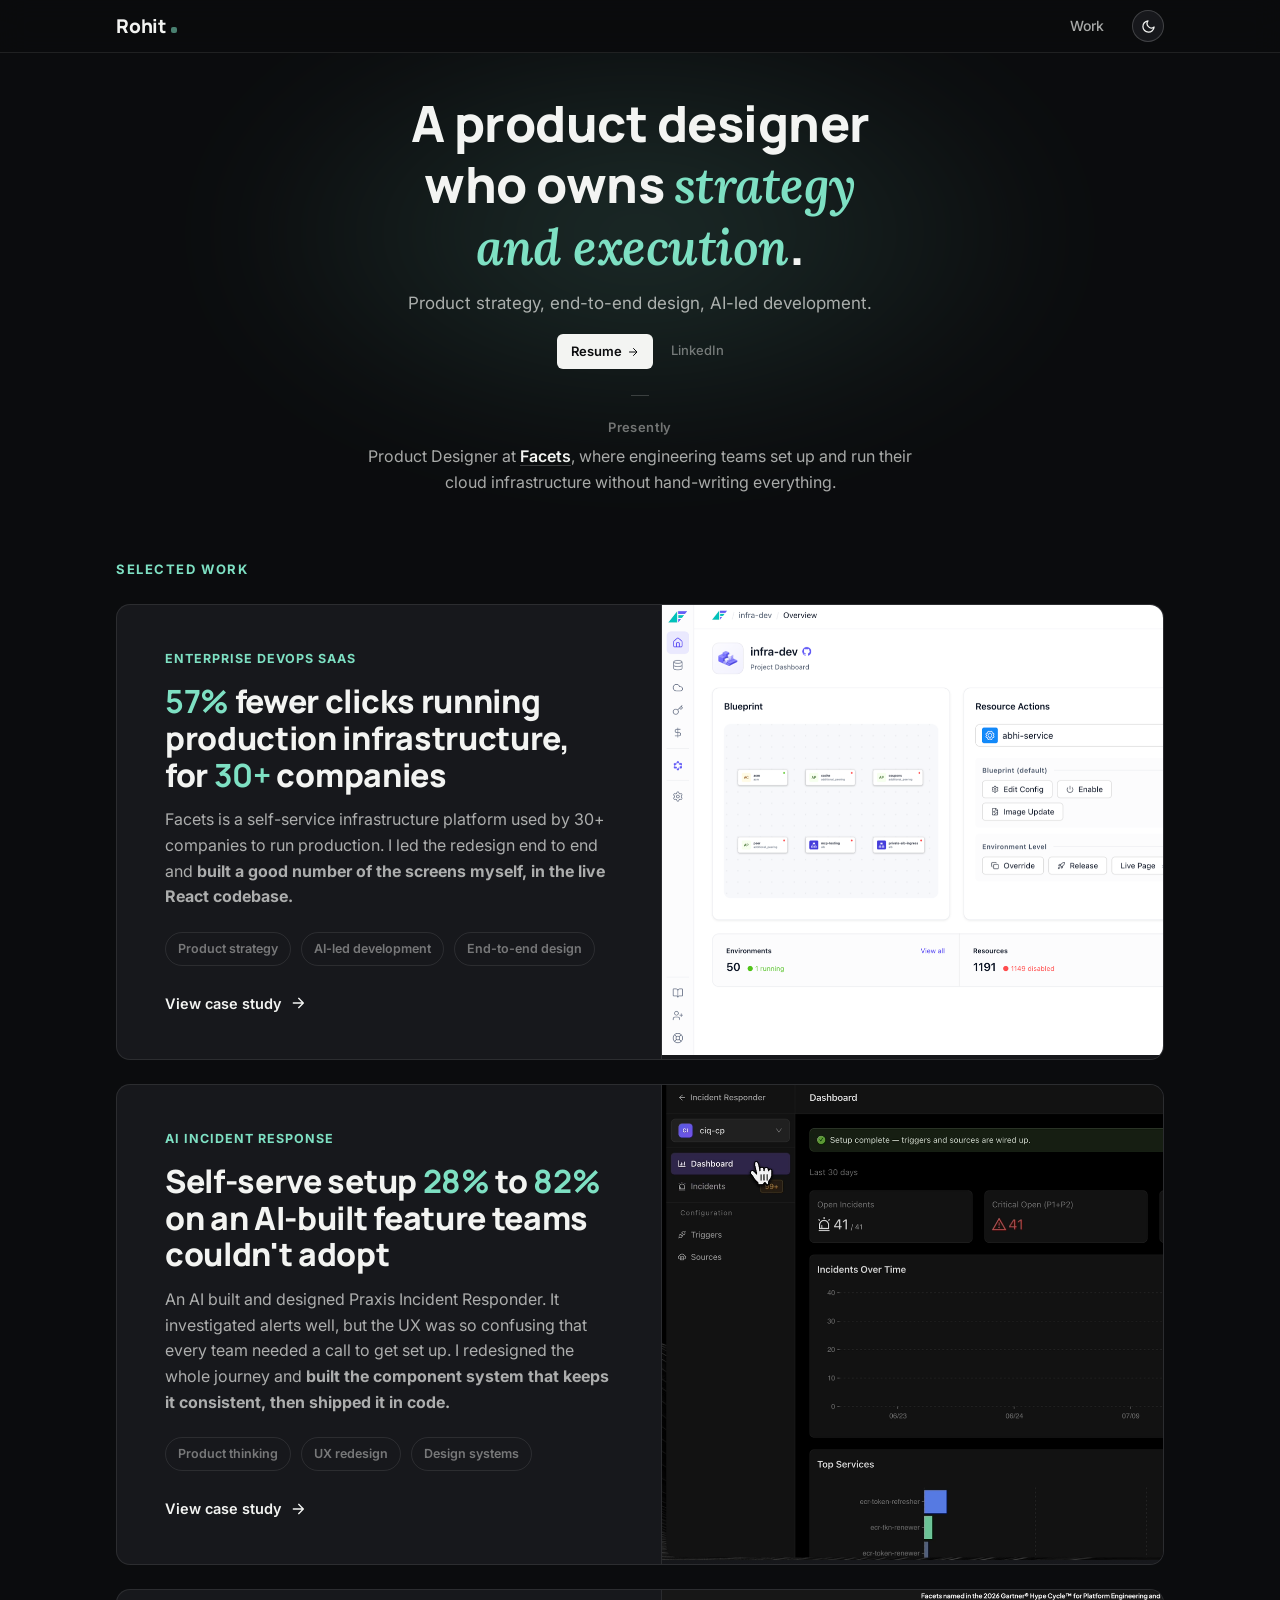
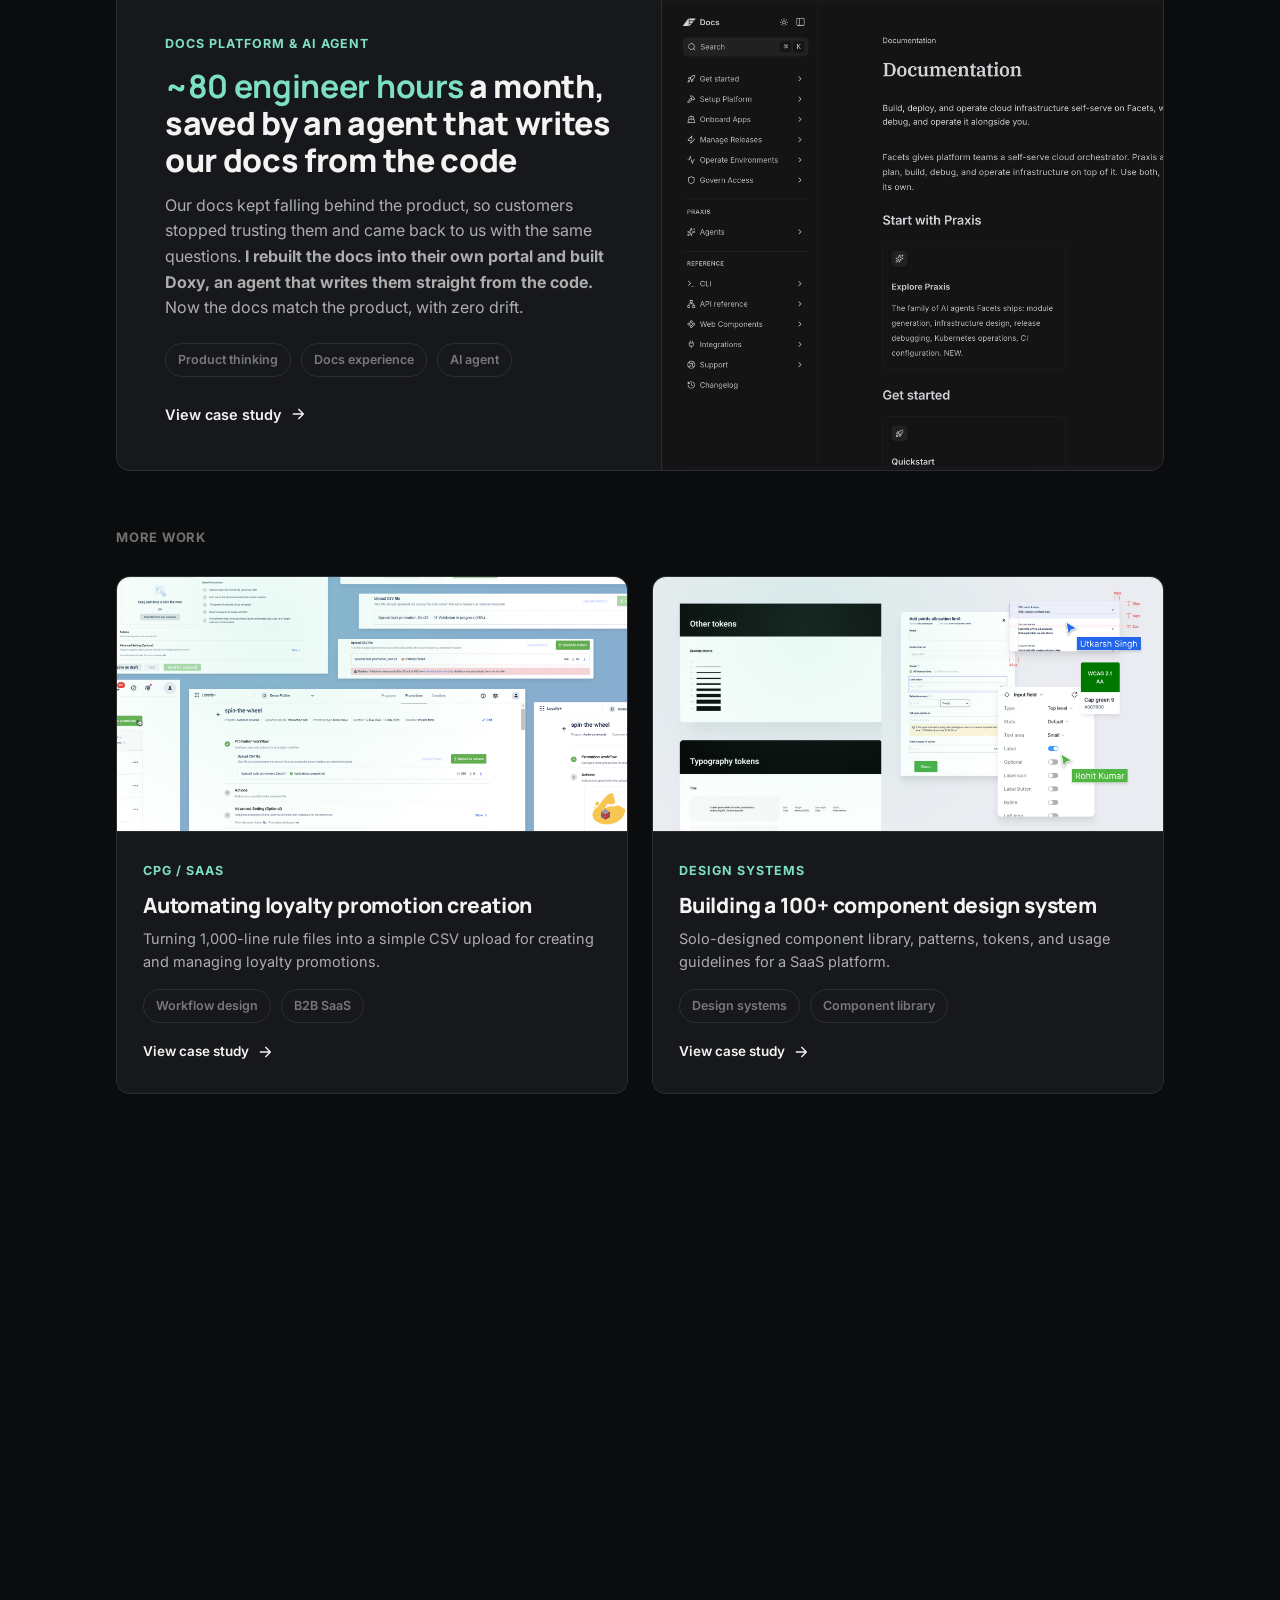
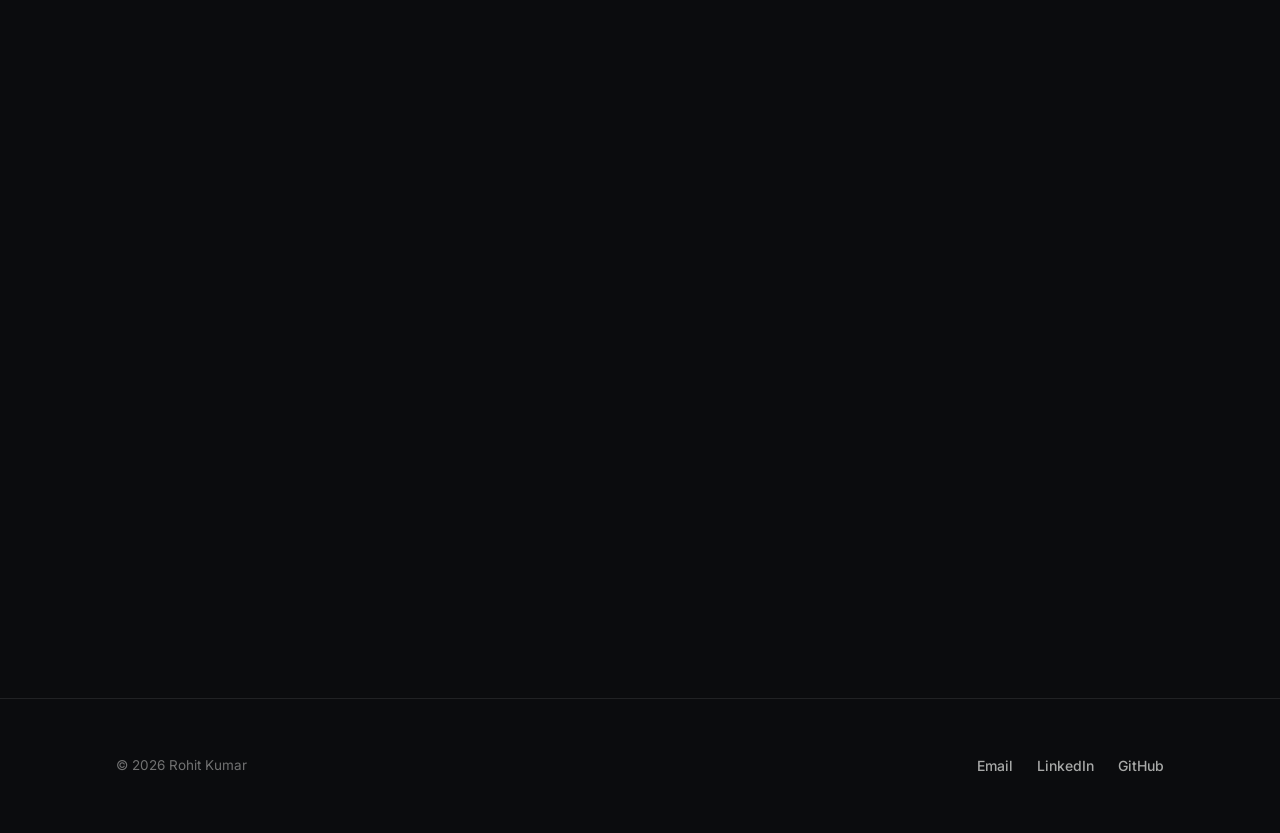
==== index.html @ b447518d "Match homepage Docs Platform card copy to the case study hero Co-authored-by: Cursor <cursoragent@cu" ====
<!doctype html>
<html lang="en" data-theme="dark">
<head>
  <meta charset="UTF-8" />
  <meta name="viewport" content="width=device-width, initial-scale=1.0" />
  <title>Rohit Kumar — Product Designer</title>
  <meta name="description" content="Product designer who ships in code. AI-paired design-to-code work on enterprise DevOps products." />

  <meta property="og:type" content="website" />
  <meta property="og:url" content="https://etzrohit.github.io/portfolio/" />
  <meta property="og:title" content="Rohit Kumar — Product Designer" />
  <meta property="og:description" content="Product designer who ships in code. AI-paired design-to-code work on enterprise DevOps products." />
  <meta property="og:image" content="https://etzrohit.github.io/portfolio/assets/img/og-hero.png" />
  <meta property="og:image:width" content="2400" />
  <meta property="og:image:height" content="1120" />

  <meta name="twitter:card" content="summary_large_image" />
  <meta name="twitter:title" content="Rohit Kumar — Product Designer" />
  <meta name="twitter:description" content="Product designer who ships in code. AI-paired design-to-code work on enterprise DevOps products." />
  <meta name="twitter:image" content="https://etzrohit.github.io/portfolio/assets/img/og-hero.png" />

  <link rel="stylesheet" href="assets/css/style.css" />
  <link rel="stylesheet" href="assets/css/animations.css" />
</head>
<body>

  <nav class="nav">
    <div class="wrap">
      <a href="index.html" class="nav-brand">Rohit<span class="nav-brand-dot"></span></a>
      <div class="nav-links">
        <a href="index.html#work" class="hide-mobile">Work</a>
        <button class="theme-toggle" data-theme-toggle aria-label="Toggle color theme">
          <svg class="icon-sun" viewBox="0 0 24 24" fill="none" stroke="currentColor" stroke-width="2" stroke-linecap="round"><circle cx="12" cy="12" r="4"/><path d="M12 2v2M12 20v2M4.9 4.9l1.4 1.4M17.7 17.7l1.4 1.4M2 12h2M20 12h2M4.9 19.1l1.4-1.4M17.7 6.3l1.4-1.4"/></svg>
          <svg class="icon-moon" viewBox="0 0 24 24" fill="none" stroke="currentColor" stroke-width="2" stroke-linecap="round" stroke-linejoin="round"><path d="M21 12.8A9 9 0 1 1 11.2 3a7 7 0 0 0 9.8 9.8Z"/></svg>
        </button>
      </div>
    </div>
  </nav>

  <header class="hero">
    <div class="wrap hero-inner">
      <h1 class="reveal">A product designer who owns <em>strategy and execution</em>.</h1>

      <p class="hero-sub reveal">Product strategy, end-to-end design, AI-led development.</p>

      <div class="hero-cta reveal">
        <a class="btn-resume" href="https://drive.google.com/file/d/1ugvGzcyhwGY7VeEsyR8gDFDQQBSDiTU5/view?usp=sharing" target="_blank" rel="noopener">
          Resume
          <svg viewBox="0 0 24 24" fill="none" stroke="currentColor" stroke-width="2" stroke-linecap="round" stroke-linejoin="round"><path d="M5 12h14M13 5l7 7-7 7"/></svg>
        </a>
        <a class="hero-link-secondary" href="https://www.linkedin.com/in/rohitux/" target="_blank" rel="noopener">LinkedIn</a>
      </div>

      <div class="hero-now reveal">
        <span class="hero-now-label">Presently</span>
        <p>Product Designer at <a href="https://facets.cloud" target="_blank" rel="noopener">Facets</a>, where engineering teams set up and run their cloud infrastructure without hand-writing everything.</p>
      </div>
    </div>
  </header>

  <section id="work">
    <div class="wrap">
      <span class="eyebrow reveal">Selected work</span>

      <a href="work/facets-revamp.html" class="work-card work-card-featured reveal">
        <div class="work-card-body">
          <span class="work-card-tag">Enterprise DevOps SaaS</span>
          <h3><span class="hl">57%</span> fewer clicks running production infrastructure, for <span class="hl">30+</span> companies</h3>
          <p>
            Facets is a self-service infrastructure platform used by 30+ companies to run production.
            I led the redesign end to end and <strong>built a good number of the screens myself, in
            the live React codebase.</strong>
          </p>
          <div class="work-card-meta work-card-meta-nowrap">
            <span>Product strategy</span>
            <span>AI-led development</span>
            <span>End-to-end design</span>
          </div>
          <span class="view-link">
            View case study
            <svg viewBox="0 0 24 24" fill="none" stroke="currentColor" stroke-width="2" stroke-linecap="round" stroke-linejoin="round"><path d="M5 12h14M13 5l7 7-7 7"/></svg>
          </span>
        </div>
        <div class="work-card-media">
          <img src="assets/img/outcome-project-overview.png" alt="Redesigned Facets project dashboard with blueprint, resource actions, and environment actions panels" loading="lazy">
        </div>
      </a>

      <a href="work/incident-responder-revamp.html" class="work-card work-card-featured reveal">
        <div class="work-card-body">
          <span class="work-card-tag">AI incident response</span>
          <h3>Self-serve setup <span class="hl">28%</span> to <span class="hl">82%</span> on an AI-built feature teams couldn't adopt</h3>
          <p>
            An AI built and designed Praxis Incident Responder. It investigated alerts well, but the UX
            was so confusing that every team needed a call to get set up. I redesigned the whole journey
            and <strong>built the component system that keeps it consistent, then shipped it in code.</strong>
          </p>
          <div class="work-card-meta work-card-meta-nowrap">
            <span>Product thinking</span>
            <span>UX redesign</span>
            <span>Design systems</span>
          </div>
          <span class="view-link">
            View case study
            <svg viewBox="0 0 24 24" fill="none" stroke="currentColor" stroke-width="2" stroke-linecap="round" stroke-linejoin="round"><path d="M5 12h14M13 5l7 7-7 7"/></svg>
          </span>
        </div>
        <div class="work-card-media">
          <img src="assets/img/ir-dashboard.png" alt="Praxis Incident Responder redesign: the workspace dashboard showing open and critical incidents, incidents over time, and top services" loading="lazy">
        </div>
      </a>

      <a href="work/docs-platform.html" class="work-card work-card-featured reveal">
        <div class="work-card-body">
          <span class="work-card-tag">Docs platform &amp; AI agent</span>
          <h3><span class="hl">~80 engineer hours</span> a month, saved by an agent that writes our docs from the code</h3>
          <p>
            Our docs kept falling behind the product, so customers stopped trusting them and came back to us
            with the same questions. <strong>I rebuilt the docs into their own portal and built Doxy, an agent
            that writes them straight from the code.</strong> Now the docs match the product, with zero drift.
          </p>
          <div class="work-card-meta work-card-meta-nowrap">
            <span>Product thinking</span>
            <span>Docs experience</span>
            <span>AI agent</span>
          </div>
          <span class="view-link">
            View case study
            <svg viewBox="0 0 24 24" fill="none" stroke="currentColor" stroke-width="2" stroke-linecap="round" stroke-linejoin="round"><path d="M5 12h14M13 5l7 7-7 7"/></svg>
          </span>
        </div>
        <div class="work-card-media">
          <img src="assets/img/docs-portal.png" alt="Facets docs platform and the Doxy documentation agent" loading="lazy">
        </div>
      </a>

      <span class="section-label reveal">More work</span>
      <div class="work-grid">

        <a href="work/loyalty-promotion-case-study.html" class="work-card work-card-compact reveal">
          <div class="work-card-media">
            <img src="assets/img/case-studies/loyalty-promotion/img-01.png" alt="Loyalty promotion automation screenshot" loading="lazy">
          </div>
          <div class="work-card-body">
            <span class="work-card-tag">CPG / SaaS</span>
            <h3>Automating loyalty promotion creation</h3>
            <p>Turning 1,000-line rule files into a simple CSV upload for creating and managing loyalty promotions.</p>
            <div class="work-card-meta">
              <span>Workflow design</span>
              <span>B2B SaaS</span>
            </div>
            <span class="view-link">
              View case study
              <svg viewBox="0 0 24 24" fill="none" stroke="currentColor" stroke-width="2" stroke-linecap="round" stroke-linejoin="round"><path d="M5 12h14M13 5l7 7-7 7"/></svg>
            </span>
          </div>
        </a>

        <a href="work/design-system-saas-case-study.html" class="work-card work-card-compact reveal">
          <div class="work-card-media">
            <img src="assets/img/case-studies/design-system-saas/img-01.png" alt="Design system components screenshot" loading="lazy">
          </div>
          <div class="work-card-body">
            <span class="work-card-tag">Design systems</span>
            <h3>Building a 100+ component design system</h3>
            <p>Solo-designed component library, patterns, tokens, and usage guidelines for a SaaS platform.</p>
            <div class="work-card-meta">
              <span>Design systems</span>
              <span>Component library</span>
            </div>
            <span class="view-link">
              View case study
              <svg viewBox="0 0 24 24" fill="none" stroke="currentColor" stroke-width="2" stroke-linecap="round" stroke-linejoin="round"><path d="M5 12h14M13 5l7 7-7 7"/></svg>
            </span>
          </div>
        </a>

        <a href="work/wanderlust-case-study.html" class="work-card work-card-compact reveal">
          <div class="work-card-media">
            <img src="assets/img/case-studies/wanderlust/img-01.png" alt="Wanderlust travel planning app screenshot" loading="lazy">
          </div>
          <div class="work-card-body">
            <span class="work-card-tag">Travel · Consumer app</span>
            <h3>Wanderlust: travel planning app</h3>
            <p>An app that helps users plan itineraries, split expenses, access group tickets, and discover destinations.</p>
            <div class="work-card-meta">
              <span>0→1 product</span>
              <span>Consumer UX</span>
            </div>
            <span class="view-link">
              View case study
              <svg viewBox="0 0 24 24" fill="none" stroke="currentColor" stroke-width="2" stroke-linecap="round" stroke-linejoin="round"><path d="M5 12h14M13 5l7 7-7 7"/></svg>
            </span>
          </div>
        </a>

        <a href="work/gratifi-case-study.html" class="work-card work-card-compact reveal">
          <div class="work-card-media">
            <img src="assets/img/case-studies/gratifi/img-04-employee-feed.png" alt="Gratifi employee recognition platform screenshot" loading="lazy">
          </div>
          <div class="work-card-body">
            <span class="work-card-tag">HR Tech · SaaS</span>
            <h3>Gratifi: employee recognition platform</h3>
            <p>A platform for spreading positivity, recognizing accomplishments, and nurturing camaraderie at work.</p>
            <div class="work-card-meta">
              <span>0→1 product</span>
              <span>Enterprise UX</span>
            </div>
            <span class="view-link">
              View case study
              <svg viewBox="0 0 24 24" fill="none" stroke="currentColor" stroke-width="2" stroke-linecap="round" stroke-linejoin="round"><path d="M5 12h14M13 5l7 7-7 7"/></svg>
            </span>
          </div>
        </a>

        <a href="work/skill-lync-case-study.html" class="work-card work-card-compact reveal">
          <div class="work-card-media">
            <img src="assets/img/case-studies/skill-lync/img-01-new-search-experience.jpg" alt="Skill-Lync search experience screenshot" loading="lazy">
          </div>
          <div class="work-card-body">
            <span class="work-card-tag">EdTech</span>
            <h3>Enhancing the search experience of Skill-Lync</h3>
            <p>Redesigning search and filtering across job-guaranteed programs, career programs, and courses.</p>
            <div class="work-card-meta">
              <span>Search & filtering</span>
              <span>EdTech</span>
            </div>
            <span class="view-link">
              View case study
              <svg viewBox="0 0 24 24" fill="none" stroke="currentColor" stroke-width="2" stroke-linecap="round" stroke-linejoin="round"><path d="M5 12h14M13 5l7 7-7 7"/></svg>
            </span>
          </div>
        </a>

      </div>
    </div>
  </section>

  <footer>
    <div class="wrap">
      <span class="footer-note">© 2026 Rohit Kumar</span>
      <div class="footer-links">
        <a href="mailto:you@email.com">Email</a>
        <a href="https://www.linkedin.com/in/rohitux/" target="_blank" rel="noopener">LinkedIn</a>
        <a href="#">GitHub</a>
      </div>
    </div>
  </footer>

  <script src="assets/js/main.js"></script>
</body>
</html>
---- assets/css/style.css ----
/* ---------------------------------------------
   Rohit Kumar — Portfolio
   Design tokens + base layout
--------------------------------------------- */

@import url('https://fonts.googleapis.com/css2?family=Inter:wght@400;500;600;700;800;900&family=Manrope:wght@500;600;700;800&family=Lora:ital,wght@0,500;0,600;0,700;1,400;1,500&display=swap');

:root {
  --bg: #0b0c0e;
  --bg-elevated: #141518;
  --bg-card: #17181c;
  --border: rgba(255, 255, 255, 0.09);
  --border-strong: rgba(255, 255, 255, 0.18);
  --text: #f3f4f2;
  --text-secondary: rgba(243, 244, 242, 0.68);
  --text-tertiary: rgba(243, 244, 242, 0.44);
  --accent: #7ee0c3;
  --accent-strong: #a6f0da;
  --accent-contrast: #08110e;
  --warn: #f0b962;

  --font-display: 'Manrope', 'Inter', -apple-system, BlinkMacSystemFont, 'Segoe UI', sans-serif;
  --font-body: 'Inter', -apple-system, BlinkMacSystemFont, 'Segoe UI', sans-serif;
  --font-serif: 'Lora', Georgia, 'Times New Roman', serif;

  --container: 1080px;
  --radius: 14px;
  --radius-sm: 8px;
  --hero-glow-opacity: 0.16;

  color-scheme: dark;
}

:root[data-theme='light'] {
  --bg: #f7f6f2;
  --bg-elevated: #ffffff;
  --bg-card: #ffffff;
  --border: rgba(11, 12, 14, 0.1);
  --border-strong: rgba(11, 12, 14, 0.2);
  --text: #14151a;
  --text-secondary: rgba(20, 21, 26, 0.68);
  --text-tertiary: rgba(20, 21, 26, 0.46);
  --accent: #0f8f6c;
  --accent-strong: #0b6e53;
  --accent-contrast: #f7f6f2;
  --warn: #ad6a12;
  --hero-glow-opacity: 0.06;

  color-scheme: light;
}

* {
  box-sizing: border-box;
}

html {
  scroll-behavior: smooth;
}

body {
  margin: 0;
  background: var(--bg);
  color: var(--text);
  font-family: var(--font-body);
  font-size: 17px;
  line-height: 1.6;
  -webkit-font-smoothing: antialiased;
  transition: background 0.25s ease, color 0.25s ease;
}

.wrap {
  max-width: var(--container);
  margin: 0 auto;
  padding: 0 16px;
}

a {
  color: inherit;
}

h1, h2, h3, h4 {
  font-family: var(--font-display);
  font-weight: 800;
  line-height: 1.15;
  letter-spacing: -0.01em;
  margin: 0;
}

p {
  margin: 0;
}

img {
  max-width: 100%;
  display: block;
}

/* ---------------- Nav ---------------- */

.nav {
  position: sticky;
  top: 0;
  z-index: 50;
  backdrop-filter: blur(14px);
  background: color-mix(in srgb, var(--bg) 78%, transparent);
  border-bottom: 1px solid var(--border);
}

.nav .wrap {
  display: flex;
  align-items: center;
  justify-content: space-between;
  height: 52px;
}

.nav-brand {
  display: inline-flex;
  align-items: baseline;
  font-family: var(--font-display);
  font-weight: 800;
  font-size: 19px;
  text-decoration: none;
  letter-spacing: -0.01em;
}

.nav-brand-dot {
  display: inline-block;
  width: 6px;
  height: 6px;
  margin-left: 5px;
  border-radius: 2px;
  background: var(--accent);
  opacity: 0.55;
}

.nav-links {
  display: flex;
  align-items: center;
  gap: 28px;
  font-size: 14px;
  font-weight: 500;
}

.nav-links a {
  text-decoration: none;
  color: var(--text-secondary);
  transition: color 0.2s ease;
}

.nav-links a:hover {
  color: var(--text);
}

.theme-toggle {
  width: 32px;
  height: 32px;
  border-radius: 999px;
  border: 1px solid var(--border-strong);
  background: var(--bg-card);
  color: var(--text);
  cursor: pointer;
  display: flex;
  align-items: center;
  justify-content: center;
  transition: border-color 0.2s ease, transform 0.15s ease;
}

.theme-toggle:hover {
  border-color: var(--accent);
}

.theme-toggle:active {
  transform: scale(0.92);
}

.theme-toggle svg {
  width: 15px;
  height: 15px;
}

.theme-toggle .icon-sun {
  display: none;
}

:root[data-theme='light'] .theme-toggle .icon-sun {
  display: block;
}

:root[data-theme='light'] .theme-toggle .icon-moon {
  display: none;
}

/* ---------------- Sections ---------------- */

section {
  padding: 96px 0;
}

#work {
  padding-top: 36px;
}

.section-tight {
  padding: 64px 0;
}

.eyebrow {
  font-size: 13px;
  font-weight: 700;
  letter-spacing: 0.12em;
  text-transform: uppercase;
  color: var(--accent);
  margin-bottom: 16px;
  display: block;
}

/* ---------------- Hero ---------------- */

.hero {
  position: relative;
  padding: 40px 0 28px;
  overflow: hidden;
}

.hero::before {
  content: '';
  position: absolute;
  top: -60px;
  left: 50%;
  width: 920px;
  height: 480px;
  transform: translateX(-50%);
  background: radial-gradient(ellipse at center, var(--accent), transparent 68%);
  opacity: var(--hero-glow-opacity, 0.16);
  filter: blur(60px);
  pointer-events: none;
}

.hero-inner {
  position: relative;
  display: flex;
  flex-direction: column;
  align-items: center;
  text-align: center;
  max-width: 720px;
  margin: 0 auto;
}

.hero h1 {
  font-family: var(--font-display);
  font-weight: 800;
  font-style: normal;
  font-size: clamp(32px, 4.6vw, 50px);
  line-height: 1.22;
  max-width: 18ch;
  letter-spacing: -0.01em;
  text-wrap: balance;
}

.hero h1 em {
  font-family: var(--font-serif);
  font-style: italic;
  font-weight: 600;
  color: var(--accent);
}

.hero-sub {
  margin-top: 12px;
  font-size: 17px;
  line-height: 1.55;
  color: var(--text-secondary);
  max-width: 46ch;
}

.hero-cta {
  display: flex;
  align-items: center;
  justify-content: center;
  flex-wrap: wrap;
  gap: 18px;
  margin-top: 18px;
}

.btn-resume {
  display: inline-flex;
  align-items: center;
  gap: 5px;
  font-weight: 600;
  font-size: 13px;
  color: var(--bg);
  background: var(--text);
  text-decoration: none;
  padding: 7px 14px;
  border-radius: 6px;
  transition: transform 0.15s ease, opacity 0.2s ease;
}

.btn-resume svg {
  width: 12px;
  height: 12px;
  transition: transform 0.2s ease;
}

.btn-resume:hover {
  transform: translateY(-1px);
  opacity: 0.85;
}

.btn-resume:hover svg {
  transform: translateX(3px);
}

.hero-link-secondary {
  font-size: 13px;
  font-weight: 500;
  color: var(--text-tertiary);
  text-decoration: none;
  border-bottom: 1px solid transparent;
  padding-bottom: 1px;
  transition: color 0.2s ease, border-color 0.2s ease;
}

.hero-link-secondary:hover {
  color: var(--text-secondary);
  border-color: var(--border-strong);
}

.hero-now {
  position: relative;
  margin-top: 26px;
  padding-top: 22px;
  max-width: 52ch;
}

.hero-now::before {
  content: '';
  position: absolute;
  top: 0;
  left: 50%;
  transform: translateX(-50%);
  width: 18px;
  height: 1px;
  background: var(--border-strong);
}

.hero-now-label {
  display: block;
  font-size: 13px;
  font-weight: 600;
  letter-spacing: 0.03em;
  color: var(--text-tertiary);
  margin-bottom: 6px;
}

.hero-now p {
  font-size: 16px;
  color: var(--text-secondary);
  font-family: var(--font-body);
}

.hero-now a {
  color: var(--text);
  font-weight: 600;
  text-decoration: underline;
  text-decoration-color: var(--border-strong);
  text-underline-offset: 3px;
}

/* ---------------- Featured work card ---------------- */

.work-card {
  display: block;
  text-decoration: none;
  color: inherit;
  border: 1px solid var(--border);
  border-radius: var(--radius);
  background: var(--bg-card);
  overflow: hidden;
  transition: transform 0.25s ease, border-color 0.25s ease, box-shadow 0.25s ease;
}

.work-card:hover {
  transform: translateY(-4px);
  border-color: var(--border-strong);
  box-shadow: 0 24px 48px -24px rgba(0, 0, 0, 0.45);
}

.work-card-media {
  aspect-ratio: 16 / 9;
  background: linear-gradient(135deg, var(--bg-elevated), var(--bg-card));
  border-bottom: 1px solid var(--border);
  display: flex;
  align-items: center;
  justify-content: center;
  color: var(--text-tertiary);
  font-size: 13px;
  letter-spacing: 0.06em;
  text-transform: uppercase;
  position: relative;
  overflow: hidden;
}

.work-card-media::after {
  content: '';
  position: absolute;
  inset: 0;
  background: radial-gradient(circle at 30% 20%, color-mix(in srgb, var(--accent) 18%, transparent), transparent 60%);
}

.work-card-body {
  padding: 32px 34px 36px;
}

.work-card-featured {
  display: flex;
  margin-top: 24px;
}

.work-card-featured .work-card-media {
  flex: 0 0 48%;
  aspect-ratio: auto;
  border-bottom: none;
  border-left: 1px solid var(--border);
}

.work-card-featured .work-card-media::after {
  display: none;
}

.work-card-featured .work-card-media img {
  width: 100%;
  height: 100%;
  object-fit: cover;
  object-position: left -4px;
  display: block;
}

.work-card-featured .work-card-body {
  flex: 1 1 auto;
  display: flex;
  flex-direction: column;
  justify-content: center;
  padding: 44px 48px;
}

.work-card-meta-nowrap {
  flex-wrap: nowrap;
}

@media (max-width: 760px) {
  .work-card-meta-nowrap {
    flex-wrap: wrap;
  }

  .work-card-featured {
    flex-direction: column;
  }

  .work-card-featured .work-card-media {
    flex: 0 0 auto;
    aspect-ratio: 16 / 9;
    border-left: none;
    border-top: 1px solid var(--border);
  }

  .work-card-featured .work-card-body {
    padding: 28px 26px 32px;
  }
}

.work-card-tag {
  font-size: 12.5px;
  font-weight: 700;
  letter-spacing: 0.08em;
  text-transform: uppercase;
  color: var(--accent);
}

.work-card h3 {
  font-size: 32px;
  margin-top: 14px;
}

.work-card p {
  margin-top: 14px;
  color: var(--text-secondary);
  font-size: 16px;
  max-width: 60ch;
}

.work-card-meta {
  display: flex;
  flex-wrap: wrap;
  gap: 10px;
  margin-top: 22px;
}

.work-card-meta span {
  font-size: 12.5px;
  font-weight: 600;
  color: var(--text-tertiary);
  border: 1px solid var(--border);
  border-radius: 999px;
  padding: 6px 12px;
}

.view-link {
  margin-top: 26px;
  display: inline-flex;
  align-items: center;
  gap: 8px;
  font-weight: 600;
  font-size: 14.5px;
  color: var(--text);
}

.work-card:hover .view-link svg {
  transform: translateX(4px);
}

.view-link svg {
  width: 16px;
  height: 16px;
  transition: transform 0.2s ease;
}

.work-grid {
  display: grid;
  grid-template-columns: repeat(2, 1fr);
  gap: 24px;
  margin-top: 28px;
}

.work-card-compact .work-card-media {
  aspect-ratio: 2 / 1;
}

.work-card-compact .work-card-media img {
  width: 100%;
  height: 100%;
  object-fit: cover;
}

.work-card-compact .work-card-body {
  padding: 24px 26px 28px;
}

.work-card-compact h3 {
  font-size: 21px;
  margin-top: 10px;
}

.work-card-compact p {
  font-size: 14.5px;
  margin-top: 10px;
}

.work-card-compact .work-card-meta {
  margin-top: 16px;
}

.work-card-compact .view-link {
  margin-top: 18px;
  font-size: 13.5px;
}

.section-label {
  display: block;
  font-size: 13px;
  font-weight: 700;
  letter-spacing: 0.06em;
  text-transform: uppercase;
  color: var(--text-tertiary);
  margin-top: 56px;
}

/* ---------------- Footer ---------------- */

footer {
  border-top: 1px solid var(--border);
  padding: 56px 0;
}

footer .wrap {
  display: flex;
  justify-content: space-between;
  align-items: center;
  flex-wrap: wrap;
  gap: 16px;
}

.footer-links {
  display: flex;
  gap: 24px;
  font-size: 14px;
  font-weight: 500;
}

.footer-links a {
  text-decoration: none;
  color: var(--text-secondary);
}

.footer-links a:hover {
  color: var(--text);
}

.footer-note {
  font-size: 13.5px;
  color: var(--text-tertiary);
}

/* ---------------- Reveal-on-scroll ---------------- */

.reveal {
  opacity: 0;
  transform: translateY(18px);
  transition: opacity 0.7s ease, transform 0.7s ease;
}

.reveal.is-visible {
  opacity: 1;
  transform: translateY(0);
}

/* ---------------- Responsive ---------------- */

@media (max-width: 760px) {
  .work-grid {
    grid-template-columns: 1fr;
  }

  section {
    padding: 64px 0;
  }

  .hero {
    padding: 88px 0 56px;
  }

  .nav-links {
    gap: 16px;
  }

  .nav-links .hide-mobile {
    display: none;
  }
}
---- assets/css/animations.css ----
/* ---------------------------------------------
   Theme-toggle ripple (View Transitions API)
   — a nod to the dark-mode system in the case study
--------------------------------------------- */

::view-transition-old(root),
::view-transition-new(root) {
  animation: none;
  mix-blend-mode: normal;
}

::view-transition-old(root) {
  z-index: 1;
}

::view-transition-new(root) {
  z-index: 2;
}

@keyframes chip-pop {
  from {
    opacity: 0;
    transform: translateY(6px) scale(0.98);
  }
  to {
    opacity: 1;
    transform: translateY(0) scale(1);
  }
}

/* ---------------------------------------------
   Case study components
--------------------------------------------- */

.cs-hero {
  padding: 64px 0 48px;
}

.cs-kicker {
  display: flex;
  align-items: center;
  gap: 10px;
  font-size: 13px;
  font-weight: 600;
  color: var(--text-tertiary);
  margin-bottom: 22px;
}

.cs-kicker a {
  text-decoration: none;
  color: var(--text-tertiary);
}

.cs-kicker a:hover {
  color: var(--accent);
}

.cs-hero h1 {
  font-size: clamp(30px, 4vw, 46px);
  max-width: 30ch;
  line-height: 1.12;
  letter-spacing: -0.015em;
}

/* accent highlight for inline numbers, echoing the bento's accent figures */
.hl {
  color: var(--accent);
  font-weight: 700;
}

.cs-hero .lede {
  margin-top: 24px;
  font-size: 18px;
  color: var(--text-secondary);
  max-width: 68ch;
}

.lede strong {
  color: var(--text);
  font-weight: 700;
}

.cs-media {
  aspect-ratio: 21 / 10;
  border-radius: var(--radius);
  border: 1px solid var(--border);
  background: linear-gradient(135deg, var(--bg-elevated), var(--bg-card));
  display: flex;
  align-items: center;
  justify-content: center;
  color: var(--text-tertiary);
  font-size: 13px;
  text-transform: uppercase;
  letter-spacing: 0.06em;
  margin-top: 48px;
}

.cs-media-photo {
  margin-top: 32px;
  border-radius: var(--radius);
  border: 1px solid var(--border);
  overflow: hidden;
}

.cs-media-photo img {
  display: block;
  width: 100%;
  height: auto;
}

/* ---------------------------------------------
   Before/after comparison slider (case study hero)
--------------------------------------------- */

.ba-slider {
  --reveal: 50%;
  outline: none;
  border-radius: var(--radius);
}

.ba-slider:focus-visible .ba-frame {
  outline: 2px solid var(--accent);
  outline-offset: 3px;
}

.ba-frame {
  position: relative;
  aspect-ratio: 16 / 9;
  border-radius: var(--radius);
  border: 1px solid var(--border);
  overflow: hidden;
  background: var(--bg-elevated);
  cursor: ew-resize;
  touch-action: none;
  user-select: none;
  box-shadow: 0 24px 60px -24px rgba(0, 0, 0, 0.4);
}

.ba-img {
  position: absolute;
  inset: 0;
  width: 100%;
  height: 100%;
  object-fit: cover;
  display: block;
  pointer-events: none;
}

/* Static (non-comparison) frame used in the image-only hero carousel */
.ba-frame.is-static {
  cursor: default;
}

.ba-slide:not(.is-active) .ba-frame.is-static {
  cursor: pointer;
}

.ba-after {
  position: absolute;
  inset: 0;
  clip-path: polygon(var(--reveal) 0, 100% 0, 100% 100%, var(--reveal) 100%);
}

.ba-tag {
  position: absolute;
  top: 16px;
  font-size: 11px;
  font-weight: 700;
  text-transform: uppercase;
  letter-spacing: 0.08em;
  padding: 6px 12px;
  border-radius: 999px;
  background: color-mix(in srgb, var(--bg) 55%, transparent);
  border: 1px solid var(--border-strong);
  color: var(--text-secondary);
  backdrop-filter: blur(6px);
  pointer-events: none;
}

.ba-tag-before { left: 16px; }
.ba-tag-after { right: 16px; }

.ba-handle {
  position: absolute;
  top: 0;
  bottom: 0;
  left: var(--reveal);
  transform: translateX(-50%);
  display: flex;
  align-items: center;
  justify-content: center;
  pointer-events: none;
}

.ba-handle-line {
  position: absolute;
  top: 0;
  bottom: 0;
  left: 50%;
  width: 2px;
  transform: translateX(-50%);
  background: color-mix(in srgb, var(--accent) 75%, white 10%);
  box-shadow: 0 0 18px color-mix(in srgb, var(--accent) 65%, transparent);
}

.ba-handle-grip {
  position: relative;
  width: 44px;
  height: 44px;
  border-radius: 50%;
  display: flex;
  align-items: center;
  justify-content: center;
  background: var(--accent);
  color: var(--accent-contrast);
  border: 3px solid var(--bg);
  box-shadow: 0 6px 20px -4px rgba(0, 0, 0, 0.45), 0 0 0 6px color-mix(in srgb, var(--accent) 22%, transparent);
  transition: transform 0.15s ease;
}

.ba-handle-grip svg {
  width: 20px;
  height: 20px;
}

.ba-slider.is-dragging .ba-handle-grip {
  transform: scale(1.1);
}

@media (max-width: 640px) {
  .ba-handle-grip { width: 40px; height: 40px; }
  .ba-handle-grip svg { width: 18px; height: 18px; }
}

/* ---------------------------------------------
   Before/after carousel: multiple comparison
   pairs, peeking neighbors the user can click
   through like a carousel
--------------------------------------------- */

.ba-carousel {
  position: relative;
  width: 100vw;
  margin-left: calc(50% - 50vw);
  margin-top: 48px;
  overflow: hidden;
  padding: 8px 0 12px;
}

.ba-viewport {
  position: relative;
}

.ba-track {
  display: flex;
  align-items: center;
  gap: 28px;
  will-change: transform;
  transition: transform 0.55s cubic-bezier(0.65, 0, 0.35, 1);
}

.ba-slide {
  flex: 0 0 auto;
  width: min(880px, 74vw);
  opacity: 0.32;
  filter: saturate(0.55) blur(0.5px);
  transform: scale(0.9);
  transition: opacity 0.45s ease, filter 0.45s ease, transform 0.45s ease;
  cursor: pointer;
}

.ba-slide.is-active {
  opacity: 1;
  filter: none;
  transform: scale(1);
  cursor: default;
}

.ba-slide:not(.is-active) .ba-frame {
  pointer-events: none;
}

.ba-caption {
  margin-top: 14px;
  text-align: center;
  font-size: 13px;
  font-weight: 600;
  color: var(--text-tertiary);
  letter-spacing: 0.02em;
  opacity: 0;
  transition: opacity 0.3s ease;
}

.ba-slide.is-active .ba-caption {
  opacity: 1;
}

.ba-nav {
  position: absolute;
  top: 50%;
  transform: translateY(-50%);
  z-index: 3;
  width: 48px;
  height: 48px;
  border-radius: 50%;
  border: 1px solid var(--border-strong);
  background: var(--bg-card);
  color: var(--text);
  display: flex;
  align-items: center;
  justify-content: center;
  cursor: pointer;
  box-shadow: 0 8px 24px -8px rgba(0, 0, 0, 0.4);
  transition: background 0.15s ease, transform 0.15s ease, color 0.15s ease;
}

.ba-nav:hover {
  background: var(--accent);
  color: var(--accent-contrast);
}

.ba-nav:active {
  transform: translateY(-50%) scale(0.92);
}

.ba-nav svg {
  width: 20px;
  height: 20px;
}

.ba-nav-prev { left: 20px; }
.ba-nav-next { right: 20px; }

.ba-dots {
  display: flex;
  justify-content: center;
  align-items: center;
  gap: 4px;
  margin-top: 4px;
}

.ba-dot {
  width: 32px;
  height: 32px;
  display: flex;
  align-items: center;
  justify-content: center;
  border: none;
  background: none;
  cursor: pointer;
  padding: 0;
}

.ba-dot::after {
  content: '';
  width: 8px;
  height: 8px;
  border-radius: 50%;
  background: var(--border-strong);
  transition: background 0.2s ease, transform 0.2s ease;
}

.ba-dot.is-active::after {
  background: var(--accent);
  transform: scale(1.3);
}

@media (max-width: 720px) {
  .ba-slide { width: 92vw; }
  .ba-nav { width: 34px; height: 34px; }
  .ba-nav svg { width: 15px; height: 15px; }
  .ba-nav-prev { left: 6px; }
  .ba-nav-next { right: 6px; }
  .ba-caption { font-size: 12px; }
}

.cs-section h2 {
  font-family: var(--font-serif);
  font-size: clamp(22px, 2.8vw, 30px);
  font-weight: 600;
  letter-spacing: -0.01em;
}

.cs-section .lede {
  margin-top: 18px;
  font-size: 17px;
  color: var(--text-secondary);
  max-width: 86ch;
}

.cs-body {
  margin-top: 20px;
  color: var(--text-secondary);
  font-size: 16px;
  max-width: 86ch;
}

.cs-body + .cs-body {
  margin-top: 16px;
}

.cs-body strong {
  color: var(--text);
}

/* process filmstrip: slow auto-scrolling row of exploration artifacts */

.process-strip {
  position: relative;
  width: 100vw;
  margin-left: calc(50% - 50vw);
  margin-top: 40px;
  overflow: hidden;
  -webkit-mask-image: linear-gradient(to right, transparent, black 8%, black 92%, transparent);
  mask-image: linear-gradient(to right, transparent, black 8%, black 92%, transparent);
}

.process-track {
  display: flex;
  align-items: flex-end;
  gap: 20px;
  width: max-content;
  padding: 4px 0;
  will-change: transform;
}

.process-item {
  flex-shrink: 0;
  height: 300px;
  border-radius: var(--radius);
  overflow: hidden;
  border: 1px solid var(--border);
  background: var(--bg-elevated);
}

.process-item img {
  display: block;
  height: 100%;
  width: 100%;
  object-fit: contain;
}

@media (max-width: 720px) {
  .process-item { height: 190px; }
}

/* impact stat */

.impact-block {
  border: 1px solid var(--border-strong);
  border-radius: var(--radius);
  padding: 36px 38px;
  margin-top: 36px;
  background: var(--bg-card);
}

.impact-headline {
  font-family: var(--font-serif);
  font-weight: 600;
  font-size: clamp(20px, 2.6vw, 27px);
  line-height: 1.5;
  letter-spacing: -0.005em;
}

.impact-headline em {
  font-style: normal;
  color: var(--accent);
}

/* ---------------------------------------------
   Placeholder-number highlight (title stats TBD)
--------------------------------------------- */

.num-tbd {
  border-bottom: 2px dashed var(--warn);
  color: var(--warn);
  padding: 0 1px;
}

/* ---------------------------------------------
   Goals list
--------------------------------------------- */

.goal-list {
  margin-top: 36px;
  display: flex;
  flex-direction: column;
  gap: 0;
}

.goal-item {
  display: grid;
  grid-template-columns: 44px 1fr;
  gap: 20px;
  padding: 22px 0;
  border-top: 1px solid var(--border);
}

.goal-item:first-child {
  border-top: none;
}

.goal-num {
  font-family: var(--font-display);
  font-weight: 800;
  font-size: 20px;
  color: var(--accent);
}

.goal-title {
  font-size: 16.5px;
  font-weight: 700;
  align-self: center;
}

.goal-item.is-gate {
  background: color-mix(in srgb, var(--accent) 8%, transparent);
  border-top: 1px solid color-mix(in srgb, var(--accent) 30%, transparent);
  border-radius: var(--radius-sm);
  padding-inline: 16px;
  margin-block: 4px;
}

.goal-item.is-gate .goal-num {
  display: flex;
  align-items: center;
  justify-content: center;
  width: 30px;
  height: 30px;
  align-self: center;
  border-radius: 999px;
  background: var(--accent);
  color: var(--accent-contrast);
  font-size: 14px;
}

/* ---------------------------------------------
   Metric table (goals / success criteria)
--------------------------------------------- */

.cs-table-wrap {
  margin-top: 32px;
  border: 1px solid var(--border);
  border-radius: var(--radius);
  overflow-x: auto;
  box-shadow: 0 20px 40px -32px rgba(0, 0, 0, 0.45);
}

.cs-table {
  width: 100%;
  min-width: 680px;
  table-layout: fixed;
  border-collapse: collapse;
  font-size: 14.5px;
}

.cs-table th {
  text-align: left;
  padding: 14px 20px;
  font-size: 11px;
  font-weight: 700;
  letter-spacing: 0.06em;
  text-transform: uppercase;
  color: var(--text-tertiary);
  background: color-mix(in srgb, var(--text) 3.5%, var(--bg));
  border-bottom: 1px solid var(--border);
  white-space: nowrap;
}

.cs-table td {
  padding: 16px 20px;
  border-bottom: 1px solid var(--border);
  color: var(--text-secondary);
  vertical-align: middle;
}

.cs-table tr:last-child td {
  border-bottom: none;
}

.cs-table-num {
  font-family: var(--font-display);
  font-weight: 800;
  color: var(--accent);
  white-space: nowrap;
}

.cs-table-target {
  color: var(--text);
  font-weight: 700;
}

.cs-table td .metric-delta {
  flex-wrap: wrap;
  row-gap: 4px;
}

/* ---------------------------------------------
   Outcome cards — visual-first showcase
--------------------------------------------- */

.outcome-grid {
  margin-top: 40px;
  display: flex;
  flex-direction: column;
  width: 100%;
}

.outcome-grid > * {
  margin-bottom: 120px;
}

.outcome-grid > *:last-child {
  margin-bottom: 0;
}

.outcome-card {
  display: flex;
  align-items: center;
  flex-direction: row;
  gap: 32px;
  background: var(--bg);
}

.outcome-card.is-pin-frame {
  position: sticky;
  top: 84px;
  height: calc(100vh - 116px);
  padding-right: 76px;
}

.outcome-pin {
  position: relative;
}

.outcome-pin[data-subtotal="2"] { height: calc(100vh + 120vh); }
.outcome-pin[data-subtotal="3"] { height: calc(100vh + 180vh); }
.outcome-pin[data-subtotal="4"] { height: calc(100vh + 240vh); }
.outcome-pin[data-subtotal="5"] { height: calc(100vh + 300vh); }

.cat-counter {
  display: block;
  font-size: 11px;
  font-weight: 600;
  letter-spacing: 0.05em;
  color: var(--text-tertiary);
  font-variant-numeric: tabular-nums;
  margin-bottom: 8px;
}

.outcome-body {
  flex: 4 1 0%;
  min-width: 220px;
  display: flex;
  flex-direction: column;
  position: relative;
  overflow-y: auto;
  max-height: 100%;
}

.pin-slides {
  position: relative;
  display: grid;
}

.pin-slide {
  grid-area: 1 / 1;
  opacity: 0;
  display: flex;
  flex-direction: column;
  justify-content: flex-start;
  overflow-y: auto;
  transition: opacity 0.5s ease;
}

.pin-slide.is-active {
  opacity: 1;
}

.outcome-media {
  flex: 6 1 0%;
  max-height: 100%;
  aspect-ratio: 16 / 10;
  position: relative;
  border: 1px solid var(--border);
  border-radius: var(--radius-sm);
  background: linear-gradient(135deg, var(--bg-elevated), var(--bg-card));
  overflow: hidden;
  display: flex;
  align-items: center;
  justify-content: center;
  color: var(--text-tertiary);
  font-size: 12.5px;
  text-transform: uppercase;
  letter-spacing: 0.06em;
  text-align: center;
  padding: 20px;
  box-shadow: 0 30px 60px -30px rgba(0, 0, 0, 0.55);
  transition: border-color 0.25s ease, box-shadow 0.25s ease, transform 0.25s ease;
}

.outcome-card:hover .outcome-media {
  border-color: var(--border-strong);
  box-shadow: 0 34px 70px -28px rgba(0, 0, 0, 0.6);
  transform: translateY(-3px);
}

.outcome-media-photo {
  padding: 0;
}

.outcome-media-photo img,
.outcome-media-photo video {
  width: 100%;
  height: 100%;
  object-position: center;
  display: block;
}

.outcome-media-photo video {
  object-fit: cover;
  cursor: zoom-in;
}

.outcome-media-photo img {
  object-fit: contain;
}

.pin-layer {
  position: absolute;
  inset: 0;
  opacity: 0;
  display: flex;
  align-items: center;
  justify-content: center;
  color: var(--text-tertiary);
  font-size: 12.5px;
  text-transform: uppercase;
  letter-spacing: 0.06em;
  text-align: center;
  padding: 20px;
  pointer-events: none;
  transition: opacity 0.5s ease;
}

.pin-layer.is-active {
  opacity: 1;
  pointer-events: auto;
}

.pin-layer.outcome-media-photo {
  padding: 0;
}

.outcome-skill {
  display: none;
}

.outcome-card h3 {
  font-family: var(--font-serif);
  font-size: 22px;
  margin-top: 10px;
  font-weight: 700;
}

.outcome-card p {
  margin-top: 10px;
  font-size: 15px;
  color: var(--text-secondary);
}

.outcome-card p strong {
  color: var(--text);
  font-weight: 700;
}

.outcome-insight {
  margin-top: 14px;
  padding-top: 14px;
  border-top: 1px dashed var(--border);
  font-size: 13.5px;
  color: var(--text-tertiary);
  font-style: italic;
}

/* ---------------------------------------------
   Video lightbox — full-screen playback on click
--------------------------------------------- */

body.lightbox-open {
  overflow: hidden;
}

.video-lightbox {
  position: fixed;
  inset: 0;
  z-index: 1000;
  display: none;
  align-items: center;
  justify-content: center;
  padding: 48px;
  background: rgba(0, 0, 0, 0.92);
}

.video-lightbox.is-open {
  display: flex;
}

.video-lightbox-stage {
  width: 100%;
  height: 100%;
  display: flex;
  align-items: center;
  justify-content: center;
}

.video-lightbox-stage video {
  max-width: 100%;
  max-height: 100%;
  width: auto;
  height: auto;
  object-fit: contain;
  cursor: default;
  border-radius: var(--radius-sm);
  box-shadow: 0 30px 90px rgba(0, 0, 0, 0.55);
}

.video-lightbox-close {
  position: absolute;
  top: 24px;
  right: 28px;
  width: 40px;
  height: 40px;
  border-radius: 999px;
  border: 1px solid var(--border-strong);
  background: var(--bg-card);
  color: var(--text);
  display: flex;
  align-items: center;
  justify-content: center;
  cursor: pointer;
  transition: border-color 0.2s ease;
}

.video-lightbox-close:hover {
  border-color: var(--accent);
}

.video-lightbox-close svg {
  width: 16px;
  height: 16px;
}

@media (max-width: 640px) {
  .video-lightbox {
    padding: 20px;
  }
}

/* ---------------------------------------------
   Metric bracket — before → after data per solution
--------------------------------------------- */

.metric-bracket {
  margin-top: 18px;
  padding-top: 14px;
  border-top: 1px solid var(--border);
  display: flex;
  flex-direction: column;
  gap: 9px;
}

.metric-bracket-label {
  font-size: 10.5px;
  font-weight: 700;
  letter-spacing: 0.09em;
  text-transform: uppercase;
  color: var(--text-tertiary);
}

.metric-row {
  display: flex;
  align-items: baseline;
  justify-content: space-between;
  gap: 18px;
}

.metric-label {
  font-size: 13px;
  line-height: 1.4;
  color: var(--text-secondary);
}

.metric-delta {
  display: inline-flex;
  align-items: baseline;
  gap: 8px;
  flex-shrink: 0;
  font-family: var(--font-display);
  font-variant-numeric: tabular-nums;
  white-space: nowrap;
}

.mv-before {
  font-size: 14px;
  font-weight: 600;
  color: var(--text-tertiary);
  text-decoration: line-through;
  text-decoration-color: color-mix(in srgb, var(--text-tertiary) 55%, transparent);
}

.metric-arrow {
  width: 13px;
  height: 13px;
  align-self: center;
  color: var(--text-tertiary);
  flex-shrink: 0;
}

.mv-after {
  font-size: 17px;
  font-weight: 800;
  color: var(--accent);
  line-height: 1;
}

.mv-new-tag {
  font-size: 9.5px;
  font-weight: 700;
  letter-spacing: 0.06em;
  text-transform: uppercase;
  color: var(--text-tertiary);
  border: 1px solid var(--border-strong);
  border-radius: 999px;
  padding: 2px 6px;
  align-self: center;
}

.mv-pct {
  font-size: 11px;
  font-weight: 700;
  color: var(--text-tertiary);
  font-family: var(--font-display);
  align-self: center;
}

/* ---------------------------------------------
   Narrative components (context, problem, decision)
--------------------------------------------- */

.cs-subhead {
  margin-top: 30px;
  margin-bottom: 2px;
  font-size: 12px;
  font-weight: 700;
  letter-spacing: 0.08em;
  text-transform: uppercase;
  color: var(--text-tertiary);
}

.glance-stats + .cs-subhead {
  margin-top: 46px;
}

.cs-points {
  margin-top: 24px;
  display: flex;
  flex-direction: column;
  gap: 14px;
}

.cs-points p {
  margin-top: 0;
}

/* light aside / principle callout */
.cs-callout {
  margin-top: 28px;
  border: 1px solid var(--border);
  border-left: 3px solid var(--accent);
  border-radius: var(--radius-sm);
  background: color-mix(in srgb, var(--accent) 5%, var(--bg-card));
  box-shadow: 0 20px 40px -32px rgba(0, 0, 0, 0.5);
  padding: 22px 26px;
}

.cs-callout-label {
  display: block;
  font-size: 11px;
  font-weight: 700;
  letter-spacing: 0.08em;
  text-transform: uppercase;
  color: var(--accent);
  margin-bottom: 8px;
}

.cs-callout p {
  font-size: 15px;
  line-height: 1.65;
  color: var(--text-secondary);
}

.cs-callout p strong {
  color: var(--text);
}

.cs-callout p + p {
  margin-top: 12px;
}

.cs-callout .reflect-list {
  margin-top: 12px;
}

.cs-callout .reflect-list + p {
  margin-top: 12px;
}

.cs-callout.is-feature {
  margin-top: 16px;
  border-left-width: 4px;
  background: color-mix(in srgb, var(--accent) 8%, var(--bg-card));
}

.cs-subhead {
  margin-top: 44px;
  font-family: var(--font-display);
  font-size: 20px;
  font-weight: 800;
  line-height: 1.3;
}

.outcome-body p + p {
  margin-top: 10px;
}

/* two-option compare (decisions) */
.compare-grid {
  margin-top: 32px;
  display: grid;
  grid-template-columns: 1fr 1fr;
  gap: 20px;
  align-items: stretch;
}

.compare-card {
  border: 1px solid var(--border);
  border-radius: var(--radius);
  background: var(--bg-card);
  box-shadow: 0 20px 40px -30px rgba(0, 0, 0, 0.5);
  padding: 26px 28px;
}

.compare-card.is-chosen {
  border-color: color-mix(in srgb, var(--accent) 45%, var(--border));
  background: color-mix(in srgb, var(--accent) 6%, var(--bg-card));
}

.compare-tag {
  display: inline-block;
  font-size: 10.5px;
  font-weight: 700;
  letter-spacing: 0.07em;
  text-transform: uppercase;
  padding: 3px 10px;
  border-radius: 999px;
  border: 1px solid var(--border-strong);
  color: var(--text-tertiary);
  margin-bottom: 14px;
}

.compare-card.is-chosen .compare-tag {
  border-color: transparent;
  background: var(--accent);
  color: var(--accent-contrast);
}

.compare-card h4 {
  font-size: 17px;
  font-weight: 800;
}

.compare-card > p {
  margin-top: 10px;
  font-size: 14.5px;
  line-height: 1.6;
  color: var(--text-secondary);
}

.compare-why {
  margin-top: 14px;
  padding-top: 14px;
  border-top: 1px dashed var(--border);
  font-size: 13.5px;
  line-height: 1.55;
  color: var(--text-tertiary);
}

.compare-why strong {
  color: var(--text-secondary);
}

@media (max-width: 760px) {
  .compare-grid { grid-template-columns: 1fr; }
}

/* persona cards (who felt it) */
.persona-grid {
  margin-top: 20px;
  display: grid;
  grid-template-columns: 1fr 1fr;
  gap: 16px;
}

.persona-card {
  border: 1px solid var(--border);
  border-radius: 12px;
  background: var(--bg-card);
  padding: 20px 22px;
}

.persona-role {
  font-size: 15.5px;
  font-weight: 800;
  color: var(--text);
}

.persona-card p {
  margin-top: 6px;
  font-size: 13.5px;
  line-height: 1.5;
  color: var(--text-secondary);
}

@media (max-width: 620px) {
  .persona-grid { grid-template-columns: 1fr; }
}

/* ---------------------------------------------
   Polish: subtle depth, hover, brighter figures
--------------------------------------------- */

.persona-card,
.compare-card,
.pain-card,
.cs-callout,
.glance-card,
.glance-card-group {
  transition: border-color 0.2s ease, background 0.2s ease, transform 0.2s ease, box-shadow 0.2s ease;
}

.persona-card:hover,
.compare-card:hover,
.pain-card:hover {
  border-color: var(--border-strong);
  transform: translateY(-2px);
  box-shadow: 0 20px 40px -28px rgba(0, 0, 0, 0.55);
}

.glance-stat .stat-num,
.mv-after {
  color: var(--accent-strong);
}

.cs-hero h1 .hl {
  color: var(--accent-strong);
}

.cs-section .glance-stats {
  margin-top: 18px;
}

@media (max-width: 520px) {
  .metric-row {
    flex-direction: column;
    gap: 3px;
  }

  .metric-delta {
    align-self: flex-start;
  }
}

/* ---------------------------------------------
   Pinned category: progress dots + skip-ahead arrow
--------------------------------------------- */

.pin-dots {
  position: absolute;
  top: 0;
  right: 0;
  bottom: 0;
  width: 44px;
  display: flex;
  flex-direction: column;
  align-items: center;
  justify-content: center;
  gap: 14px;
}

.stack-dot {
  width: 7px;
  height: 7px;
  border-radius: 999px;
  background: var(--border-strong);
  transition: background 0.25s ease, transform 0.25s ease;
}

.stack-dot.is-active {
  background: var(--accent);
  transform: scale(1.4);
}

.stack-skip {
  width: 36px;
  height: 36px;
  border-radius: 999px;
  border: 1px solid var(--border-strong);
  background: var(--bg-card);
  color: var(--text);
  display: flex;
  align-items: center;
  justify-content: center;
  cursor: pointer;
  transition: border-color 0.2s ease, transform 0.15s ease;
}

.stack-skip:hover {
  border-color: var(--accent);
  transform: translateY(2px);
}

.stack-skip svg {
  width: 15px;
  height: 15px;
}

@media (max-width: 900px) {
  .outcome-grid > * {
    margin-bottom: 64px;
  }

  .outcome-pin {
    height: auto !important;
  }

  .outcome-card.is-pin-frame {
    position: static;
    height: auto;
  }

  .outcome-card {
    flex-direction: column;
    align-items: stretch;
    gap: 20px;
    padding-right: 0;
  }

  .outcome-body {
    flex: 0 0 auto;
    max-height: none;
  }

  .pin-slides {
    display: block;
    position: static;
  }

  .pin-slide {
    grid-area: auto;
    position: static;
    opacity: 1;
    margin-bottom: 16px;
  }

  .pin-slide:last-child {
    margin-bottom: 0;
  }

  .outcome-media {
    flex: 0 0 auto;
    width: 100%;
    max-height: none;
    display: block;
  }

  .outcome-media.is-emptied {
    display: none;
  }

  .pin-layer {
    position: static;
    opacity: 1;
    aspect-ratio: 16 / 10;
    margin-bottom: 40px;
  }

  .pin-layer:last-child {
    margin-bottom: 0;
  }

  .pin-dots {
    display: none;
  }
}

/* ---------------------------------------------
   At-a-glance card grid (hero summary)
--------------------------------------------- */

.glance-panel {
  margin-top: 48px;
}

.glance-grid {
  display: grid;
  grid-template-columns: 1fr 1fr;
  gap: 20px;
  align-items: stretch;
}

.glance-col {
  display: flex;
  flex-direction: column;
  gap: 20px;
}

.glance-col > .glance-card-group {
  flex: 1;
  display: flex;
  flex-direction: column;
}

.glance-card,
.glance-card-group,
.glance-impact {
  border-radius: 20px;
  border: 1px solid color-mix(in srgb, var(--text) 7%, transparent);
  background: color-mix(in srgb, var(--text) 3.5%, var(--bg));
  box-shadow: 0 24px 48px -32px rgba(0, 0, 0, 0.5);
}

.glance-card {
  padding: 38px 40px;
}

.glance-card-group {
  padding: 0 40px;
}

.glance-subsection {
  padding: 30px 0;
}

.glance-subsection:first-child {
  padding-top: 38px;
}

.glance-subsection:last-child {
  padding-bottom: 38px;
  flex: 1;
  display: flex;
  flex-direction: column;
  justify-content: flex-start;
}

.glance-label {
  font-family: var(--font-serif);
  font-weight: 600;
  font-size: 25px;
  color: var(--text);
  display: flex;
  align-items: baseline;
  flex-wrap: wrap;
  gap: 10px;
}

.glance-subtitle {
  font-family: var(--font-serif);
  font-style: italic;
  font-weight: 400;
  font-size: 21px;
  color: var(--text-tertiary);
}

.glance-card p,
.glance-subsection p {
  margin-top: 16px;
  font-size: 15.5px;
  line-height: 1.7;
  color: var(--text-secondary);
}

.glance-card p strong,
.glance-subsection p strong {
  color: var(--text);
  font-weight: 700;
}

.details-row {
  padding: 16px 0;
  border-top: 1px solid color-mix(in srgb, var(--text) 8%, transparent);
}

.details-row:first-of-type {
  border-top: none;
  padding-top: 4px;
}

.details-row:last-of-type {
  padding-bottom: 4px;
}

.details-row .dr-value {
  margin-top: 6px;
  font-size: 15.5px;
  font-weight: 700;
  color: var(--text);
}

.details-row .dr-label {
  font-size: 12px;
  letter-spacing: 0.04em;
  text-transform: uppercase;
  color: var(--text-tertiary);
}

.details-strip {
  display: grid;
  grid-template-columns: repeat(4, 1fr);
  gap: 32px;
}

.details-strip .details-row {
  padding: 0 0 0 20px;
  border-top: none;
  border-left: 1px solid var(--border);
}

.details-strip .details-row:first-of-type,
.details-strip .details-row:last-of-type {
  padding-top: 0;
  padding-bottom: 0;
}

.details-strip .details-row:first-of-type {
  padding-left: 0;
  border-left: none;
}

@media (max-width: 760px) {
  .details-strip {
    grid-template-columns: 1fr;
    gap: 0;
  }

  .details-strip .details-row {
    padding: 16px 0;
    border-top: 1px solid color-mix(in srgb, var(--text) 8%, transparent);
    border-left: none;
  }

  .details-strip .details-row:first-of-type {
    border-top: none;
    padding-top: 4px;
  }

  .details-strip .details-row:last-of-type {
    padding-bottom: 4px;
  }
}

.glance-card .glance-stats {
  grid-template-columns: 1fr;
  gap: 22px;
  margin-top: 22px;
}

.glance-card .glance-stat {
  padding-left: 0;
  border-left: none;
}

.glance-card .glance-stat .stat-num {
  font-size: 30px;
}

.glance-impact {
  grid-column: 1 / -1;
  margin-top: 20px;
  padding: 40px 40px 44px;
}

.glance-impact-label {
  font-family: var(--font-serif);
  font-weight: 600;
  font-size: 25px;
  color: var(--text);
  margin-bottom: 32px;
  display: block;
}

.glance-stats {
  display: grid;
  grid-template-columns: repeat(3, 1fr);
  gap: 32px;
}

.glance-stat {
  padding-left: 20px;
  border-left: 2px solid var(--border-strong);
}

.glance-stat .stat-num {
  font-family: var(--font-display);
  font-weight: 800;
  font-size: clamp(30px, 3.6vw, 44px);
  color: var(--accent);
  line-height: 1;
}

.glance-stat .stat-title {
  margin-top: 12px;
  font-size: 15px;
  font-weight: 700;
}

.glance-stat .stat-sub {
  margin-top: 5px;
  font-size: 13.5px;
  line-height: 1.5;
  color: var(--text-tertiary);
}

/* ---------------------------------------------
   Findings cards (research / process section)
--------------------------------------------- */

.pain-grid {
  margin-top: 32px;
  display: flex;
  flex-direction: column;
  gap: 10px;
}

.pain-card {
  display: flex;
  gap: 16px;
  border-radius: 12px;
  background: color-mix(in srgb, var(--accent) 6%, var(--bg-card));
  border: 1px solid color-mix(in srgb, var(--accent) 18%, var(--border));
  box-shadow: 0 20px 40px -32px rgba(0, 0, 0, 0.45);
  padding: 18px 20px;
}

.pain-num {
  flex-shrink: 0;
  padding-top: 1px;
  font-family: var(--font-display);
  font-weight: 800;
  font-size: 14px;
  color: var(--accent);
}

.pain-card h4 {
  font-size: 15px;
  font-weight: 800;
  line-height: 1.35;
}

.pain-card p {
  margin-top: 6px;
  font-size: 13.5px;
  line-height: 1.55;
  color: var(--text-secondary);
}

.pain-card p strong {
  color: var(--text);
  font-weight: 700;
}

/* ---------------------------------------------
   Accordion variant of pain cards (details/summary)
--------------------------------------------- */

.pain-card.acc {
  display: block;
  padding: 0;
}

.pain-card.acc > summary {
  display: flex;
  gap: 16px;
  align-items: flex-start;
  padding: 18px 20px;
  cursor: pointer;
  list-style: none;
}

.pain-card.acc > summary::-webkit-details-marker {
  display: none;
}

.pain-card.acc .pain-head {
  flex: 1;
  font-size: 15px;
  font-weight: 800;
  line-height: 1.35;
}

.pain-card.acc .pain-chevron {
  flex-shrink: 0;
  width: 16px;
  height: 16px;
  margin-top: 2px;
  color: var(--text-tertiary);
  transition: transform 0.25s ease;
}

.pain-card.acc[open] .pain-chevron {
  transform: rotate(90deg);
  color: var(--accent);
}

.pain-card.acc .pain-detail {
  padding: 0 20px 18px 56px;
}

.pain-card.acc .pain-detail p {
  font-size: 13.5px;
  line-height: 1.6;
  color: var(--text-secondary);
}

.pain-card.acc .pain-detail p strong {
  color: var(--text);
  font-weight: 700;
}

.pain-card.acc .pain-detail p + p {
  margin-top: 10px;
}

.pain-card.acc .pain-detail .reflect-list {
  margin-top: 10px;
}

.issue-table {
  margin-top: 12px;
  width: 100%;
  border-collapse: collapse;
  font-size: 13px;
  border: 1px solid var(--border);
  border-radius: 10px;
  overflow: hidden;
}

.issue-table th {
  text-align: left;
  padding: 9px 12px;
  font-size: 10.5px;
  font-weight: 700;
  letter-spacing: 0.05em;
  text-transform: uppercase;
  color: var(--text-tertiary);
  background: color-mix(in srgb, var(--text) 3.5%, var(--bg));
  border-bottom: 1px solid var(--border);
}

.issue-table td {
  padding: 10px 12px;
  border-bottom: 1px solid var(--border);
  color: var(--text-secondary);
  line-height: 1.45;
  vertical-align: top;
}

.issue-table tr:last-child td {
  border-bottom: none;
}

.issue-table .sev {
  font-weight: 800;
  color: var(--accent);
  white-space: nowrap;
}

/* ---------------------------------------------
   Reflection blocks (emoji header + highlight + list)
--------------------------------------------- */

.reflect-block {
  margin-top: 36px;
  padding-top: 30px;
  border-top: 1px solid var(--border);
}

.reflect-block:first-of-type {
  margin-top: 28px;
  padding-top: 0;
  border-top: none;
}

.reflect-block h4 {
  font-size: 18.5px;
  font-weight: 800;
}

.reflect-highlight {
  margin-top: 12px;
  font-size: 15.5px;
  line-height: 1.6;
  font-weight: 700;
  color: var(--text);
}

.reflect-list {
  margin: 14px 0 0;
  padding: 0 0 0 20px;
  color: var(--text-secondary);
  font-size: 15px;
}

.reflect-list li {
  padding: 4px 0;
}

@media (max-width: 760px) {
  .glance-grid {
    grid-template-columns: 1fr;
  }

  .glance-stats {
    grid-template-columns: 1fr;
  }

  .outcome-card {
    top: 68px;
  }
}

/* ---------------------------------------------
   Case-study diagrams (hand-authored inline SVG)
--------------------------------------------- */
.csd {
  margin: 30px 0 6px;
}

.csd svg {
  display: block;
  width: 100%;
  height: auto;
}

.csd-compare {
  display: grid;
  grid-template-columns: 1fr 1fr;
  gap: 22px;
  align-items: start;
}

.csd-panel {
  min-width: 0;
}

.csd-cap {
  margin: 12px 4px 0;
  color: var(--text-tertiary);
  font-size: 13.5px;
  line-height: 1.5;
}

.csd-cap strong {
  color: var(--text-secondary);
  font-weight: 600;
}

/* SVG element theming, driven by the site tokens so diagrams follow light/dark */
.csd .d-panel {
  fill: var(--bg-elevated);
  stroke: var(--border);
}

.csd .d-store {
  fill: var(--bg-card);
  stroke: var(--border-strong);
}

.csd .d-chip {
  fill: var(--bg);
  stroke: var(--border);
}

.csd pre.mermaid {
  margin: 0 auto;
  padding: 0;
  text-align: center;
  background: transparent;
  border: 0;
  max-height: 0;
  overflow: hidden;
  opacity: 0;
}

.csd pre.mermaid[data-processed="true"] {
  max-height: none;
  overflow: visible;
  opacity: 1;
}

.csd pre.mermaid svg {
  max-width: 100%;
  height: auto;
}

/* Click-to-zoom affordance on rendered diagrams */
pre.mermaid.is-zoomable {
  position: relative;
  cursor: zoom-in;
  border-radius: var(--radius-sm);
  transition: background 0.15s ease;
}

pre.mermaid.is-zoomable:hover {
  background: color-mix(in srgb, var(--accent) 6%, transparent);
}

pre.mermaid.is-zoomable::after {
  content: "\2922  Enlarge";
  position: absolute;
  top: 6px;
  right: 6px;
  font-family: var(--font-body);
  font-size: 11px;
  font-weight: 600;
  color: var(--text-tertiary);
  background: var(--bg-card);
  border: 1px solid var(--border);
  border-radius: 999px;
  padding: 3px 10px;
  opacity: 0;
  transition: opacity 0.15s ease;
  pointer-events: none;
  z-index: 2;
}

pre.mermaid.is-zoomable:hover::after {
  opacity: 1;
}

/* Doxy flow diagram used as a hero carousel slide */
.ba-frame-diagram {
  display: flex;
  align-items: center;
  justify-content: center;
  padding: 26px 30px;
  background: var(--bg-elevated);
  cursor: zoom-in;
}

.ba-frame-diagram pre.mermaid {
  margin: 0;
  padding: 0;
  width: 100%;
  height: 100%;
  display: flex;
  align-items: center;
  justify-content: center;
  background: transparent;
  border: 0;
  opacity: 0;
  transition: opacity 0.2s ease;
}

.ba-frame-diagram pre.mermaid[data-processed="true"] {
  opacity: 1;
}

.ba-frame-diagram pre.mermaid.is-zoomable:hover {
  background: transparent;
}

.ba-frame-diagram pre.mermaid svg {
  width: auto !important;
  height: auto;
  max-width: 100% !important;
  max-height: 100%;
}

/* Full-screen diagram zoom overlay with pan + zoom */
.dgm-zoom {
  position: fixed;
  inset: 0;
  z-index: 2000;
  display: none;
  background: color-mix(in srgb, var(--bg) 16%, rgba(0, 0, 0, 0.92));
  -webkit-backdrop-filter: blur(8px);
  backdrop-filter: blur(8px);
}

.dgm-zoom.is-open {
  display: block;
  animation: modal-fade 0.2s ease;
}

.dgm-zoom-viewport {
  position: absolute;
  inset: 0;
  overflow: hidden;
  cursor: zoom-in;
  touch-action: none;
}

.dgm-zoom-viewport.is-grabbing {
  cursor: grabbing;
}

.dgm-zoom-stage {
  position: absolute;
  top: 50%;
  left: 50%;
  transform: translate(-50%, -50%);
  transform-origin: center center;
  will-change: transform;
}

.dgm-zoom-stage svg {
  display: block;
  width: min(1400px, 92vw);
  height: auto;
  max-width: none !important;
}

.dgm-zoom-hint {
  position: fixed;
  top: 22px;
  left: 24px;
  z-index: 3;
  font-family: var(--font-body);
  font-size: 12.5px;
  color: var(--text-secondary);
  background: color-mix(in srgb, var(--bg-card) 80%, transparent);
  border: 1px solid var(--border);
  border-radius: 999px;
  padding: 7px 14px;
  pointer-events: none;
}

.dgm-zoom-close {
  position: fixed;
  top: 18px;
  right: 20px;
  z-index: 3;
  width: 42px;
  height: 42px;
  border-radius: 999px;
  border: 1px solid var(--border-strong);
  background: var(--bg-card);
  color: var(--text);
  display: flex;
  align-items: center;
  justify-content: center;
  cursor: pointer;
  transition: border-color 0.2s ease;
}

.dgm-zoom-close:hover {
  border-color: var(--accent);
}

.dgm-zoom-close svg {
  width: 18px;
  height: 18px;
}

.dgm-zoom-tools {
  position: fixed;
  bottom: 24px;
  left: 50%;
  transform: translateX(-50%);
  z-index: 3;
  display: flex;
  align-items: center;
  gap: 6px;
  padding: 6px;
  background: var(--bg-card);
  border: 1px solid var(--border-strong);
  border-radius: 999px;
  box-shadow: 0 10px 30px -12px rgba(0, 0, 0, 0.6);
}

.dgm-zoom-tools button {
  min-width: 38px;
  height: 34px;
  padding: 0 12px;
  border-radius: 999px;
  border: 0;
  background: transparent;
  color: var(--text);
  font-family: var(--font-body);
  font-size: 15px;
  font-weight: 700;
  cursor: pointer;
  transition: background 0.15s ease, color 0.15s ease;
}

.dgm-zoom-tools button:hover {
  background: color-mix(in srgb, var(--accent) 16%, transparent);
  color: var(--accent);
}

.dgm-zoom-tools button[data-z="reset"] {
  font-size: 12.5px;
  letter-spacing: 0.02em;
}

.csd .d-node {
  fill: var(--bg-elevated);
  stroke: var(--border-strong);
}

.csd .d-gate {
  fill: var(--accent);
  fill-opacity: 0.14;
  stroke: var(--accent);
  stroke-width: 1.5;
}

.csd .d-gate-t {
  fill: var(--accent);
  font-family: var(--font-display);
  font-weight: 800;
  font-size: 14.5px;
}

.csd .d-node-final {
  fill: var(--bg-elevated);
  stroke: var(--accent);
  stroke-width: 2;
}

.csd .d-node-accent,
.csd .d-chip-accent {
  fill: var(--accent);
  fill-opacity: 0.12;
  stroke: var(--accent);
  stroke-opacity: 0.5;
}

.csd .d-row {
  fill: var(--text);
  font-family: var(--font-body);
  font-size: 15px;
}

.csd .d-mut {
  fill: var(--text-secondary);
  font-family: var(--font-body);
  font-size: 14px;
}

.csd .d-title {
  fill: var(--text);
  font-family: var(--font-display);
  font-weight: 700;
  font-size: 15px;
}

.csd .d-sep {
  fill: var(--text-tertiary);
  font-family: var(--font-body);
  font-weight: 600;
  font-size: 11px;
  letter-spacing: 0.09em;
}

.csd .d-accent {
  fill: var(--accent);
  font-family: var(--font-body);
  font-weight: 600;
}

.csd .d-count {
  fill: var(--text-tertiary);
  font-family: var(--font-body);
  font-size: 12px;
}

.csd .d-line {
  fill: none;
  stroke: var(--border-strong);
  stroke-width: 1.4;
}

.csd .d-flow {
  fill: none;
  stroke: var(--accent);
  stroke-width: 1.6;
  stroke-opacity: 0.75;
}

.csd .d-dot {
  fill: var(--accent);
}

@media (max-width: 760px) {
  .csd-compare {
    grid-template-columns: 1fr;
    gap: 26px;
  }
}

/* ---------------------------------------------
   Skimmable summary + "Go in depth" pattern
--------------------------------------------- */

.skim {
  margin-top: 26px;
  display: flex;
  flex-direction: column;
  gap: 14px;
  max-width: 78ch;
}

.skim-item {
  position: relative;
  padding-left: 20px;
  font-size: 16px;
  line-height: 1.55;
  color: var(--text-secondary);
}

.skim-item::before {
  content: "";
  position: absolute;
  left: 0;
  top: 0.62em;
  width: 6px;
  height: 6px;
  border-radius: 50%;
  background: var(--accent);
}

.skim-item strong {
  color: var(--text);
  font-weight: 700;
}

.section-foot {
  margin-top: 28px;
  display: flex;
  align-items: center;
  gap: 16px;
  flex-wrap: wrap;
}

.depth-btn {
  display: inline-flex;
  align-items: center;
  gap: 9px;
  font-family: var(--font-body);
  font-size: 13.5px;
  font-weight: 700;
  letter-spacing: 0.01em;
  color: var(--text);
  background: var(--bg-card);
  border: 1px solid var(--border-strong);
  border-radius: 999px;
  padding: 10px 18px;
  cursor: pointer;
  transition: border-color 0.2s ease, color 0.2s ease, transform 0.15s ease, background 0.2s ease;
}

.depth-btn:hover {
  border-color: var(--accent);
  color: var(--accent);
  transform: translateY(-1px);
}

.depth-btn svg {
  width: 15px;
  height: 15px;
  transition: transform 0.2s ease;
}

.depth-btn:hover svg {
  transform: translateX(3px);
}

.depth-hint {
  font-size: 13px;
  color: var(--text-tertiary);
}

/* ---------------------------------------------
   Detail modal (opened by "Go in depth")
--------------------------------------------- */

body.modal-open {
  overflow: hidden;
}

.cs-modal {
  position: fixed;
  inset: 0;
  z-index: 1000;
  display: none;
  justify-content: center;
  align-items: flex-start;
  padding: 6vh 16px 48px;
  overflow-y: auto;
  overscroll-behavior: contain;
}

.cs-modal.is-open {
  display: flex;
}

.cs-modal-backdrop {
  position: fixed;
  inset: 0;
  background: rgba(0, 0, 0, 0.66);
  backdrop-filter: blur(5px);
  animation: modal-fade 0.2s ease;
}

.cs-modal-dialog {
  position: relative;
  z-index: 1;
  width: 100%;
  max-width: 780px;
  margin: auto 0;
  background: var(--bg-elevated);
  border: 1px solid var(--border-strong);
  border-radius: var(--radius);
  box-shadow: 0 40px 100px -20px rgba(0, 0, 0, 0.7);
  animation: modal-rise 0.28s cubic-bezier(0.2, 0.7, 0.2, 1);
}

@keyframes modal-fade {
  from { opacity: 0; }
  to { opacity: 1; }
}

@keyframes modal-rise {
  from { opacity: 0; transform: translateY(16px) scale(0.99); }
  to { opacity: 1; transform: translateY(0) scale(1); }
}

.cs-modal-head {
  position: sticky;
  top: 0;
  z-index: 2;
  padding: 26px 34px 20px;
  background: color-mix(in srgb, var(--bg-elevated) 92%, transparent);
  backdrop-filter: blur(8px);
  border-bottom: 1px solid var(--border);
  border-radius: var(--radius) var(--radius) 0 0;
}

.cs-modal-head .eyebrow {
  margin-bottom: 10px;
}

.cs-modal-head h2 {
  font-family: var(--font-serif);
  font-weight: 600;
  font-size: clamp(20px, 3vw, 26px);
  letter-spacing: -0.01em;
  max-width: 32ch;
}

.cs-modal-close {
  position: absolute;
  top: 20px;
  right: 22px;
  width: 38px;
  height: 38px;
  border-radius: 999px;
  border: 1px solid var(--border-strong);
  background: var(--bg-card);
  color: var(--text);
  display: flex;
  align-items: center;
  justify-content: center;
  cursor: pointer;
  transition: border-color 0.2s ease, transform 0.15s ease;
}

.cs-modal-close:hover {
  border-color: var(--accent);
}

.cs-modal-close:active {
  transform: scale(0.92);
}

.cs-modal-close svg {
  width: 16px;
  height: 16px;
}

.cs-modal-body {
  padding: 26px 34px 38px;
}

.cs-modal-body > .lede {
  margin-top: 0;
  margin-bottom: 4px;
  font-size: 16px;
  color: var(--text-secondary);
}

.cs-modal-body .pain-grid,
.cs-modal-body .compare-grid,
.cs-modal-body .cs-callout,
.cs-modal-body .cs-table-wrap {
  margin-top: 24px;
}

.cs-modal-body .pain-card.acc[open] {
  border-color: var(--border-strong);
}

.modal-block + .modal-block {
  margin-top: 30px;
  padding-top: 30px;
  border-top: 1px solid var(--border);
}

.modal-block h3 {
  font-family: var(--font-display);
  font-size: 17px;
  font-weight: 800;
}

.modal-block > p {
  margin-top: 12px;
  font-size: 15px;
  line-height: 1.65;
  color: var(--text-secondary);
}

.modal-block > p strong {
  color: var(--text);
  font-weight: 700;
}

.cs-modal-body > p {
  margin-top: 16px;
  font-size: 15px;
  line-height: 1.65;
  color: var(--text-secondary);
}

.cs-modal-body > p:first-child {
  margin-top: 0;
}

.cs-modal-body code {
  font-family: ui-monospace, SFMono-Regular, Menlo, Consolas, monospace;
  font-size: 0.85em;
  padding: 2px 6px;
  border-radius: 5px;
  background: color-mix(in srgb, var(--accent) 12%, var(--bg));
  border: 1px solid var(--border);
  color: var(--text);
}

.cs-figure {
  margin: 22px 0 0;
}

.cs-figure img {
  display: block;
  width: 100%;
  height: auto;
  border-radius: var(--radius-sm);
  border: 1px solid var(--border);
}

.cs-figure figcaption {
  margin-top: 12px;
  font-size: 13px;
  line-height: 1.5;
  color: var(--text-tertiary);
}

@media (max-width: 640px) {
  .cs-modal {
    padding: 0;
  }

  .cs-modal-dialog {
    max-width: 100%;
    min-height: 100%;
    margin: 0;
    border-radius: 0;
    border: none;
  }

  .cs-modal-head {
    border-radius: 0;
    padding: 22px 20px 16px;
  }

  .cs-modal-body {
    padding: 22px 20px 40px;
  }
}

/* ---------------------------------------------
   Lightweight CSS diagrams (inside detail modals)
--------------------------------------------- */

.diagram {
  margin-top: 24px;
  border: 1px solid var(--border);
  border-radius: var(--radius-sm);
  background: color-mix(in srgb, var(--text) 2%, var(--bg));
  padding: 24px 22px;
}

.diagram-cap {
  margin-top: 14px;
  font-size: 13px;
  line-height: 1.5;
  color: var(--text-tertiary);
}

.diagram-cap strong {
  color: var(--text-secondary);
  font-weight: 600;
}

/* Mermaid render target */
.mermaid-box {
  display: flex;
  justify-content: center;
  min-height: 60px;
  width: 100%;
  max-width: 100%;
  overflow-x: auto;
}

.mermaid-box svg {
  max-width: 100% !important;
  min-width: 0;
  height: auto;
  display: block;
}

/* Funnel */
.dfunnel {
  display: flex;
  flex-direction: column;
  gap: 8px;
  align-items: center;
}

.dfunnel-row {
  position: relative;
  width: 100%;
  text-align: center;
  font-size: 14px;
  font-weight: 600;
  color: var(--text-secondary);
  background: var(--bg-elevated);
  border: 1px solid var(--border);
  border-radius: 8px;
  padding: 11px 14px;
}

.dfunnel-row:nth-child(1) { width: 100%; }
.dfunnel-row:nth-child(2) { width: 90%; }
.dfunnel-row:nth-child(3) { width: 80%; }
.dfunnel-row:nth-child(4) { width: 70%; }
.dfunnel-row:nth-child(5) { width: 60%; }
.dfunnel-row:nth-child(6) { width: 50%; }

.dfunnel-row.is-leak {
  color: var(--text);
  background: color-mix(in srgb, var(--accent) 12%, var(--bg-elevated));
  border-color: var(--accent);
}

.dfunnel-tag {
  display: inline-block;
  margin-left: 8px;
  font-size: 10px;
  font-weight: 800;
  letter-spacing: 0.08em;
  text-transform: uppercase;
  color: var(--accent-contrast);
  background: var(--accent);
  border-radius: 999px;
  padding: 2px 8px;
  vertical-align: middle;
}

/* Quadrant matrix */
.dmatrix {
  display: grid;
  grid-template-columns: 22px 1fr;
  grid-template-rows: 1fr 22px;
  gap: 8px;
}

.dm-ylab {
  writing-mode: vertical-rl;
  transform: rotate(180deg);
  text-align: center;
  font-size: 11px;
  font-weight: 700;
  letter-spacing: 0.06em;
  text-transform: uppercase;
  color: var(--text-tertiary);
}

.dm-xlab {
  grid-column: 2;
  text-align: center;
  font-size: 11px;
  font-weight: 700;
  letter-spacing: 0.06em;
  text-transform: uppercase;
  color: var(--text-tertiary);
}

.dm-plot {
  position: relative;
  aspect-ratio: 3 / 2;
  border: 1px solid var(--border);
  border-radius: 8px;
  background:
    linear-gradient(var(--border), var(--border)) center / 100% 1px no-repeat,
    linear-gradient(var(--border), var(--border)) center / 1px 100% no-repeat,
    var(--bg-elevated);
}

.dm-q {
  position: absolute;
  font-size: 10.5px;
  font-weight: 700;
  letter-spacing: 0.05em;
  text-transform: uppercase;
  color: var(--text-tertiary);
}

.dm-q1 { top: 8px; right: 10px; }
.dm-q2 { top: 8px; left: 10px; color: var(--accent); }
.dm-q3 { bottom: 8px; left: 10px; }
.dm-q4 { bottom: 8px; right: 10px; }

.dm-dot {
  position: absolute;
  transform: translate(-50%, 50%);
  display: flex;
  align-items: center;
  gap: 7px;
  font-size: 12px;
  font-weight: 600;
  color: var(--text);
  white-space: nowrap;
}

.dm-dot::before {
  content: '';
  width: 10px;
  height: 10px;
  border-radius: 50%;
  background: var(--accent);
  box-shadow: 0 0 0 4px color-mix(in srgb, var(--accent) 22%, transparent);
  flex-shrink: 0;
}

/* Names collapse */
.dnames {
  display: grid;
  grid-template-columns: 1fr auto 1fr;
  align-items: center;
  gap: 18px;
}

.dn-old {
  display: flex;
  flex-direction: column;
  gap: 8px;
}

.dn-chip {
  font-size: 13px;
  font-weight: 600;
  color: var(--text-secondary);
  background: var(--bg-elevated);
  border: 1px solid var(--border);
  border-radius: 999px;
  padding: 8px 14px;
  text-align: center;
}

.dn-chip span {
  color: var(--text-tertiary);
  font-weight: 500;
}

.dn-arrow {
  color: var(--text-tertiary);
  display: flex;
  align-items: center;
  justify-content: center;
}

.dn-arrow svg {
  width: 26px;
  height: 26px;
}

.dn-new {
  font-family: var(--font-display);
  font-size: 16px;
  font-weight: 800;
  color: var(--text);
  text-align: center;
  background: color-mix(in srgb, var(--accent) 12%, var(--bg-elevated));
  border: 1px solid var(--accent);
  border-radius: 12px;
  padding: 20px 16px;
}

/* Component system */
.dsys {
  display: flex;
  flex-direction: column;
  align-items: center;
  gap: 12px;
}

.dsys-label {
  font-size: 11px;
  font-weight: 700;
  letter-spacing: 0.06em;
  text-transform: uppercase;
  color: var(--text-tertiary);
}

.dsys-row {
  display: flex;
  flex-wrap: wrap;
  justify-content: center;
  gap: 8px;
}

.dsys-chip {
  font-size: 12.5px;
  font-weight: 600;
  color: var(--text-secondary);
  background: var(--bg-elevated);
  border: 1px solid var(--border);
  border-radius: 999px;
  padding: 7px 13px;
}

.dsys-row.is-shared .dsys-chip {
  color: var(--text);
  background: color-mix(in srgb, var(--accent) 12%, var(--bg-elevated));
  border-color: var(--accent);
}

.dsys-down {
  color: var(--accent);
}

.dsys-down svg {
  width: 22px;
  height: 22px;
}

@media (max-width: 560px) {
  .dnames {
    grid-template-columns: 1fr;
  }

  .dn-arrow svg {
    transform: rotate(90deg);
  }

  .dm-dot {
    font-size: 10.5px;
  }
}

/* ---------------------------------------------
   Skimmable summary + "Go in depth" modal
   (progressive disclosure: short upfront, detail inside)
--------------------------------------------- */

.skim-list {
  list-style: none;
  margin: 22px 0 0;
  padding: 0;
  display: grid;
  gap: 12px;
}

.skim-list li {
  position: relative;
  padding-left: 30px;
  color: var(--text-secondary);
  font-size: 16.5px;
  line-height: 1.5;
}

.skim-list li strong {
  color: var(--text);
  font-weight: 600;
}

.skim-list li::before {
  content: "";
  position: absolute;
  left: 6px;
  top: 11px;
  width: 8px;
  height: 8px;
  border-radius: 999px;
  background: var(--accent);
}

.depth-btn {
  display: inline-flex;
  align-items: center;
  gap: 9px;
  margin-top: 26px;
  padding: 11px 20px;
  border-radius: 999px;
  border: 1px solid var(--border-strong);
  background: var(--bg-card);
  color: var(--text);
  font-family: var(--font-display);
  font-weight: 700;
  font-size: 14px;
  letter-spacing: -0.01em;
  cursor: pointer;
  transition: border-color 0.2s ease, transform 0.2s ease, color 0.2s ease;
}

.depth-btn:hover {
  border-color: var(--accent);
  color: var(--accent);
  transform: translateY(-1px);
}

.depth-btn svg {
  width: 15px;
  height: 15px;
  stroke: currentColor;
}

/* Inline text button that opens a modal, used mid-paragraph */
.inline-modal-link {
  border: 0;
  background: none;
  padding: 0;
  font: inherit;
  color: var(--accent);
  font-weight: 600;
  cursor: pointer;
  border-bottom: 1px solid color-mix(in srgb, var(--accent) 45%, transparent);
  transition: border-color 0.2s ease, opacity 0.2s ease;
}

.inline-modal-link:hover {
  border-bottom-color: var(--accent);
  opacity: 0.85;
}

body.modal-open {
  overflow: hidden;
}

.cs-modal {
  position: fixed;
  inset: 0;
  z-index: 1000;
  display: none;
  align-items: flex-start;
  justify-content: center;
  padding: 44px 20px;
  overflow-y: auto;
  background: color-mix(in srgb, var(--bg) 34%, rgba(0, 0, 0, 0.78));
  -webkit-backdrop-filter: blur(6px);
  backdrop-filter: blur(6px);
}

.cs-modal.is-open {
  display: flex;
  animation: modalFade 0.22s ease;
}

@keyframes modalFade {
  from { opacity: 0; }
  to { opacity: 1; }
}

.cs-modal-panel {
  position: relative;
  width: 100%;
  max-width: 800px;
  margin: auto;
  background: var(--bg-elevated);
  border: 1px solid var(--border-strong);
  border-radius: var(--radius);
  box-shadow: 0 40px 120px rgba(0, 0, 0, 0.5);
  animation: modalRise 0.28s cubic-bezier(0.16, 1, 0.3, 1);
}

/* Roomier modals for the docs case study */
.cs-modal-panel.modal-lg {
  max-width: 940px;
}

.cs-modal-panel.modal-xl {
  max-width: 1120px;
}

@keyframes modalRise {
  from { transform: translateY(18px); opacity: 0; }
  to { transform: translateY(0); opacity: 1; }
}

.cs-modal-head {
  position: sticky;
  top: 0;
  display: flex;
  align-items: flex-start;
  justify-content: space-between;
  gap: 18px;
  padding: 22px 26px;
  background: color-mix(in srgb, var(--bg-elevated) 90%, transparent);
  -webkit-backdrop-filter: blur(10px);
  backdrop-filter: blur(10px);
  border-bottom: 1px solid var(--border);
  border-radius: var(--radius) var(--radius) 0 0;
  z-index: 2;
}

.cs-modal-eyebrow {
  display: block;
  font-family: var(--font-display);
  font-size: 11px;
  font-weight: 700;
  letter-spacing: 0.14em;
  text-transform: uppercase;
  color: var(--accent);
  margin-bottom: 6px;
}

.cs-modal-title {
  font-family: var(--font-display);
  font-size: 21px;
  font-weight: 800;
  letter-spacing: -0.01em;
  line-height: 1.2;
}

.cs-modal-close {
  flex-shrink: 0;
  width: 38px;
  height: 38px;
  border-radius: 999px;
  border: 1px solid var(--border-strong);
  background: var(--bg-card);
  color: var(--text);
  display: flex;
  align-items: center;
  justify-content: center;
  cursor: pointer;
  transition: border-color 0.2s ease, color 0.2s ease;
}

.cs-modal-close:hover {
  border-color: var(--accent);
  color: var(--accent);
}

.cs-modal-close svg {
  width: 16px;
  height: 16px;
}

.cs-modal-body {
  padding: 26px;
}

.cs-modal-body > * + * {
  margin-top: 20px;
}

.cs-modal-body p {
  color: var(--text-secondary);
  font-size: 16px;
  line-height: 1.62;
}

.cs-modal-body h4 {
  font-family: var(--font-display);
  font-size: 16.5px;
  font-weight: 800;
  margin-bottom: -8px;
}

.cs-modal-body .csd,
.cs-modal-body .cs-table-wrap {
  margin-top: 20px;
}

@media (max-width: 640px) {
  .cs-modal {
    padding: 0;
  }
  .cs-modal-panel {
    max-width: none;
    min-height: 100%;
    border-radius: 0;
    border: none;
  }
  .cs-modal-head {
    border-radius: 0;
  }
}
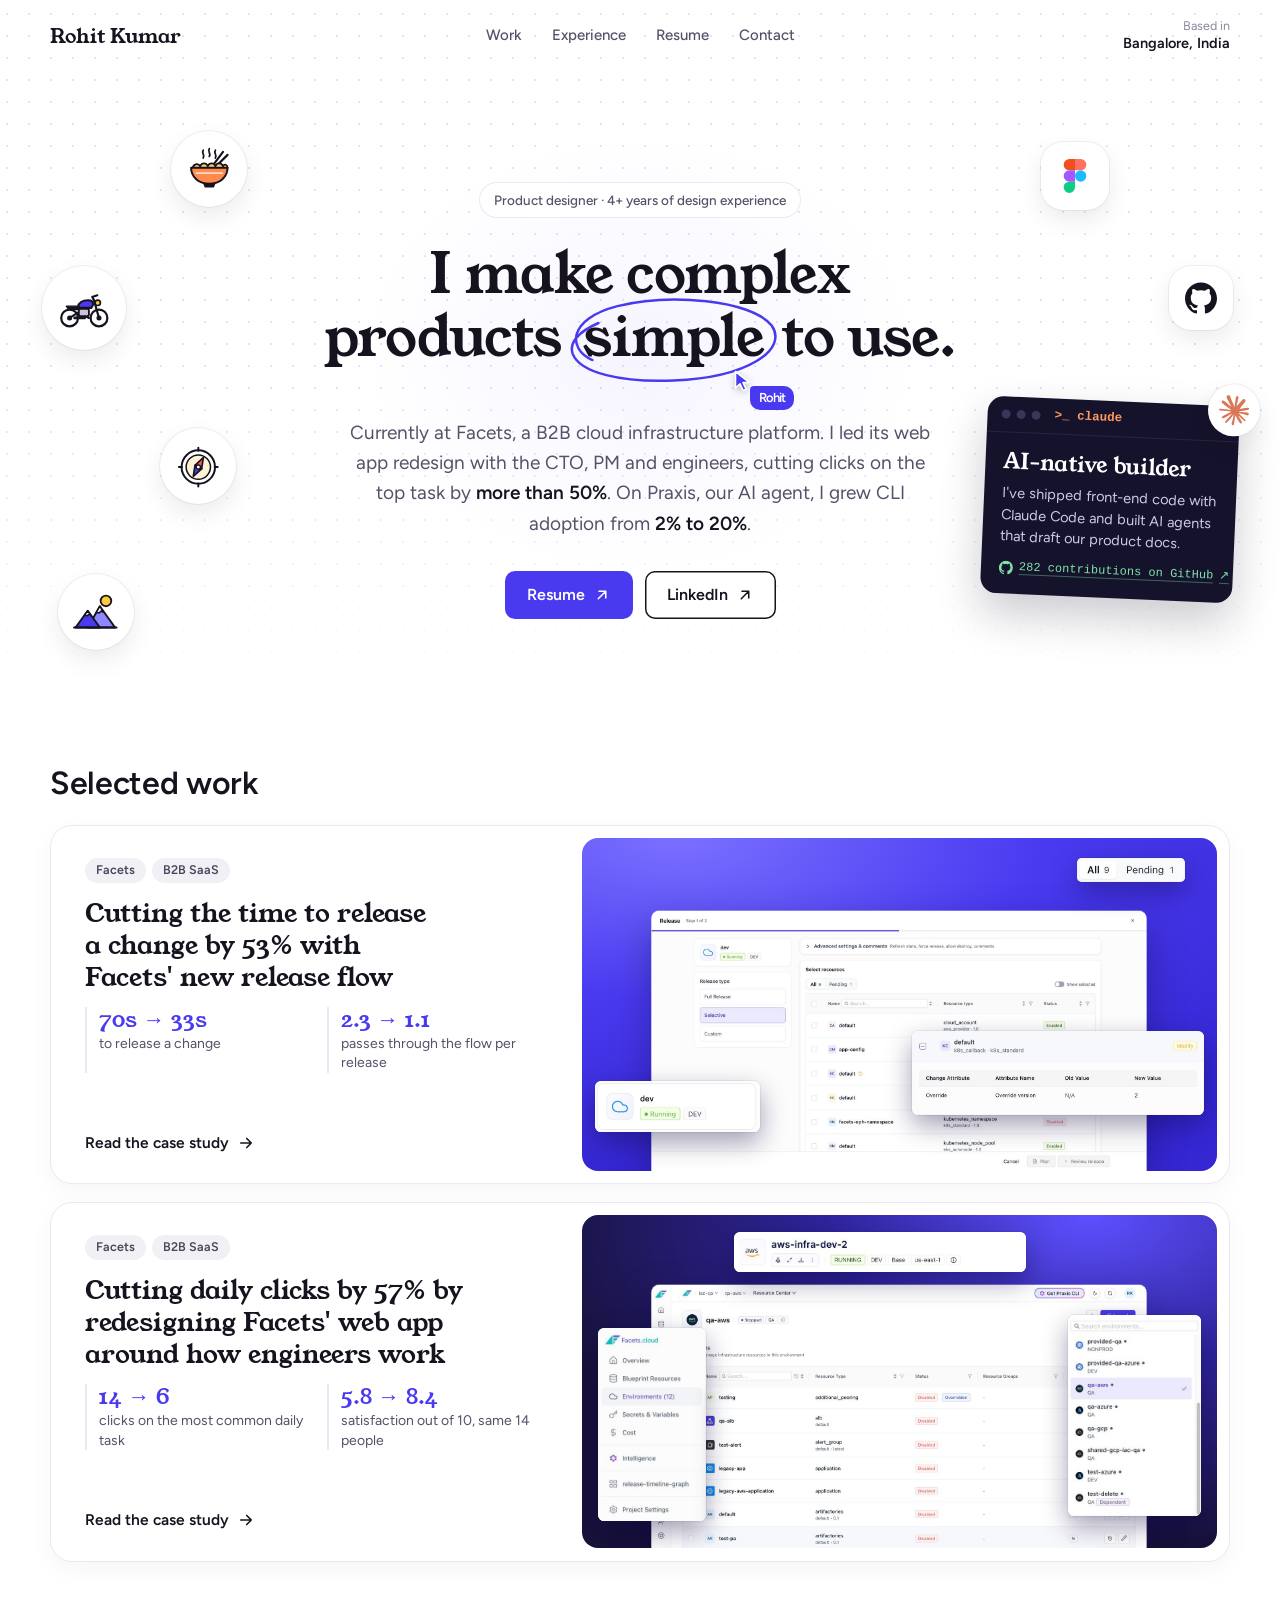
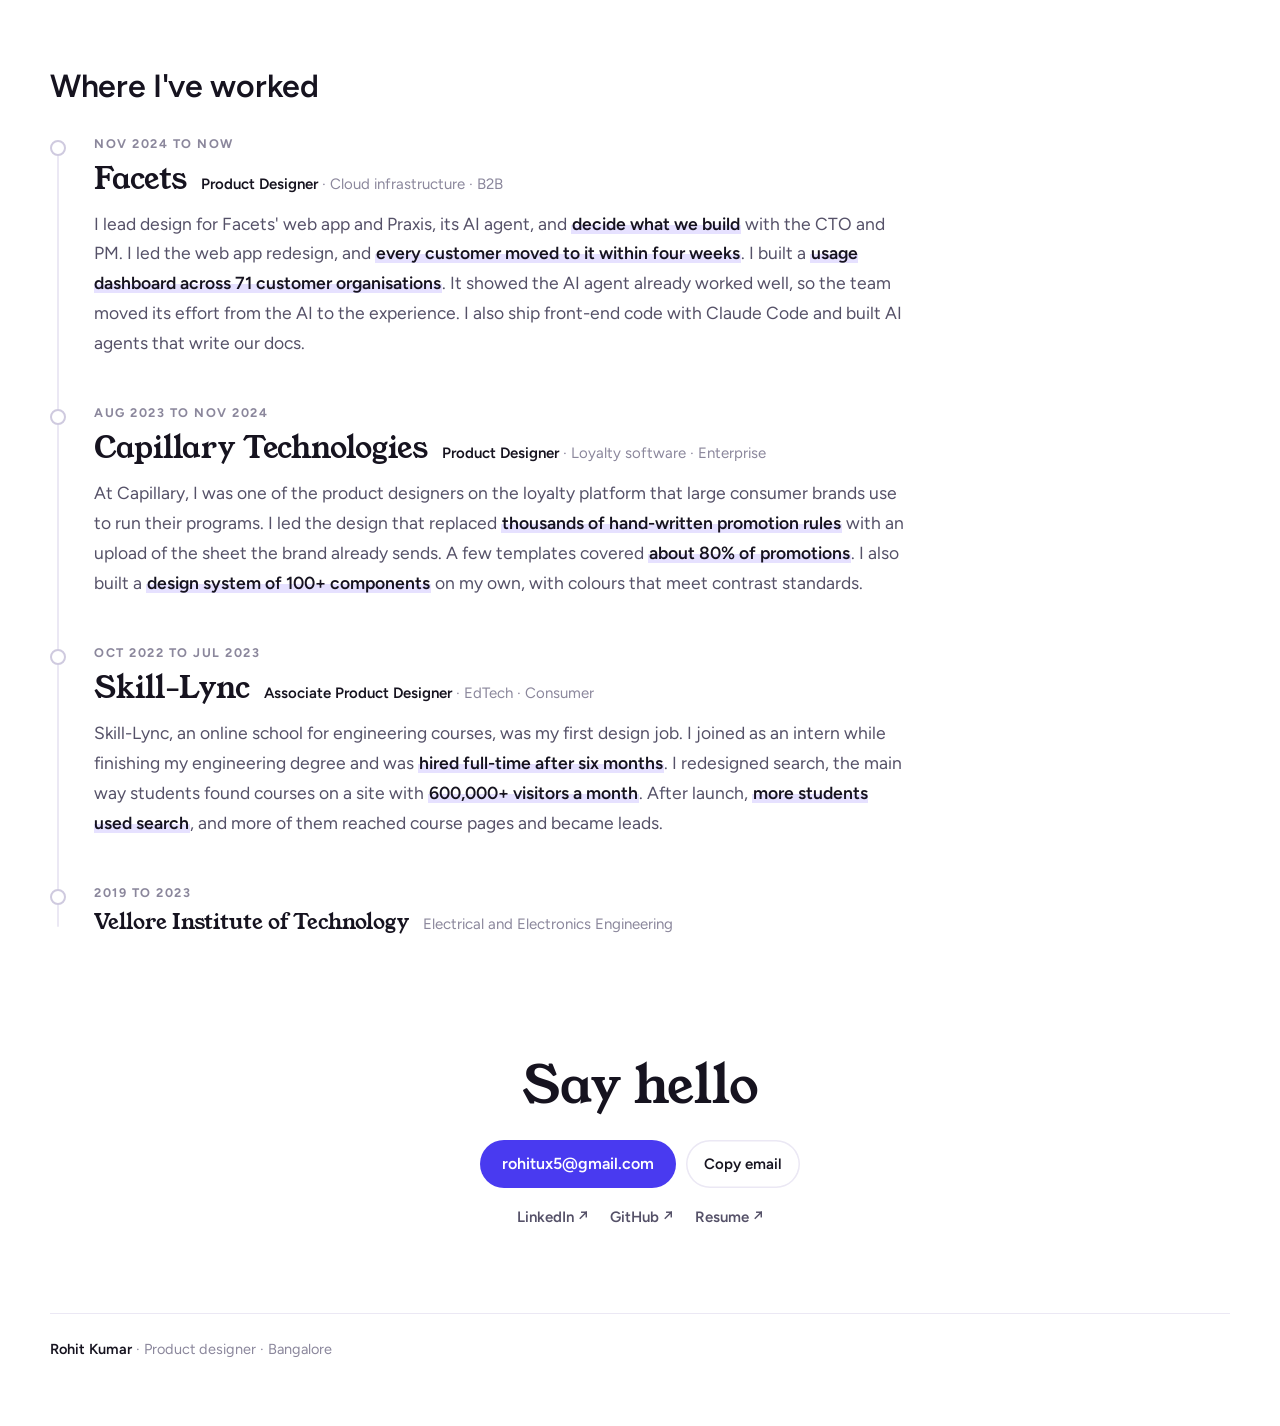
==== commit f8fc39e7: "Launch portfolio v1: new homepage and two Facets case studies - New homepage: hero, Selected work wi" ====
--- a/index.html
+++ b/index.html
@@ -1,252 +1,459 @@
 <!doctype html>
-<html lang="en" data-theme="dark">
+<html lang="en">
 <head>
-  <meta charset="UTF-8" />
-  <meta name="viewport" content="width=device-width, initial-scale=1.0" />
-  <title>Rohit Kumar — Product Designer</title>
-  <meta name="description" content="Product designer who ships in code. AI-paired design-to-code work on enterprise DevOps products." />
-
-  <meta property="og:type" content="website" />
-  <meta property="og:url" content="https://etzrohit.github.io/portfolio/" />
-  <meta property="og:title" content="Rohit Kumar — Product Designer" />
-  <meta property="og:description" content="Product designer who ships in code. AI-paired design-to-code work on enterprise DevOps products." />
-  <meta property="og:image" content="https://etzrohit.github.io/portfolio/assets/img/og-hero.png" />
-  <meta property="og:image:width" content="2400" />
-  <meta property="og:image:height" content="1120" />
-
-  <meta name="twitter:card" content="summary_large_image" />
-  <meta name="twitter:title" content="Rohit Kumar — Product Designer" />
-  <meta name="twitter:description" content="Product designer who ships in code. AI-paired design-to-code work on enterprise DevOps products." />
-  <meta name="twitter:image" content="https://etzrohit.github.io/portfolio/assets/img/og-hero.png" />
-
-  <link rel="stylesheet" href="assets/css/style.css" />
-  <link rel="stylesheet" href="assets/css/animations.css" />
+<meta charset="utf-8">
+<meta name="viewport" content="width=device-width, initial-scale=1, viewport-fit=cover">
+<title>Rohit Kumar · Product designer</title>
+<meta name="description" content="Rohit Kumar is a product designer with 4+ years of design experience, currently at Facets. I make complex products simple to use.">
+<meta property="og:type" content="website">
+<meta property="og:url" content="https://etzrohit.github.io/portfolio/">
+<meta property="og:title" content="Rohit Kumar · Product designer">
+<meta property="og:description" content="Rohit Kumar is a product designer with 4+ years of design experience, currently at Facets. I make complex products simple to use.">
+<meta property="og:image" content="https://etzrohit.github.io/portfolio/assets/og-home.jpg">
+<meta property="og:image:width" content="1200">
+<meta property="og:image:height" content="630">
+<meta name="twitter:card" content="summary_large_image">
+<meta name="theme-color" content="#ffffff">
+<link rel="icon" href="data:image/svg+xml,%3Csvg xmlns='http://www.w3.org/2000/svg' viewBox='0 0 64 64'%3E%3Crect width='64' height='64' rx='16' fill='%23493af0'/%3E%3Ctext x='32' y='45' font-family='Georgia,serif' font-size='38' text-anchor='middle' fill='white'%3ER%3C/text%3E%3C/svg%3E">
+<link rel="preconnect" href="https://fonts.googleapis.com">
+<link rel="preconnect" href="https://fonts.gstatic.com" crossorigin>
+<link rel="stylesheet" href="https://fonts.googleapis.com/css2?family=Figtree:wght@400;500;600;700&family=Young+Serif&display=swap">
+<style>
+/* Layout: the hero is a small design canvas (a dot grid that fades out), with the headline in the middle, what Rohit is into on the left and his tools on the right. Below it the page follows the case studies: white background, Figtree section headings, white cards, violet panels for the work and for contact. Light only, by choice, to match the case studies. */
+:root {
+  color-scheme: light;
+  --bg: #ffffff;
+  --ink: #16131f;
+  --text: #555168;
+  --mute: #8b879c;
+  --line: #ebe8f4;
+  --accent: #493af0;
+  --accent-deep: #3326cf;
+  --tint: #f6f4ff;
+  --tint-2: #ece8ff;
+  --mark: #e6e1ff;
+  --chip: #f1f0f5;
+  --chip-text: #4a465c;
+  --dot: #e6e2f5;
+  --night: #15122b;
+  --term-text: #cfcbe6;
+  --term-ok: #7ee2a8;
+  --term-prompt: #ff9a5c;
+  --wash: rgba(124,112,255,.07);
+  --display: "Young Serif", Georgia, "Times New Roman", serif;
+  --sans: "Figtree", "Helvetica Neue", Arial, sans-serif;
+  --mono: ui-monospace, "SF Mono", Menlo, Consolas, monospace;
+}
+* { box-sizing: border-box; }
+html { -webkit-text-size-adjust: 100%; }
+@media (prefers-reduced-motion: no-preference) { html { scroll-behavior: smooth; } }
+body { margin: 0; background: var(--bg); color: var(--text); font: 400 18px/1.65 var(--sans); }
+h1, h2, h3, p, ul, ol, figure { margin: 0; }
+h1, h2, h3 { color: var(--ink); text-wrap: balance; }
+p { text-wrap: pretty; }
+a { color: inherit; }
+img { display: block; max-width: 100%; height: auto; }
+[hidden] { display: none !important; }
+:focus-visible { outline: 2px solid var(--accent); outline-offset: 3px; }
+
+.page { padding-inline: 20px; padding-block: 0 64px; overflow-x: clip; }
+.wrap { max-width: 1180px; margin-inline: auto; }
+
+/* Top bar */
+.top { display: grid; grid-template-columns: 1fr auto 1fr; align-items: center; gap: 16px; padding-block: 18px; font-size: 15px; position: relative; z-index: 3; }
+.top .name { justify-self: start; color: var(--ink); font: 400 20px/1 var(--display); text-decoration: none; }
+.top nav { display: flex; gap: 30px; }
+.top nav a { color: var(--text); text-decoration: none; font-weight: 500; }
+.top nav a:hover { color: var(--accent); }
+.top .based { justify-self: end; text-align: right; font-size: 12.5px; line-height: 1.3; color: var(--mute); }
+.top .based b { display: block; font-size: 14.5px; font-weight: 600; color: var(--ink); }
+@media (max-width: 700px) { .top { grid-template-columns: 1fr auto; } .top .based { display: none; } .top nav { gap: 18px; } .top nav .wide-only { display: none; } }
+
+/* Hero: wider than the page column so both sides get the same room */
+.hero { position: relative; display: grid; grid-template-columns: minmax(0,1fr) minmax(0,700px) minmax(0,1fr); align-items: center; padding-block: 60px 44px; margin-inline: calc((100% - min(1320px, 100vw - 40px)) / 2); }
+.hero::before { content: ""; position: absolute; inset: -90px -50vw 0; z-index: -2; pointer-events: none; background-image: radial-gradient(var(--dot) 1.1px, transparent 1.4px); background-size: 22px 22px; -webkit-mask-image: linear-gradient(to bottom, #000 55%, transparent 100%); mask-image: linear-gradient(to bottom, #000 55%, transparent 100%); }
+.hero::after { content: ""; position: absolute; inset: 0; z-index: -1; pointer-events: none; background: radial-gradient(30% 46% at 50% 44%, var(--wash), transparent 75%); }
+.center { grid-column: 2; text-align: center; position: relative; z-index: 2; }
+.side { position: relative; height: 100%; min-height: 540px; }
+.side.left { grid-column: 1; grid-row: 1; }
+.side.right { grid-column: 3; grid-row: 1; }
+
+.pill { display: inline-block; padding: 6px 14px; border-radius: 999px; background: #fff; box-shadow: 0 0 0 1px var(--line); font-size: 13.5px; font-weight: 500; color: var(--text); }
+.hl { margin-top: 26px; font: 400 clamp(36px, 4.4vw, 58px)/1.12 var(--display); color: var(--ink); letter-spacing: -0.015em; }
+.circ { position: relative; display: inline-block; margin-inline: .14em .06em; }
+.circ .ring { position: absolute; left: -14%; right: -12%; top: -24%; bottom: -30%; width: 126%; height: 154%; overflow: visible; pointer-events: none; }
+.circ .ring path { fill: none; stroke: var(--accent); stroke-width: 2.5; stroke-linecap: round; vector-effect: non-scaling-stroke; }
+.cur { position: absolute; right: -30px; bottom: -40px; display: flex; align-items: flex-start; pointer-events: none; }
+.cur svg { width: 18px; height: 22px; flex: none; filter: drop-shadow(0 2px 3px rgba(22,19,31,.25)); }
+.cur b { margin: 16px 0 0 -2px; padding: 4px 9px; border-radius: 4px 10px 10px 10px; background: var(--accent); color: #fff; font: 600 13px/1.2 var(--sans); }
+@media (prefers-reduced-motion: no-preference) {
+  .circ .ring path { stroke-dasharray: 1; stroke-dashoffset: 0; animation: draw 1.3s .4s ease-out backwards; }
+  .cur { animation: arrive 1.3s .4s ease-out backwards; }
+  @keyframes draw { from { stroke-dashoffset: 1; } }
+  @keyframes arrive { from { transform: translate(-150px, -46px); opacity: 0; } 25% { opacity: 1; } }
+}
+.desc { max-width: 580px; margin: 48px auto 0; font-size: 19px; line-height: 1.6; color: var(--text); }
+.desc b { color: var(--ink); font-weight: 600; }
+.actions { display: flex; flex-wrap: wrap; justify-content: center; gap: 12px; margin-top: 32px; }
+.btn { display: inline-flex; align-items: center; justify-content: center; gap: 8px; min-height: 48px; padding: 0 22px; border-radius: 10px; font: 600 16px/1 var(--sans); text-decoration: none; }
+.btn svg { width: 18px; height: 18px; flex: none; }
+.btn.primary { background: var(--accent); color: #fff; }
+.btn.primary:hover { background: var(--accent-deep); }
+.btn.secondary { background: #fff; color: var(--ink); box-shadow: inset 0 0 0 1.5px var(--ink); }
+.btn.secondary:hover { color: var(--accent); box-shadow: inset 0 0 0 1.5px var(--accent); }
+
+/* Stickers: straight white tiles that drift a little and grow on hover */
+.stk { position: absolute; width: var(--s, 76px); height: var(--s, 76px); }
+.face { width: 100%; height: 100%; display: grid; place-items: center; border-radius: 50%; background: #fff; box-shadow: 0 0 0 1px rgba(22,19,31,.06), 0 10px 24px rgba(22,19,31,.08); }
+.face svg { width: 64%; height: 64%; }
+.tile .face { border-radius: 22px; }
+.tile .face svg { width: 50%; height: 50%; }
+.stk[data-label]::after { content: attr(data-label); position: absolute; left: 50%; top: calc(100% + 10px); transform: translate(-50%, 4px); padding: 4px 9px; border-radius: 6px; background: var(--ink); color: #fff; font: 600 12px/1.2 var(--sans); white-space: nowrap; opacity: 0; pointer-events: none; }
+.stk[data-label]:hover::after { opacity: 1; transform: translate(-50%, 0); }
+@media (prefers-reduced-motion: no-preference) {
+  .stk { animation: drift var(--d, 7s) ease-in-out infinite; }
+  .face { transition: transform .25s ease, box-shadow .25s ease; }
+  .stk:hover .face { transform: scale(1.14); box-shadow: 0 0 0 1px rgba(22,19,31,.06), 0 16px 34px rgba(22,19,31,.14); }
+  .stk[data-label]::after { transition: opacity .15s, transform .15s; }
+  @keyframes drift { 0%, 100% { transform: translateY(0); } 50% { transform: translateY(-5px); } }
+}
+/* Mirrored: left items measure from the left edge, right items from the right edge */
+.s-food   { top: 0%;  left: 56%; --d: 7s; }
+.s-bike   { top: 25%; left: 8%;  --s: 84px; --d: 8s; }
+.s-adv    { top: 55%; left: 52%; --d: 6.5s; }
+.s-travel { top: 82%; left: 14%; --d: 8.5s; }
+.t-figma  { top: 2%;  right: 56%; --s: 68px; --d: 7.5s; }
+.t-github { top: 25%; right: 10%; --s: 64px; --d: 6.8s; }
+
+/* The AI-native card */
+.ai { position: absolute; top: 50%; right: 9%; width: 252px; transform: rotate(2.5deg); border-radius: 16px; background: var(--night); box-shadow: 0 20px 44px rgba(21,18,43,.22); text-align: left; }
+.ai-bar { display: flex; align-items: center; gap: 6px; padding: 11px 14px; border-bottom: 1px solid rgba(255,255,255,.08); }
+.ai-bar i { width: 9px; height: 9px; border-radius: 50%; background: #3a355a; }
+.ai-bar span { margin-left: 8px; font: 600 12.5px/1 var(--mono); color: var(--term-prompt); }
+.ai-body { padding: 16px 18px 18px; display: grid; gap: 8px; }
+.ai-k { font: 400 22px/1.2 var(--display); color: #fff; }
+.ai-t { font-size: 14.5px; line-height: 1.5; color: var(--term-text); }
+.ai-s { margin-top: 4px; display: inline-flex; align-items: center; gap: 6px; justify-self: start; white-space: nowrap; font: 500 12px/1.3 var(--mono); color: var(--term-ok); text-decoration: underline; text-decoration-color: rgba(126,226,168,.4); text-underline-offset: 4px; }
+.ai-s:hover { color: #fff; text-decoration-color: #fff; }
+.ai-s svg { width: 14px; height: 14px; flex: none; }
+.ai .claude { position: absolute; top: -22px; right: -20px; --s: 52px; --d: 6s; }
+.ai .claude .face svg { width: 58%; height: 58%; }
+
+@media (max-width: 1260px) {
+  .hero { grid-template-columns: 1fr; padding-block: 36px 16px; margin-inline: 0; }
+  .center { grid-column: 1; grid-row: 2; }
+  .side { min-height: 0; height: auto; display: flex; flex-wrap: wrap; justify-content: center; align-items: center; gap: 22px; }
+  .side.left { grid-row: 1; grid-column: 1; margin-bottom: 26px; }
+  .side.right { grid-row: 3; grid-column: 1; margin-top: 48px; }
+  .stk { position: relative; top: auto; left: auto; right: auto; --s: 64px !important; }
+  .ai { position: relative; top: auto; right: auto; width: min(380px, 100%); transform: rotate(1.5deg); }
+  .side.right .tools { display: contents; }
+  .ai .claude { position: absolute; top: -20px; right: -14px; --s: 46px !important; }
+}
+@media (max-width: 600px) {
+  .desc { margin-top: 52px; font-size: 17.5px; }
+  .ai { width: calc(100% - 14px); }
+  .ai .claude { right: 4px !important; top: -24px !important; }
+  .stk { --s: 54px !important; }
+  .side { gap: 14px; }
+}
+
+/* Sections, styled like the case studies */
+.sec { padding-top: 104px; }
+#work { padding-top: 48px; }
+.sec-h { font: 600 clamp(25px, 3vw, 32px)/1.25 var(--sans); letter-spacing: -0.01em; color: var(--ink); }
+.card { background: #fff; border: 1px solid var(--line); border-radius: 22px; box-shadow: 0 8px 24px rgba(22,19,31,.04); }
+.tags { list-style: none; padding: 0; display: flex; flex-wrap: wrap; gap: 6px; }
+.tags li { font: 600 12.5px/1 var(--sans); color: var(--chip-text); background: var(--chip); border-radius: 999px; padding: 6px 11px; }
+@media (max-width: 600px) { .sec { padding-top: 80px; } #work { padding-top: 40px; } }
+
+/* Selected work: copy left, the thumbnail right */
+.works { display: grid; gap: 18px; margin-top: 22px; }
+.work { display: grid; grid-template-columns: minmax(0,.9fr) minmax(0,1.1fr); align-items: center; padding: 12px; text-decoration: none; color: inherit; transition: border-color .2s ease, box-shadow .3s ease; }
+.work:hover { border-color: #d6d0fd; box-shadow: 0 14px 34px rgba(73,58,240,.10); }
+.work:focus-visible { outline-offset: 4px; }
+.w-copy { display: flex; flex-direction: column; gap: 14px; align-self: stretch; padding: 20px 28px 16px 22px; }
+.work h3 { font: 400 clamp(21px, 2vw, 26px)/1.25 var(--display); color: var(--ink); }
+.work h3 em { font-style: normal; transition: color .3s ease; }
+.work:hover h3 em { color: var(--accent); }
+.res { list-style: none; padding: 0; display: grid; grid-template-columns: repeat(2, minmax(0,1fr)); gap: 14px; }
+.res li { display: grid; gap: 2px; align-content: start; padding-left: 12px; border-left: 2px solid var(--line); font-size: 14px; line-height: 1.4; color: var(--text); }
+.res b { font: 400 22px/1.15 var(--display); color: var(--accent); }
+.w-cta { margin-top: auto; display: inline-flex; align-items: center; gap: 8px; font-weight: 600; font-size: 15.5px; color: var(--ink); }
+.w-cta svg { width: 18px; height: 18px; }
+.work:hover .w-cta { color: var(--accent); }
+@media (prefers-reduced-motion: no-preference) { .w-cta svg { transition: transform .2s ease; } .work:hover .w-cta svg { transform: translateX(4px); } }
+.w-thumb .cs-thumb { aspect-ratio: 16 / 8.4; }
+@media (max-width: 860px) {
+  .work { grid-template-columns: 1fr; }
+  .w-copy { padding: 18px 14px 18px; }
+  .w-thumb { order: -1; }
+  .w-thumb .cs-thumb { aspect-ratio: 16 / 9.5; }
+}
+
+/* Case study thumbnails: the main screen sits big and touches the bottom of the brand panel; real UI pieces float at the sides and top. Shared by the homepage cards and the case study heroes. Positions are % of the panel, so it scales. */
+.cs-thumb { position: relative; aspect-ratio: 16 / 9; overflow: hidden; border-radius: 16px; container-type: inline-size; isolation: isolate; }
+.cs-thumb-rel { background: radial-gradient(120% 100% at 15% 0%, #7a70ff 0%, #493af0 48%, #3527d2 100%); }
+.cs-thumb-nav { background: radial-gradient(90% 100% at 80% 0%, #5d50ff 0%, #2f249c 46%, #17123a 100%); }
+.cs-thumb img { display: block; width: 100%; height: auto; }
+.t-main, .t-piece { position: absolute; background: #fff; overflow: hidden; }
+.t-main { left: 50%; bottom: 0; width: 78%; transform: translateX(-50%); border-radius: 1.2cqw 1.2cqw 0 0; box-shadow: 0 -1px 0 rgba(255,255,255,.3), 0 2.5cqw 6cqw rgba(12,6,60,.38); }
+.t-piece { border-radius: 1cqw; box-shadow: 0 0 0 1px rgba(22,19,31,.06), 0 1.6cqw 4cqw rgba(12,6,60,.38); }
+.t-piece.round { border-radius: .8cqw; }
+/* release flow: target environment on the left, the Pending tab at the top, the review step's changes on the right */
+.cs-thumb-rel .p-pending { right: 5%; top: 6%; width: 17%; }
+.cs-thumb-rel .p-env { left: 2%; top: 73%; width: 26%; }
+.cs-thumb-rel .p-review { right: 2%; top: 58%; width: 46%; }
+/* web app redesign: the header at the top, the project side menu on the left, the environment switcher on the right */
+.cs-thumb-nav .p-header { left: 24%; top: 5%; width: 46%; }
+.cs-thumb-nav .p-menu { left: 2.5%; top: 34%; width: 17%; }
+.cs-thumb-nav .p-drop { right: 2.5%; top: 30%; width: 21%; }
+@media (prefers-reduced-motion: no-preference) {
+  .t-piece { transition: transform .6s cubic-bezier(.2,.8,.2,1); }
+  .cs-thumb:hover .p-env, .work:hover .p-env { transform: translate(-1.2cqw, -.4cqw) rotate(-2deg); }
+  .cs-thumb:hover .p-pending, .work:hover .p-pending { transform: translate(.8cqw, -.8cqw) rotate(2deg); }
+  .cs-thumb:hover .p-review, .work:hover .p-review { transform: translate(1.2cqw, .4cqw) rotate(1.5deg); }
+  .cs-thumb:hover .p-header, .work:hover .p-header { transform: translateY(-1cqw); }
+  .cs-thumb:hover .p-menu, .work:hover .p-menu { transform: translate(-1.2cqw, .2cqw) rotate(-2deg); }
+  .cs-thumb:hover .p-drop, .work:hover .p-drop { transform: translate(1.2cqw, .2cqw) rotate(2deg); }
+}
+/* As the hero of a case study page: bigger main screen */
+.cs-thumb.cs-hero { max-width: 1100px; margin: 8px auto 0; border-radius: 28px; aspect-ratio: 16 / 8.4; }
+.cs-thumb.cs-hero .t-main { width: 84%; border-radius: 14px 14px 0 0; }
+@media (max-width: 760px) { .cs-thumb.cs-hero { border-radius: 20px; aspect-ratio: 16 / 10; } }
+
+
+/* Where I've worked: a timeline on the left edge; the violet line fills as you scroll */
+.tl { position: relative; list-style: none; margin: 30px 0 0; padding: 0 0 0 44px; }
+.tl::before, .tl-fill { content: ""; position: absolute; left: 7px; top: 10px; width: 2px; border-radius: 2px; }
+.tl::before { bottom: 10px; background: var(--line); }
+.tl-fill { height: var(--fill, 0px); max-height: calc(100% - 20px); background: var(--accent); }
+.tl-i { position: relative; padding-bottom: 48px; }
+.tl-i:last-child { padding-bottom: 0; }
+.tl-dot { position: absolute; left: -44px; top: 4px; width: 16px; height: 16px; border-radius: 50%; background: #fff; border: 2px solid #cfcadf; }
+.tl-i.on .tl-dot { border-color: var(--accent); background: var(--accent); box-shadow: 0 0 0 5px var(--tint-2); }
+.tl-date { font: 700 12.5px/1.2 var(--sans); letter-spacing: .12em; text-transform: uppercase; color: var(--mute); }
+.tl-i.on .tl-date { color: var(--accent); }
+.tl-head { margin-top: 10px; display: flex; flex-wrap: wrap; align-items: baseline; gap: 4px 14px; }
+.tl-head h3 { font: 400 clamp(24px, 2.4vw, 30px)/1.2 var(--display); color: var(--ink); }
+.tl-role { font-size: 15px; color: var(--mute); }
+.tl-role b { color: var(--ink); font-weight: 600; }
+.tl-text { margin-top: 12px; max-width: 74ch; font-size: 17.5px; line-height: 1.7; }
+.tl-text mark { background: linear-gradient(transparent 55%, var(--mark) 55%); color: var(--ink); font-weight: 600; padding-inline: 1px; }
+.tl-i.edu .tl-head h3 { font-size: 21px; }
+@media (prefers-reduced-motion: no-preference) {
+  .tl-fill { transition: height .15s linear; }
+  .tl-dot, .tl-date { transition: background .3s ease, border-color .3s ease, box-shadow .3s ease, color .3s ease; }
+}
+@media (max-width: 600px) { .tl { padding-left: 34px; } .tl-dot { left: -34px; } .tl-i { padding-bottom: 40px; } }
+
+/* Contact: minimal */
+.hello { text-align: center; padding-top: 120px; }
+.hello h2 { font: 400 clamp(34px, 4.4vw, 52px)/1.1 var(--display); color: var(--ink); }
+.mail { display: flex; flex-wrap: wrap; justify-content: center; align-items: center; gap: 10px; margin-top: 26px; }
+.addr { display: inline-flex; align-items: center; min-height: 48px; padding: 0 22px; border-radius: 999px; background: var(--accent); color: #fff; font: 600 16px/1 var(--sans); text-decoration: none; }
+.addr:hover { background: var(--accent-deep); }
+.copy { min-height: 48px; font: 600 15px/1 var(--sans); color: var(--ink); background: #fff; border: 0; border-radius: 999px; padding: 0 18px; box-shadow: inset 0 0 0 1.5px var(--line); cursor: pointer; }
+.copy:hover { box-shadow: inset 0 0 0 1.5px var(--ink); }
+.links { display: flex; flex-wrap: wrap; justify-content: center; gap: 22px; margin-top: 22px; }
+.tlink { font: 600 15px/1 var(--sans); color: var(--text); text-decoration: none; }
+.tlink:hover { color: var(--accent); }
+@media (max-width: 600px) { .hello { padding-top: 88px; } }
+
+footer { max-width: 1180px; margin: 88px auto 0; padding-top: 24px; border-top: 1px solid var(--line); font-size: 14.5px; color: var(--mute); }
+footer b { color: var(--ink); font-weight: 600; }
+</style>
+<style>[hidden]{display:none!important}</style>
 </head>
 <body>
-
-  <nav class="nav">
-    <div class="wrap">
-      <a href="index.html" class="nav-brand">Rohit<span class="nav-brand-dot"></span></a>
-      <div class="nav-links">
-        <a href="index.html#work" class="hide-mobile">Work</a>
-        <button class="theme-toggle" data-theme-toggle aria-label="Toggle color theme">
-          <svg class="icon-sun" viewBox="0 0 24 24" fill="none" stroke="currentColor" stroke-width="2" stroke-linecap="round"><circle cx="12" cy="12" r="4"/><path d="M12 2v2M12 20v2M4.9 4.9l1.4 1.4M17.7 17.7l1.4 1.4M2 12h2M20 12h2M4.9 19.1l1.4-1.4M17.7 6.3l1.4-1.4"/></svg>
-          <svg class="icon-moon" viewBox="0 0 24 24" fill="none" stroke="currentColor" stroke-width="2" stroke-linecap="round" stroke-linejoin="round"><path d="M21 12.8A9 9 0 1 1 11.2 3a7 7 0 0 0 9.8 9.8Z"/></svg>
-        </button>
+<div class="page" id="top">
+<div class="wrap">
+
+  <header class="top">
+    <a class="name" href="#top">Rohit Kumar</a>
+    <nav aria-label="Sections">
+      <a class="wide-only" href="#work">Work</a>
+      <a class="wide-only" href="#experience">Experience</a>
+      <a href="https://drive.google.com/file/d/1ugvGzcyhwGY7VeEsyR8gDFDQQBSDiTU5/view?usp=sharing" target="_blank" rel="noopener">Resume</a>
+      <a href="#contact">Contact</a>
+    </nav>
+    <p class="based">Based in<b>Bangalore, India</b></p>
+  </header>
+
+  <!-- HERO -->
+  <section class="hero" aria-label="Introduction">
+
+    <div class="side left" aria-hidden="true">
+      <span class="stk s-food" data-label="Food"><span class="face"><svg viewBox="0 0 64 64"><path d="M24 7c-3 4 3 6 0 10M32 5c-3 4 3 6 0 10M40 7c-3 4 3 6 0 10" fill="none" stroke="#16131f" stroke-width="2.4" stroke-linecap="round"/><path d="M50 9 L35 29 M56 13 L39 30" stroke="#16131f" stroke-width="2.8" stroke-linecap="round"/><path d="M10 30 C12 24 18 24 20 28 C22 23 28 23 30 28 C32 23 38 23 40 28 C42 23 48 23 50 28 C52 24 56 26 56 30 Z" fill="#ffd36b" stroke="#16131f" stroke-width="2.4" stroke-linejoin="round"/><path d="M8 30h48c0 12-10 21-24 21S8 42 8 30z" fill="#ff8a4c" stroke="#16131f" stroke-width="2.6" stroke-linejoin="round"/><path d="M15 37h34" stroke="#fff" stroke-width="2.4" stroke-linecap="round" opacity=".7"/><path d="M24 51h16l-2 5H26z" fill="#16131f"/></svg></span></span>
+      <span class="stk s-bike" data-label="Bike rides"><span class="face"><svg viewBox="0 0 64 64"><circle cx="15" cy="44" r="10" fill="#fff" stroke="#16131f" stroke-width="2.6"/><circle cx="15" cy="44" r="3" fill="#16131f"/><circle cx="50" cy="44" r="10" fill="#fff" stroke="#16131f" stroke-width="2.6"/><circle cx="50" cy="44" r="3" fill="#16131f"/><path d="M15 44 L26 37 L38 44 M50 44 L44 23" fill="none" stroke="#16131f" stroke-width="2.6" stroke-linecap="round" stroke-linejoin="round"/><rect x="26" y="33" width="12" height="9" rx="2" fill="#c9c4dc" stroke="#16131f" stroke-width="2.2"/><path d="M25 31 C26 25 31 23 37 23 C41 23 43 25 43 28 L41 32 H27 Z" fill="#493af0" stroke="#16131f" stroke-width="2.4" stroke-linejoin="round"/><path d="M11 30 H26 L25 34 H14 Z" fill="#16131f" stroke="#16131f" stroke-width="1.5" stroke-linejoin="round"/><path d="M42 19 L48 17 M44 23 L42 19" stroke="#16131f" stroke-width="2.6" stroke-linecap="round"/><circle cx="48.5" cy="26" r="3.2" fill="#ffc93c" stroke="#16131f" stroke-width="2"/><path d="M21 44 H33" stroke="#16131f" stroke-width="3.2" stroke-linecap="round"/></svg></span></span>
+      <span class="stk s-adv" data-label="Adventure"><span class="face"><svg viewBox="0 0 64 64"><circle cx="32" cy="33" r="22" fill="#fff" stroke="#16131f" stroke-width="2.6"/><circle cx="32" cy="33" r="16" fill="#fff3d6" stroke="#16131f" stroke-width="2"/><path d="M32 7.5v4M32 54.5v4M6.5 33h4M53.5 33h4" stroke="#16131f" stroke-width="2.6" stroke-linecap="round"/><g transform="rotate(28 32 33)"><path d="M32 19 L37 33 H27 Z" fill="#ff5a5f" stroke="#16131f" stroke-width="2.2" stroke-linejoin="round"/><path d="M27 33 H37 L32 47 Z" fill="#493af0" stroke="#16131f" stroke-width="2.2" stroke-linejoin="round"/></g><circle cx="32" cy="33" r="2.8" fill="#fff" stroke="#16131f" stroke-width="1.8"/></svg></span></span>
+      <span class="stk s-travel" data-label="Travel"><span class="face"><svg viewBox="0 0 64 64"><circle cx="46" cy="17" r="7" fill="#ffc93c" stroke="#16131f" stroke-width="2.4"/><path d="M22 52 L38 24 L58 52 Z" fill="#8f87ff" stroke="#16131f" stroke-width="2.6" stroke-linejoin="round"/><path d="M33.4 32 L38 24 L42.6 32 L39.6 30.4 L36.6 33 Z" fill="#fff" stroke="#16131f" stroke-width="2" stroke-linejoin="round"/><path d="M6 52 L22 30 L38 52 Z" fill="#493af0" stroke="#16131f" stroke-width="2.6" stroke-linejoin="round"/><path d="M17.8 35.8 L22 30 L26.2 35.8 L23.6 34.6 L21 36.6 Z" fill="#fff" stroke="#16131f" stroke-width="2" stroke-linejoin="round"/><path d="M4 52 H60" stroke="#16131f" stroke-width="2.6" stroke-linecap="round"/></svg></span></span>
+    </div>
+
+    <div class="center">
+      <p class="pill">Product designer · 4+ years of design experience</p>
+      <h1 class="hl">I make complex products <span class="circ">simple<svg class="ring" viewBox="0 0 220 90" preserveAspectRatio="none" aria-hidden="true"><path pathLength="1" d="M34 64 C 10 54, 10 26, 58 14 C 108 2, 186 8, 206 32 C 222 54, 184 80, 112 83 C 62 85, 22 76, 15 58 C 10 44, 30 30, 64 22"/></svg><span class="cur" aria-hidden="true"><svg viewBox="0 0 18 22"><path d="M1.5 1.5 L1.5 18 L6 13.8 L9.2 20.6 L12.2 19.3 L9.1 12.6 L15.2 12.4 Z" fill="#493af0" stroke="#fff" stroke-width="1.6" stroke-linejoin="round"/></svg><b>Rohit</b></span></span> to use.</h1>
+      <p class="desc">Currently at Facets, a B2B cloud infrastructure platform. I led its web app redesign with the CTO, PM and engineers, cutting clicks on the top task by <b>more than 50%</b>. On Praxis, our AI agent, I grew CLI adoption from <b>2% to 20%</b>.</p>
+      <div class="actions">
+        <a class="btn primary" href="https://drive.google.com/file/d/1ugvGzcyhwGY7VeEsyR8gDFDQQBSDiTU5/view?usp=sharing" target="_blank" rel="noopener">Resume <svg viewBox="0 0 24 24" fill="none" stroke="currentColor" stroke-width="2" stroke-linecap="round" stroke-linejoin="round" aria-hidden="true"><path d="M7 17 17 7M8 7h9v9"/></svg></a>
+        <a class="btn secondary" href="https://www.linkedin.com/in/rohitux/" target="_blank" rel="noopener">LinkedIn <svg viewBox="0 0 24 24" fill="none" stroke="currentColor" stroke-width="2" stroke-linecap="round" stroke-linejoin="round" aria-hidden="true"><path d="M7 17 17 7M8 7h9v9"/></svg></a>
       </div>
     </div>
-  </nav>
-
-  <header class="hero">
-    <div class="wrap hero-inner">
-      <h1 class="reveal">A product designer who owns <em>strategy and execution</em>.</h1>
-
-      <p class="hero-sub reveal">Product strategy, end-to-end design, AI-led development.</p>
-
-      <div class="hero-cta reveal">
-        <a class="btn-resume" href="https://drive.google.com/file/d/1ugvGzcyhwGY7VeEsyR8gDFDQQBSDiTU5/view?usp=sharing" target="_blank" rel="noopener">
-          Resume
-          <svg viewBox="0 0 24 24" fill="none" stroke="currentColor" stroke-width="2" stroke-linecap="round" stroke-linejoin="round"><path d="M5 12h14M13 5l7 7-7 7"/></svg>
-        </a>
-        <a class="hero-link-secondary" href="https://www.linkedin.com/in/rohitux/" target="_blank" rel="noopener">LinkedIn</a>
+
+    <div class="side right">
+      <div class="tools" aria-hidden="true">
+        <span class="stk tile t-figma" data-label="Figma"><span class="face"><svg viewBox="0 0 38 57"><path d="M19 28.5a9.5 9.5 0 1 1 19 0 9.5 9.5 0 0 1-19 0z" fill="#1ABCFE"/><path d="M0 47.5A9.5 9.5 0 0 1 9.5 38H19v9.5a9.5 9.5 0 1 1-19 0z" fill="#0ACF83"/><path d="M19 0v19h9.5a9.5 9.5 0 1 0 0-19H19z" fill="#FF7262"/><path d="M0 9.5A9.5 9.5 0 0 0 9.5 19H19V0H9.5A9.5 9.5 0 0 0 0 9.5z" fill="#F24E1E"/><path d="M0 28.5A9.5 9.5 0 0 0 9.5 38H19V19H9.5A9.5 9.5 0 0 0 0 28.5z" fill="#A259FF"/></svg></span></span>
+        <span class="stk tile t-github" data-label="GitHub"><span class="face"><svg viewBox="0 0 24 24"><path fill="#16131f" d="M12 .297c-6.63 0-12 5.373-12 12 0 5.303 3.438 9.8 8.205 11.385.6.113.82-.258.82-.577 0-.285-.01-1.04-.015-2.04-3.338.724-4.042-1.61-4.042-1.61C4.422 18.07 3.633 17.7 3.633 17.7c-1.087-.744.084-.729.084-.729 1.205.084 1.838 1.236 1.838 1.236 1.07 1.835 2.809 1.305 3.495.998.108-.776.417-1.305.76-1.605-2.665-.3-5.466-1.332-5.466-5.93 0-1.31.465-2.38 1.235-3.22-.135-.303-.54-1.523.105-3.176 0 0 1.005-.322 3.3 1.23.96-.267 1.98-.399 3-.405 1.02.006 2.04.138 3 .405 2.28-1.552 3.285-1.23 3.285-1.23.645 1.653.24 2.873.12 3.176.765.84 1.23 1.91 1.23 3.22 0 4.61-2.805 5.625-5.475 5.92.42.36.81 1.096.81 2.22 0 1.606-.015 2.896-.015 3.286 0 .315.21.69.825.57C20.565 22.092 24 17.592 24 12.297c0-6.627-5.373-12-12-12"/></svg></span></span>
       </div>
-
-      <div class="hero-now reveal">
-        <span class="hero-now-label">Presently</span>
-        <p>Product Designer at <a href="https://facets.cloud" target="_blank" rel="noopener">Facets</a>, where engineering teams set up and run their cloud infrastructure without hand-writing everything.</p>
-      </div>
-    </div>
-  </header>
-
-  <section id="work">
-    <div class="wrap">
-      <span class="eyebrow reveal">Selected work</span>
-
-      <a href="work/facets-revamp.html" class="work-card work-card-featured reveal">
-        <div class="work-card-body">
-          <span class="work-card-tag">Enterprise DevOps SaaS</span>
-          <h3><span class="hl">57%</span> fewer clicks running production infrastructure, for <span class="hl">30+</span> companies</h3>
-          <p>
-            Facets is a self-service infrastructure platform used by 30+ companies to run production.
-            I led the redesign end to end and <strong>built a good number of the screens myself, in
-            the live React codebase.</strong>
-          </p>
-          <div class="work-card-meta work-card-meta-nowrap">
-            <span>Product strategy</span>
-            <span>AI-led development</span>
-            <span>End-to-end design</span>
-          </div>
-          <span class="view-link">
-            View case study
-            <svg viewBox="0 0 24 24" fill="none" stroke="currentColor" stroke-width="2" stroke-linecap="round" stroke-linejoin="round"><path d="M5 12h14M13 5l7 7-7 7"/></svg>
-          </span>
+      <aside class="ai" aria-label="AI-native builder">
+        <div class="ai-bar" aria-hidden="true"><i></i><i></i><i></i><span>&gt;_ claude</span></div>
+        <div class="ai-body">
+          <p class="ai-k">AI-native builder</p>
+          <p class="ai-t">I've shipped front-end code with Claude Code and built AI agents that draft our product docs.</p>
+          <a class="ai-s" href="https://github.com/rohitkumar-bug" target="_blank" rel="noopener"><svg viewBox="0 0 24 24" aria-hidden="true"><path fill="currentColor" d="M12 .297c-6.63 0-12 5.373-12 12 0 5.303 3.438 9.8 8.205 11.385.6.113.82-.258.82-.577 0-.285-.01-1.04-.015-2.04-3.338.724-4.042-1.61-4.042-1.61C4.422 18.07 3.633 17.7 3.633 17.7c-1.087-.744.084-.729.084-.729 1.205.084 1.838 1.236 1.838 1.236 1.07 1.835 2.809 1.305 3.495.998.108-.776.417-1.305.76-1.605-2.665-.3-5.466-1.332-5.466-5.93 0-1.31.465-2.38 1.235-3.22-.135-.303-.54-1.523.105-3.176 0 0 1.005-.322 3.3 1.23.96-.267 1.98-.399 3-.405 1.02.006 2.04.138 3 .405 2.28-1.552 3.285-1.23 3.285-1.23.645 1.653.24 2.873.12 3.176.765.84 1.23 1.91 1.23 3.22 0 4.61-2.805 5.625-5.475 5.92.42.36.81 1.096.81 2.22 0 1.606-.015 2.896-.015 3.286 0 .315.21.69.825.57C20.565 22.092 24 17.592 24 12.297c0-6.627-5.373-12-12-12"/></svg>282 contributions on GitHub <span aria-hidden="true">↗</span></a>
         </div>
-        <div class="work-card-media">
-          <img src="assets/img/outcome-project-overview.png" alt="Redesigned Facets project dashboard with blueprint, resource actions, and environment actions panels" loading="lazy">
+        <span class="stk claude" data-label="Claude Code" aria-hidden="true"><span class="face"><svg viewBox="0 0 24 24"><path fill="#d97757" d="m4.7144 15.9555 4.7174-2.6471.079-.2307-.079-.1275h-.2307l-.7893-.0486-2.6956-.0729-2.3375-.0971-2.2646-.1214-.5707-.1215-.5343-.7042.0546-.3522.4797-.3218.686.0608 1.5179.1032 2.2767.1578 1.6514.0972 2.4468.255h.3886l.0546-.1579-.1336-.0971-.1032-.0972L6.973 9.8356l-2.55-1.6879-1.3356-.9714-.7225-.4918-.3643-.4614-.1578-1.0078.6557-.7225.8803.0607.2246.0607.8925.686 1.9064 1.4754 2.4893 1.8336.3643.3035.1457-.1032.0182-.0728-.164-.2733-1.3539-2.4467-1.445-2.4893-.6435-1.032-.17-.6194c-.0607-.255-.1032-.4674-.1032-.7285L6.287.1335 6.6997 0l.9957.1336.419.3642.6192 1.4147 1.0018 2.2282 1.5543 3.0296.4553.8985.2429.8318.091.255h.1579v-.1457l.1275-1.706.2368-2.0947.2307-2.6957.0789-.7589.3764-.9107.7468-.4918.5828.2793.4797.686-.0668.4433-.2853 1.8517-.5586 2.9021-.3643 1.9429h.2125l.2429-.2429.9835-1.3053 1.6514-2.0643.7286-.8196.85-.9046.5464-.4311h1.0321l.759 1.1293-.34 1.1657-1.0625 1.3478-.8804 1.1414-1.2628 1.7-.7893 1.36.0729.1093.1882-.0183 2.8535-.607 1.5421-.2794 1.8396-.3157.8318.3886.091.3946-.3278.8075-1.967.4857-2.3072.4614-3.4364.8136-.0425.0304.0486.0607 1.5482.1457.6618.0364h1.621l3.0175.2247.7892.522.4736.6376-.079.4857-1.2142.6193-1.6393-.3886-3.825-.9107-1.3113-.3279h-.1822v.1093l1.0929 1.0686 2.0035 1.8092 2.5075 2.3314.1275.5768-.3218.4554-.34-.0486-2.2039-1.6575-.85-.7468-1.9246-1.621h-.1275v.17l.4432.6496 2.3436 3.5214.1214 1.0807-.17.3521-.6071.2125-.6679-.1214-1.3721-1.9246L14.38 17.959l-1.1414-1.9428-.1397.079-.674 7.2552-.3156.3703-.7286.2793-.6071-.4614-.3218-.7468.3218-1.4753.3886-1.9246.3157-1.53.2853-1.9004.17-.6314-.0121-.0425-.1397.0182-1.4328 1.9672-2.1796 2.9446-1.7243 1.8456-.4128.164-.7164-.3704.0667-.6618.4008-.5889 2.386-3.0357 1.4389-1.882.929-1.0868-.0062-.1579h-.0546l-6.3385 4.1164-1.1293.1457-.4857-.4554.0608-.7467.2307-.2429 1.9064-1.3114Z"/></svg></span></span>
+      </aside>
+    </div>
+
+  </section>
+
+  <!-- SELECTED WORK -->
+  <section class="sec" id="work">
+    <h2 class="sec-h">Selected work</h2>
+    <div class="works">
+
+      <a class="work card" href="release-flow/">
+        <div class="w-copy">
+          <ul class="tags"><li>Facets</li><li>B2B SaaS</li></ul>
+          <h3>Cutting the time to release a change <em>by 53%</em> with Facets' new release flow</h3>
+          <ul class="res">
+            <li><b>70s → 33s</b>to release a change</li>
+            <li><b>2.3 → 1.1</b>passes through the flow per release</li>
+          </ul>
+          <span class="w-cta">Read the case study <svg viewBox="0 0 24 24" fill="none" stroke="currentColor" stroke-width="2.2" stroke-linecap="round" stroke-linejoin="round" aria-hidden="true"><path d="M5 12h14M13 6l6 6-6 6"/></svg></span>
         </div>
+        <div class="w-thumb"><div class="cs-thumb cs-thumb-rel" role="img" aria-label="Facets' release flow: the release dialog, with the target environment, the Pending tab and the review step's list of changes pulled out">
+  <div class="t-main"><img src="assets/thumbs/rel_main.jpg" width="1600" height="840" alt=""></div>
+  <div class="t-piece p-env"><img src="assets/thumbs/rel_env.jpg" width="590" height="180" alt=""></div>
+  <div class="t-piece round p-pending"><img src="assets/thumbs/rel_pending.jpg" width="200" height="45" alt=""></div>
+  <div class="t-piece p-review"><img src="assets/thumbs/rel_review.jpg" width="901" height="258" alt=""></div>
+</div>
+</div>
       </a>
 
-      <a href="work/incident-responder-revamp.html" class="work-card work-card-featured reveal">
-        <div class="work-card-body">
-          <span class="work-card-tag">AI incident response</span>
-          <h3>Self-serve setup <span class="hl">28%</span> to <span class="hl">82%</span> on an AI-built feature teams couldn't adopt</h3>
-          <p>
-            An AI built and designed Praxis Incident Responder. It investigated alerts well, but the UX
-            was so confusing that every team needed a call to get set up. I redesigned the whole journey
-            and <strong>built the component system that keeps it consistent, then shipped it in code.</strong>
-          </p>
-          <div class="work-card-meta work-card-meta-nowrap">
-            <span>Product thinking</span>
-            <span>UX redesign</span>
-            <span>Design systems</span>
-          </div>
-          <span class="view-link">
-            View case study
-            <svg viewBox="0 0 24 24" fill="none" stroke="currentColor" stroke-width="2" stroke-linecap="round" stroke-linejoin="round"><path d="M5 12h14M13 5l7 7-7 7"/></svg>
-          </span>
+      <a class="work card" href="web-app-redesign/">
+        <div class="w-copy">
+          <ul class="tags"><li>Facets</li><li>B2B SaaS</li></ul>
+          <h3>Cutting daily clicks <em>by 57%</em> by redesigning Facets' web app around how engineers work</h3>
+          <ul class="res">
+            <li><b>14 → 6</b>clicks on the most common daily task</li>
+            <li><b>5.8 → 8.4</b>satisfaction out of 10, same 14 people</li>
+          </ul>
+          <span class="w-cta">Read the case study <svg viewBox="0 0 24 24" fill="none" stroke="currentColor" stroke-width="2.2" stroke-linecap="round" stroke-linejoin="round" aria-hidden="true"><path d="M5 12h14M13 6l6 6-6 6"/></svg></span>
         </div>
-        <div class="work-card-media">
-          <img src="assets/img/ir-dashboard.png" alt="Praxis Incident Responder redesign: the workspace dashboard showing open and critical incidents, incidents over time, and top services" loading="lazy">
-        </div>
+        <div class="w-thumb"><div class="cs-thumb cs-thumb-nav" role="img" aria-label="Facets' redesigned web app: the Resource Center, with the project side menu, the environment switcher and the header pulled out">
+  <div class="t-main"><img src="assets/thumbs/nav_main.jpg" width="1496" height="794" alt=""></div>
+  <div class="t-piece p-header"><img src="assets/thumbs/nav_header.jpg" width="759" height="105" alt=""></div>
+  <div class="t-piece p-menu"><img src="assets/thumbs/nav_menu.jpg" width="252" height="450" alt=""></div>
+  <div class="t-piece p-drop"><img src="assets/thumbs/nav_drop.jpg" width="332" height="502" alt=""></div>
+</div>
+</div>
       </a>
 
-      <a href="work/docs-platform.html" class="work-card work-card-featured reveal">
-        <div class="work-card-body">
-          <span class="work-card-tag">Docs platform &amp; AI agent</span>
-          <h3><span class="hl">~80 engineer hours</span> a month, saved by an agent that writes our docs from the code</h3>
-          <p>
-            Our docs kept falling behind the product, so customers stopped trusting them and came back to us
-            with the same questions. <strong>I rebuilt the docs into their own portal and built Doxy, an agent
-            that writes them straight from the code.</strong> Now the docs match the product, with zero drift.
-          </p>
-          <div class="work-card-meta work-card-meta-nowrap">
-            <span>Product thinking</span>
-            <span>Docs experience</span>
-            <span>AI agent</span>
-          </div>
-          <span class="view-link">
-            View case study
-            <svg viewBox="0 0 24 24" fill="none" stroke="currentColor" stroke-width="2" stroke-linecap="round" stroke-linejoin="round"><path d="M5 12h14M13 5l7 7-7 7"/></svg>
-          </span>
-        </div>
-        <div class="work-card-media">
-          <img src="assets/img/docs-portal.png" alt="Facets docs platform and the Doxy documentation agent" loading="lazy">
-        </div>
-      </a>
-
-      <span class="section-label reveal">More work</span>
-      <div class="work-grid">
-
-        <a href="work/loyalty-promotion-case-study.html" class="work-card work-card-compact reveal">
-          <div class="work-card-media">
-            <img src="assets/img/case-studies/loyalty-promotion/img-01.png" alt="Loyalty promotion automation screenshot" loading="lazy">
-          </div>
-          <div class="work-card-body">
-            <span class="work-card-tag">CPG / SaaS</span>
-            <h3>Automating loyalty promotion creation</h3>
-            <p>Turning 1,000-line rule files into a simple CSV upload for creating and managing loyalty promotions.</p>
-            <div class="work-card-meta">
-              <span>Workflow design</span>
-              <span>B2B SaaS</span>
-            </div>
-            <span class="view-link">
-              View case study
-              <svg viewBox="0 0 24 24" fill="none" stroke="currentColor" stroke-width="2" stroke-linecap="round" stroke-linejoin="round"><path d="M5 12h14M13 5l7 7-7 7"/></svg>
-            </span>
-          </div>
-        </a>
-
-        <a href="work/design-system-saas-case-study.html" class="work-card work-card-compact reveal">
-          <div class="work-card-media">
-            <img src="assets/img/case-studies/design-system-saas/img-01.png" alt="Design system components screenshot" loading="lazy">
-          </div>
-          <div class="work-card-body">
-            <span class="work-card-tag">Design systems</span>
-            <h3>Building a 100+ component design system</h3>
-            <p>Solo-designed component library, patterns, tokens, and usage guidelines for a SaaS platform.</p>
-            <div class="work-card-meta">
-              <span>Design systems</span>
-              <span>Component library</span>
-            </div>
-            <span class="view-link">
-              View case study
-              <svg viewBox="0 0 24 24" fill="none" stroke="currentColor" stroke-width="2" stroke-linecap="round" stroke-linejoin="round"><path d="M5 12h14M13 5l7 7-7 7"/></svg>
-            </span>
-          </div>
-        </a>
-
-        <a href="work/wanderlust-case-study.html" class="work-card work-card-compact reveal">
-          <div class="work-card-media">
-            <img src="assets/img/case-studies/wanderlust/img-01.png" alt="Wanderlust travel planning app screenshot" loading="lazy">
-          </div>
-          <div class="work-card-body">
-            <span class="work-card-tag">Travel · Consumer app</span>
-            <h3>Wanderlust: travel planning app</h3>
-            <p>An app that helps users plan itineraries, split expenses, access group tickets, and discover destinations.</p>
-            <div class="work-card-meta">
-              <span>0→1 product</span>
-              <span>Consumer UX</span>
-            </div>
-            <span class="view-link">
-              View case study
-              <svg viewBox="0 0 24 24" fill="none" stroke="currentColor" stroke-width="2" stroke-linecap="round" stroke-linejoin="round"><path d="M5 12h14M13 5l7 7-7 7"/></svg>
-            </span>
-          </div>
-        </a>
-
-        <a href="work/gratifi-case-study.html" class="work-card work-card-compact reveal">
-          <div class="work-card-media">
-            <img src="assets/img/case-studies/gratifi/img-04-employee-feed.png" alt="Gratifi employee recognition platform screenshot" loading="lazy">
-          </div>
-          <div class="work-card-body">
-            <span class="work-card-tag">HR Tech · SaaS</span>
-            <h3>Gratifi: employee recognition platform</h3>
-            <p>A platform for spreading positivity, recognizing accomplishments, and nurturing camaraderie at work.</p>
-            <div class="work-card-meta">
-              <span>0→1 product</span>
-              <span>Enterprise UX</span>
-            </div>
-            <span class="view-link">
-              View case study
-              <svg viewBox="0 0 24 24" fill="none" stroke="currentColor" stroke-width="2" stroke-linecap="round" stroke-linejoin="round"><path d="M5 12h14M13 5l7 7-7 7"/></svg>
-            </span>
-          </div>
-        </a>
-
-        <a href="work/skill-lync-case-study.html" class="work-card work-card-compact reveal">
-          <div class="work-card-media">
-            <img src="assets/img/case-studies/skill-lync/img-01-new-search-experience.jpg" alt="Skill-Lync search experience screenshot" loading="lazy">
-          </div>
-          <div class="work-card-body">
-            <span class="work-card-tag">EdTech</span>
-            <h3>Enhancing the search experience of Skill-Lync</h3>
-            <p>Redesigning search and filtering across job-guaranteed programs, career programs, and courses.</p>
-            <div class="work-card-meta">
-              <span>Search & filtering</span>
-              <span>EdTech</span>
-            </div>
-            <span class="view-link">
-              View case study
-              <svg viewBox="0 0 24 24" fill="none" stroke="currentColor" stroke-width="2" stroke-linecap="round" stroke-linejoin="round"><path d="M5 12h14M13 5l7 7-7 7"/></svg>
-            </span>
-          </div>
-        </a>
-
-      </div>
     </div>
   </section>
 
-  <footer>
-    <div class="wrap">
-      <span class="footer-note">© 2026 Rohit Kumar</span>
-      <div class="footer-links">
-        <a href="mailto:you@email.com">Email</a>
-        <a href="https://www.linkedin.com/in/rohitux/" target="_blank" rel="noopener">LinkedIn</a>
-        <a href="#">GitHub</a>
-      </div>
-    </div>
-  </footer>
-
-  <script src="assets/js/main.js"></script>
+  <!-- WHERE I'VE WORKED: a timeline; copy follows Atul Khola's pattern (homepage/workplaces-derivation.md) -->
+  <section class="sec" id="experience">
+    <h2 class="sec-h">Where I've worked</h2>
+    <ol class="tl">
+      <li class="tl-fill" aria-hidden="true"></li>
+
+      <li class="tl-i">
+        <span class="tl-dot" aria-hidden="true"></span>
+        <p class="tl-date">Nov 2024 to now</p>
+        <div class="tl-head"><h3>Facets</h3><p class="tl-role"><b>Product Designer</b> · Cloud infrastructure · B2B</p></div>
+        <p class="tl-text">I lead design for Facets' web app and Praxis, its AI agent, and <mark>decide what we build</mark> with the CTO and PM. I led the web app redesign, and <mark>every customer moved to it within four weeks</mark>. I built a <mark>usage dashboard across 71 customer organisations</mark>. It showed the AI agent already worked well, so the team moved its effort from the AI to the experience. I also ship front-end code with Claude Code and built AI agents that write our docs.</p>
+      </li>
+
+      <li class="tl-i">
+        <span class="tl-dot" aria-hidden="true"></span>
+        <p class="tl-date">Aug 2023 to Nov 2024</p>
+        <div class="tl-head"><h3>Capillary Technologies</h3><p class="tl-role"><b>Product Designer</b> · Loyalty software · Enterprise</p></div>
+        <p class="tl-text">At Capillary, I was one of the product designers on the loyalty platform that large consumer brands use to run their programs. I led the design that replaced <mark>thousands of hand-written promotion rules</mark> with an upload of the sheet the brand already sends. A few templates covered <mark>about 80% of promotions</mark>. I also built a <mark>design system of 100+ components</mark> on my own, with colours that meet contrast standards.</p>
+      </li>
+
+      <li class="tl-i">
+        <span class="tl-dot" aria-hidden="true"></span>
+        <p class="tl-date">Oct 2022 to Jul 2023</p>
+        <div class="tl-head"><h3>Skill-Lync</h3><p class="tl-role"><b>Associate Product Designer</b> · EdTech · Consumer</p></div>
+        <p class="tl-text">Skill-Lync, an online school for engineering courses, was my first design job. I joined as an intern while finishing my engineering degree and was <mark>hired full-time after six months</mark>. I redesigned search, the main way students found courses on a site with <mark>600,000+ visitors a month</mark>. After launch, <mark>more students used search</mark>, and more of them reached course pages and became leads.</p>
+      </li>
+
+      <li class="tl-i edu">
+        <span class="tl-dot" aria-hidden="true"></span>
+        <p class="tl-date">2019 to 2023</p>
+        <div class="tl-head"><h3>Vellore Institute of Technology</h3><p class="tl-role">Electrical and Electronics Engineering</p></div>
+      </li>
+    </ol>
+  </section>
+
+  <!-- CONTACT -->
+  <section class="hello" id="contact">
+    <h2>Say hello</h2>
+    <div class="mail">
+      <a class="addr" id="email-text" href="mailto:rohitux5@gmail.com">rohitux5@gmail.com</a>
+      <button class="copy" id="copy-email" type="button">Copy email</button>
+    </div>
+    <div class="links">
+      <a class="tlink" href="https://www.linkedin.com/in/rohitux/" target="_blank" rel="noopener">LinkedIn ↗</a>
+      <a class="tlink" href="https://github.com/rohitkumar-bug" target="_blank" rel="noopener">GitHub ↗</a>
+      <a class="tlink" href="https://drive.google.com/file/d/1ugvGzcyhwGY7VeEsyR8gDFDQQBSDiTU5/view?usp=sharing" target="_blank" rel="noopener">Resume ↗</a>
+    </div>
+  </section>
+
+</div>
+<footer><b>Rohit Kumar</b> · Product designer · Bangalore</footer>
+</div>
+
+<script>
+(function () {
+  var tl = document.querySelector('.tl');
+  if (tl) {
+    var fill = tl.querySelector('.tl-fill'), items = tl.querySelectorAll('.tl-i'), ticking = false;
+    function update() {
+      ticking = false;
+      var r = tl.getBoundingClientRect(), mark = window.innerHeight * 0.62;
+      var h = Math.max(0, Math.min(r.height - 20, mark - r.top - 10));
+      fill.style.setProperty('--fill', h + 'px');
+      items.forEach(function (it) { var d = it.querySelector('.tl-dot').getBoundingClientRect(); it.classList.toggle('on', d.top + 8 <= mark); });
+    }
+    function onScroll() { if (!ticking) { ticking = true; requestAnimationFrame(update); } }
+    window.addEventListener('scroll', onScroll, { passive: true });
+    window.addEventListener('resize', onScroll);
+    update();
+  }
+})();
+(function () {
+  var btn = document.getElementById('copy-email');
+  var addr = document.getElementById('email-text');
+  if (!btn || !addr) return;
+  function reset() { setTimeout(function () { btn.textContent = 'Copy email'; }, 2000); }
+  function selectText() {
+    try {
+      var r = document.createRange(); r.selectNodeContents(addr);
+      var s = window.getSelection(); s.removeAllRanges(); s.addRange(r);
+      btn.textContent = 'Address selected';
+    } catch (e) { btn.textContent = 'Copy it from the address'; }
+    reset();
+  }
+  btn.addEventListener('click', function () {
+    try {
+      navigator.clipboard.writeText('rohitux5@gmail.com').then(function () { btn.textContent = 'Copied'; reset(); }, selectText);
+    } catch (e) { selectText(); }
+  });
+})();
+</script>
 </body>
 </html>
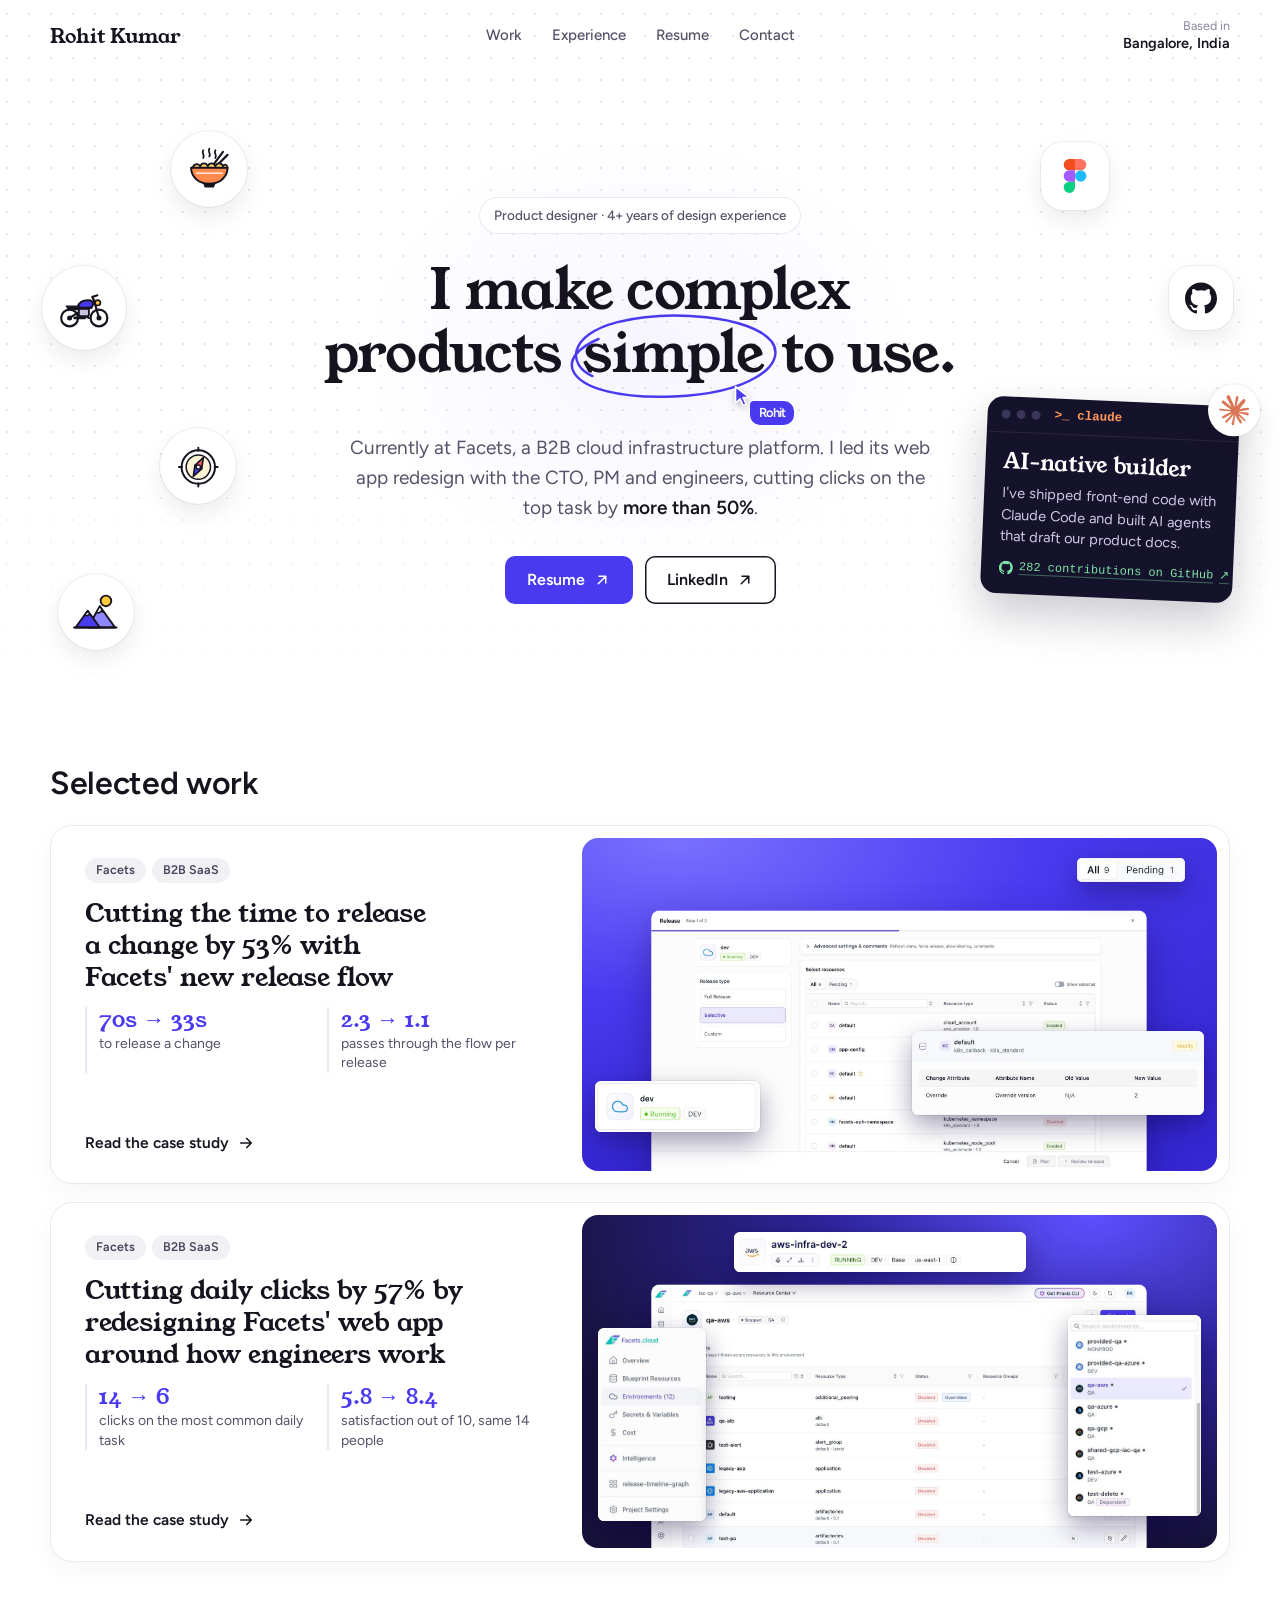
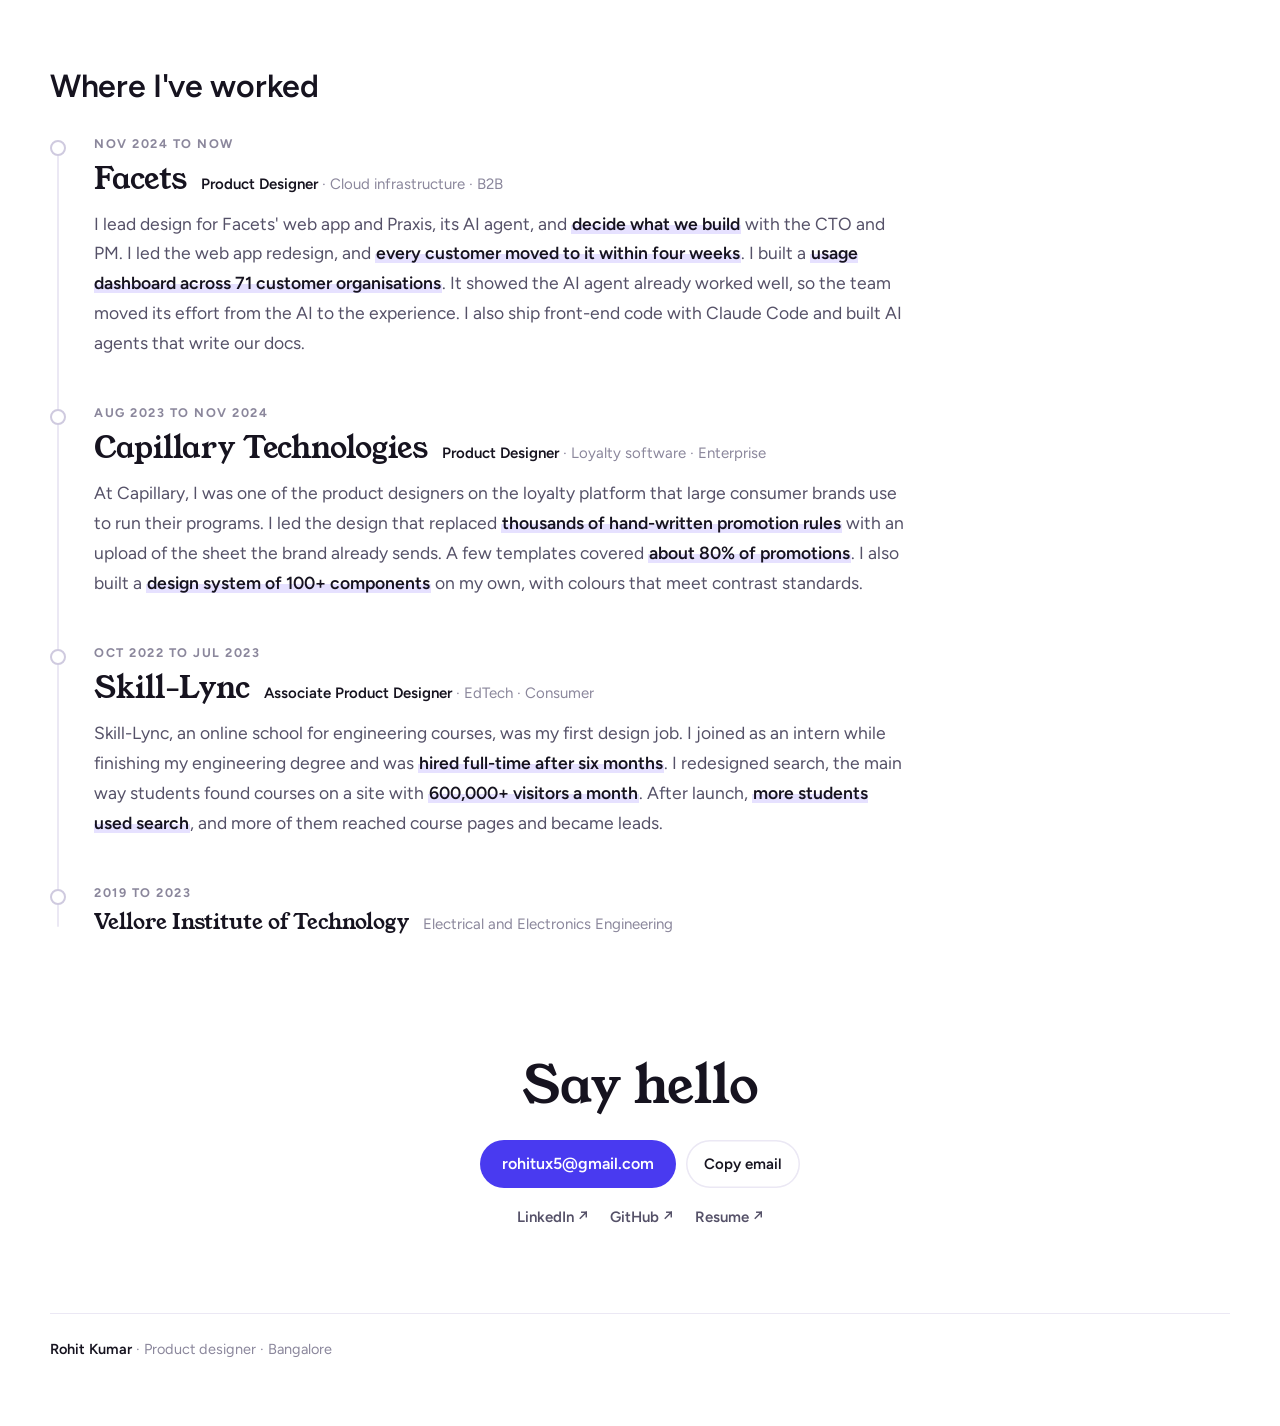
==== commit cc07003e: "Remove the Praxis CLI line from the homepage hero Co-Authored-By: Claude Opus 5.5 <noreply@anthropic" ====
--- a/index.html
+++ b/index.html
@@ -293,7 +293,7 @@
     <div class="center">
       <p class="pill">Product designer · 4+ years of design experience</p>
       <h1 class="hl">I make complex products <span class="circ">simple<svg class="ring" viewBox="0 0 220 90" preserveAspectRatio="none" aria-hidden="true"><path pathLength="1" d="M34 64 C 10 54, 10 26, 58 14 C 108 2, 186 8, 206 32 C 222 54, 184 80, 112 83 C 62 85, 22 76, 15 58 C 10 44, 30 30, 64 22"/></svg><span class="cur" aria-hidden="true"><svg viewBox="0 0 18 22"><path d="M1.5 1.5 L1.5 18 L6 13.8 L9.2 20.6 L12.2 19.3 L9.1 12.6 L15.2 12.4 Z" fill="#493af0" stroke="#fff" stroke-width="1.6" stroke-linejoin="round"/></svg><b>Rohit</b></span></span> to use.</h1>
-      <p class="desc">Currently at Facets, a B2B cloud infrastructure platform. I led its web app redesign with the CTO, PM and engineers, cutting clicks on the top task by <b>more than 50%</b>. On Praxis, our AI agent, I grew CLI adoption from <b>2% to 20%</b>.</p>
+      <p class="desc">Currently at Facets, a B2B cloud infrastructure platform. I led its web app redesign with the CTO, PM and engineers, cutting clicks on the top task by <b>more than 50%</b>.</p>
       <div class="actions">
         <a class="btn primary" href="https://drive.google.com/file/d/1ugvGzcyhwGY7VeEsyR8gDFDQQBSDiTU5/view?usp=sharing" target="_blank" rel="noopener">Resume <svg viewBox="0 0 24 24" fill="none" stroke="currentColor" stroke-width="2" stroke-linecap="round" stroke-linejoin="round" aria-hidden="true"><path d="M7 17 17 7M8 7h9v9"/></svg></a>
         <a class="btn secondary" href="https://www.linkedin.com/in/rohitux/" target="_blank" rel="noopener">LinkedIn <svg viewBox="0 0 24 24" fill="none" stroke="currentColor" stroke-width="2" stroke-linecap="round" stroke-linejoin="round" aria-hidden="true"><path d="M7 17 17 7M8 7h9v9"/></svg></a>
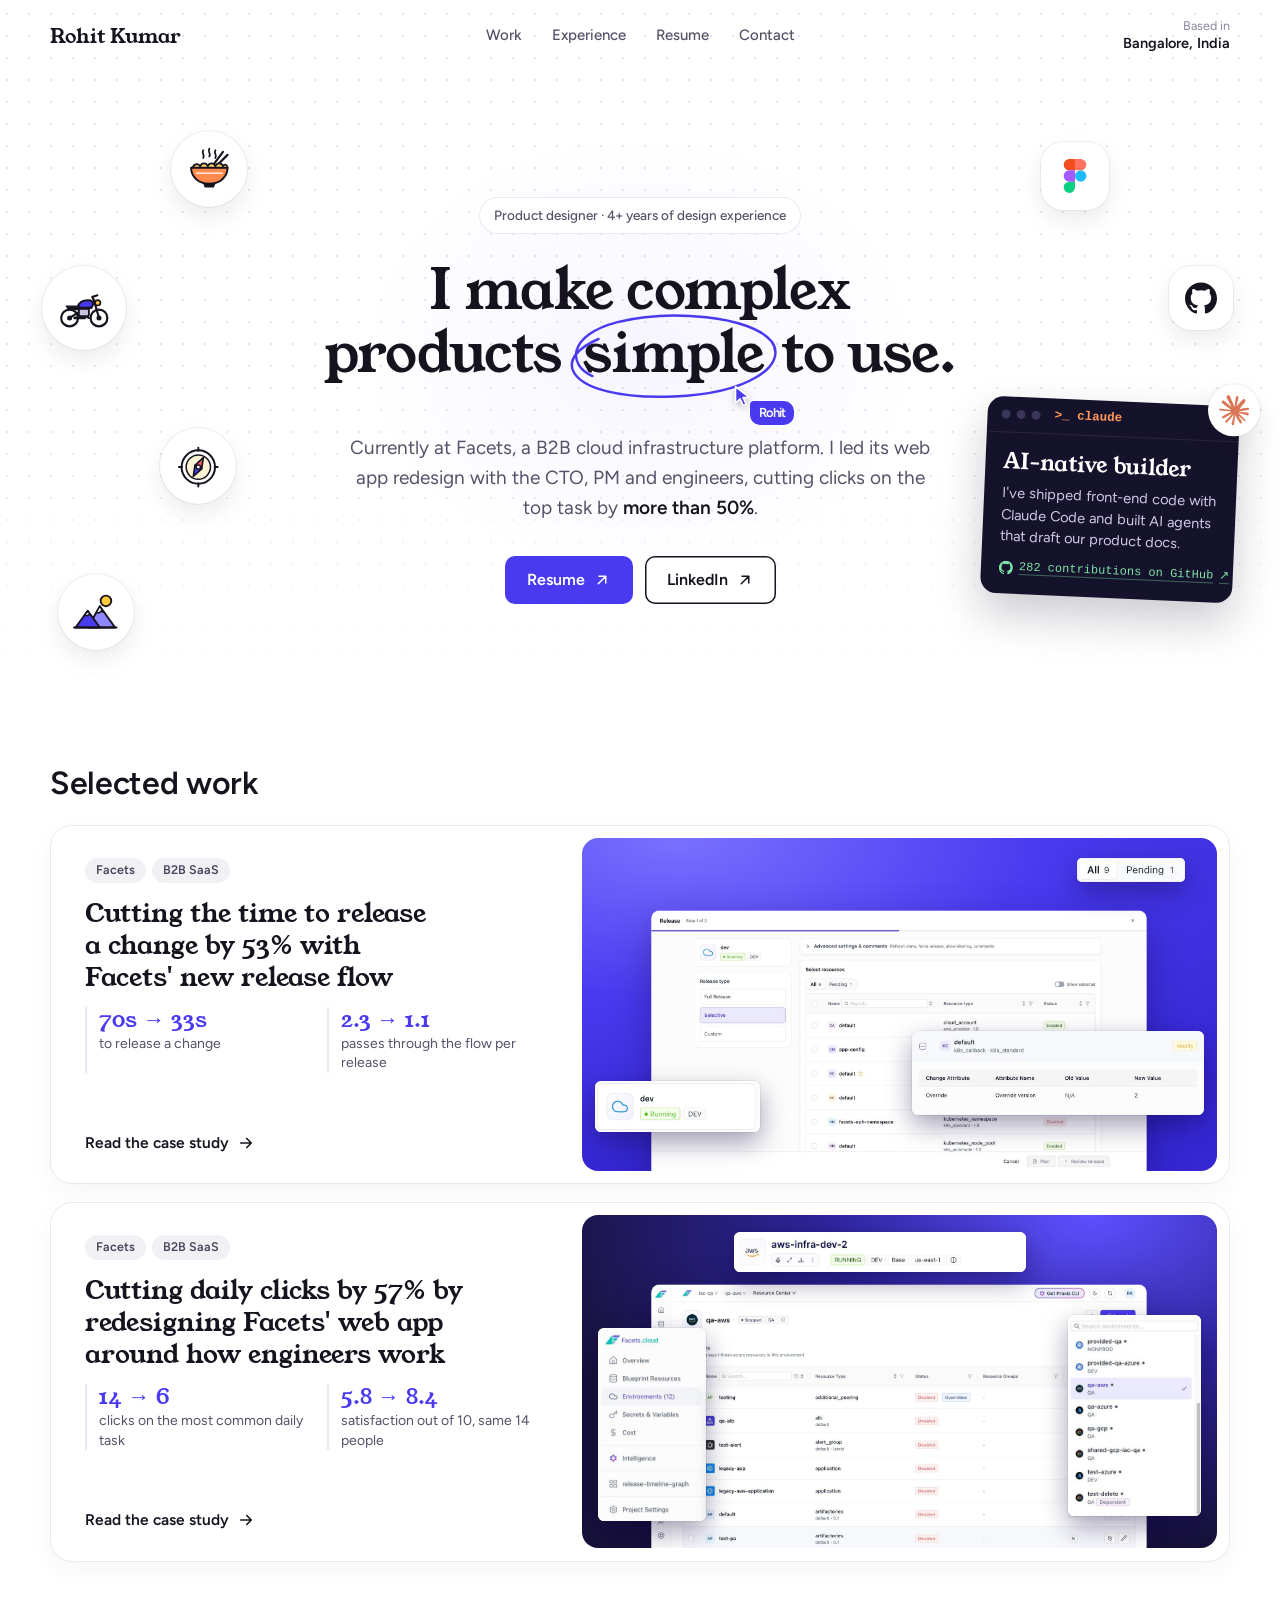
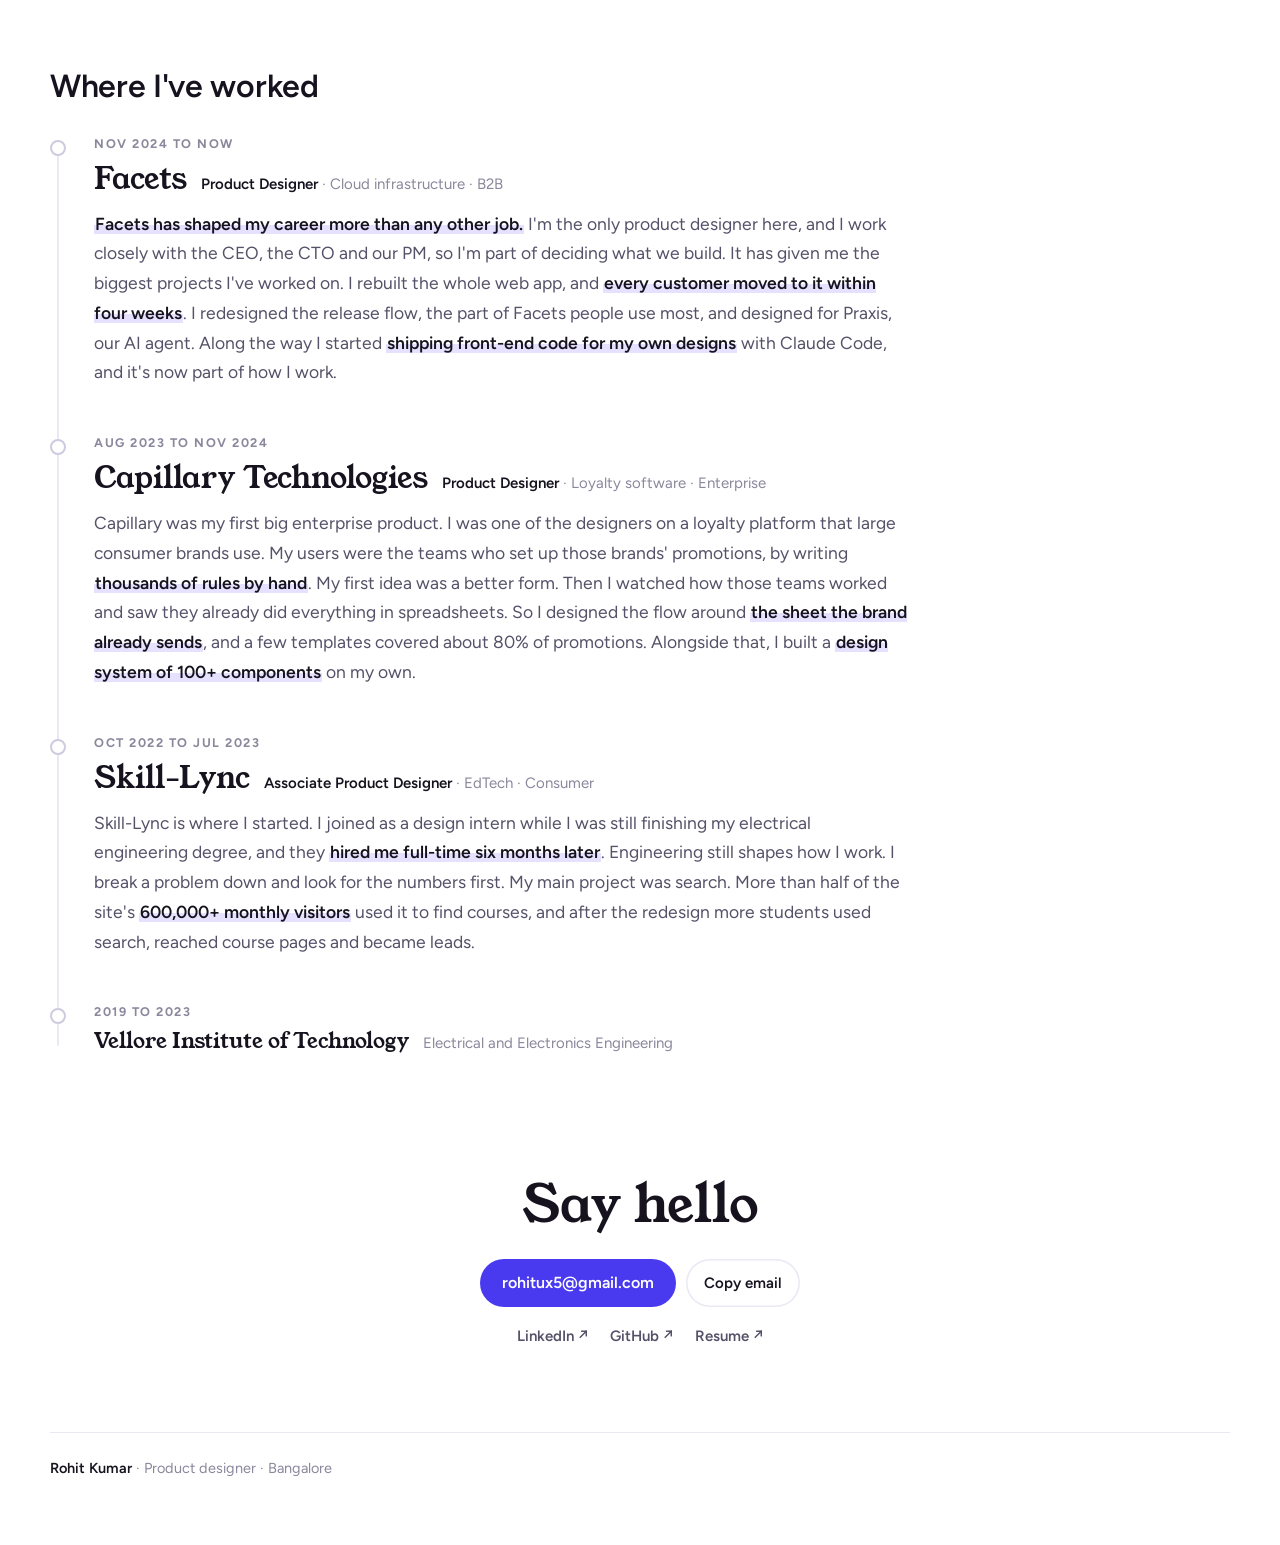
==== commit 7d7a8018: "Rewrite Where I've worked as stories Each job now says what it meant and what I learned there, in my" ====
--- a/index.html
+++ b/index.html
@@ -374,21 +374,21 @@
         <span class="tl-dot" aria-hidden="true"></span>
         <p class="tl-date">Nov 2024 to now</p>
         <div class="tl-head"><h3>Facets</h3><p class="tl-role"><b>Product Designer</b> · Cloud infrastructure · B2B</p></div>
-        <p class="tl-text">I lead design for Facets' web app and Praxis, its AI agent, and <mark>decide what we build</mark> with the CTO and PM. I led the web app redesign, and <mark>every customer moved to it within four weeks</mark>. I built a <mark>usage dashboard across 71 customer organisations</mark>. It showed the AI agent already worked well, so the team moved its effort from the AI to the experience. I also ship front-end code with Claude Code and built AI agents that write our docs.</p>
+        <p class="tl-text"><mark>Facets has shaped my career more than any other job.</mark> I'm the only product designer here, and I work closely with the CEO, the CTO and our PM, so I'm part of deciding what we build. It has given me the biggest projects I've worked on. I rebuilt the whole web app, and <mark>every customer moved to it within four weeks</mark>. I redesigned the release flow, the part of Facets people use most, and designed for Praxis, our AI agent. Along the way I started <mark>shipping front-end code for my own designs</mark> with Claude Code, and it's now part of how I work.</p>
       </li>
 
       <li class="tl-i">
         <span class="tl-dot" aria-hidden="true"></span>
         <p class="tl-date">Aug 2023 to Nov 2024</p>
         <div class="tl-head"><h3>Capillary Technologies</h3><p class="tl-role"><b>Product Designer</b> · Loyalty software · Enterprise</p></div>
-        <p class="tl-text">At Capillary, I was one of the product designers on the loyalty platform that large consumer brands use to run their programs. I led the design that replaced <mark>thousands of hand-written promotion rules</mark> with an upload of the sheet the brand already sends. A few templates covered <mark>about 80% of promotions</mark>. I also built a <mark>design system of 100+ components</mark> on my own, with colours that meet contrast standards.</p>
+        <p class="tl-text">Capillary was my first big enterprise product. I was one of the designers on a loyalty platform that large consumer brands use. My users were the teams who set up those brands' promotions, by writing <mark>thousands of rules by hand</mark>. My first idea was a better form. Then I watched how those teams worked and saw they already did everything in spreadsheets. So I designed the flow around <mark>the sheet the brand already sends</mark>, and a few templates covered about 80% of promotions. Alongside that, I built a <mark>design system of 100+ components</mark> on my own.</p>
       </li>
 
       <li class="tl-i">
         <span class="tl-dot" aria-hidden="true"></span>
         <p class="tl-date">Oct 2022 to Jul 2023</p>
         <div class="tl-head"><h3>Skill-Lync</h3><p class="tl-role"><b>Associate Product Designer</b> · EdTech · Consumer</p></div>
-        <p class="tl-text">Skill-Lync, an online school for engineering courses, was my first design job. I joined as an intern while finishing my engineering degree and was <mark>hired full-time after six months</mark>. I redesigned search, the main way students found courses on a site with <mark>600,000+ visitors a month</mark>. After launch, <mark>more students used search</mark>, and more of them reached course pages and became leads.</p>
+        <p class="tl-text">Skill-Lync is where I started. I joined as a design intern while I was still finishing my electrical engineering degree, and they <mark>hired me full-time six months later</mark>. Engineering still shapes how I work. I break a problem down and look for the numbers first. My main project was search. More than half of the site's <mark>600,000+ monthly visitors</mark> used it to find courses, and after the redesign more students used search, reached course pages and became leads.</p>
       </li>
 
       <li class="tl-i edu">
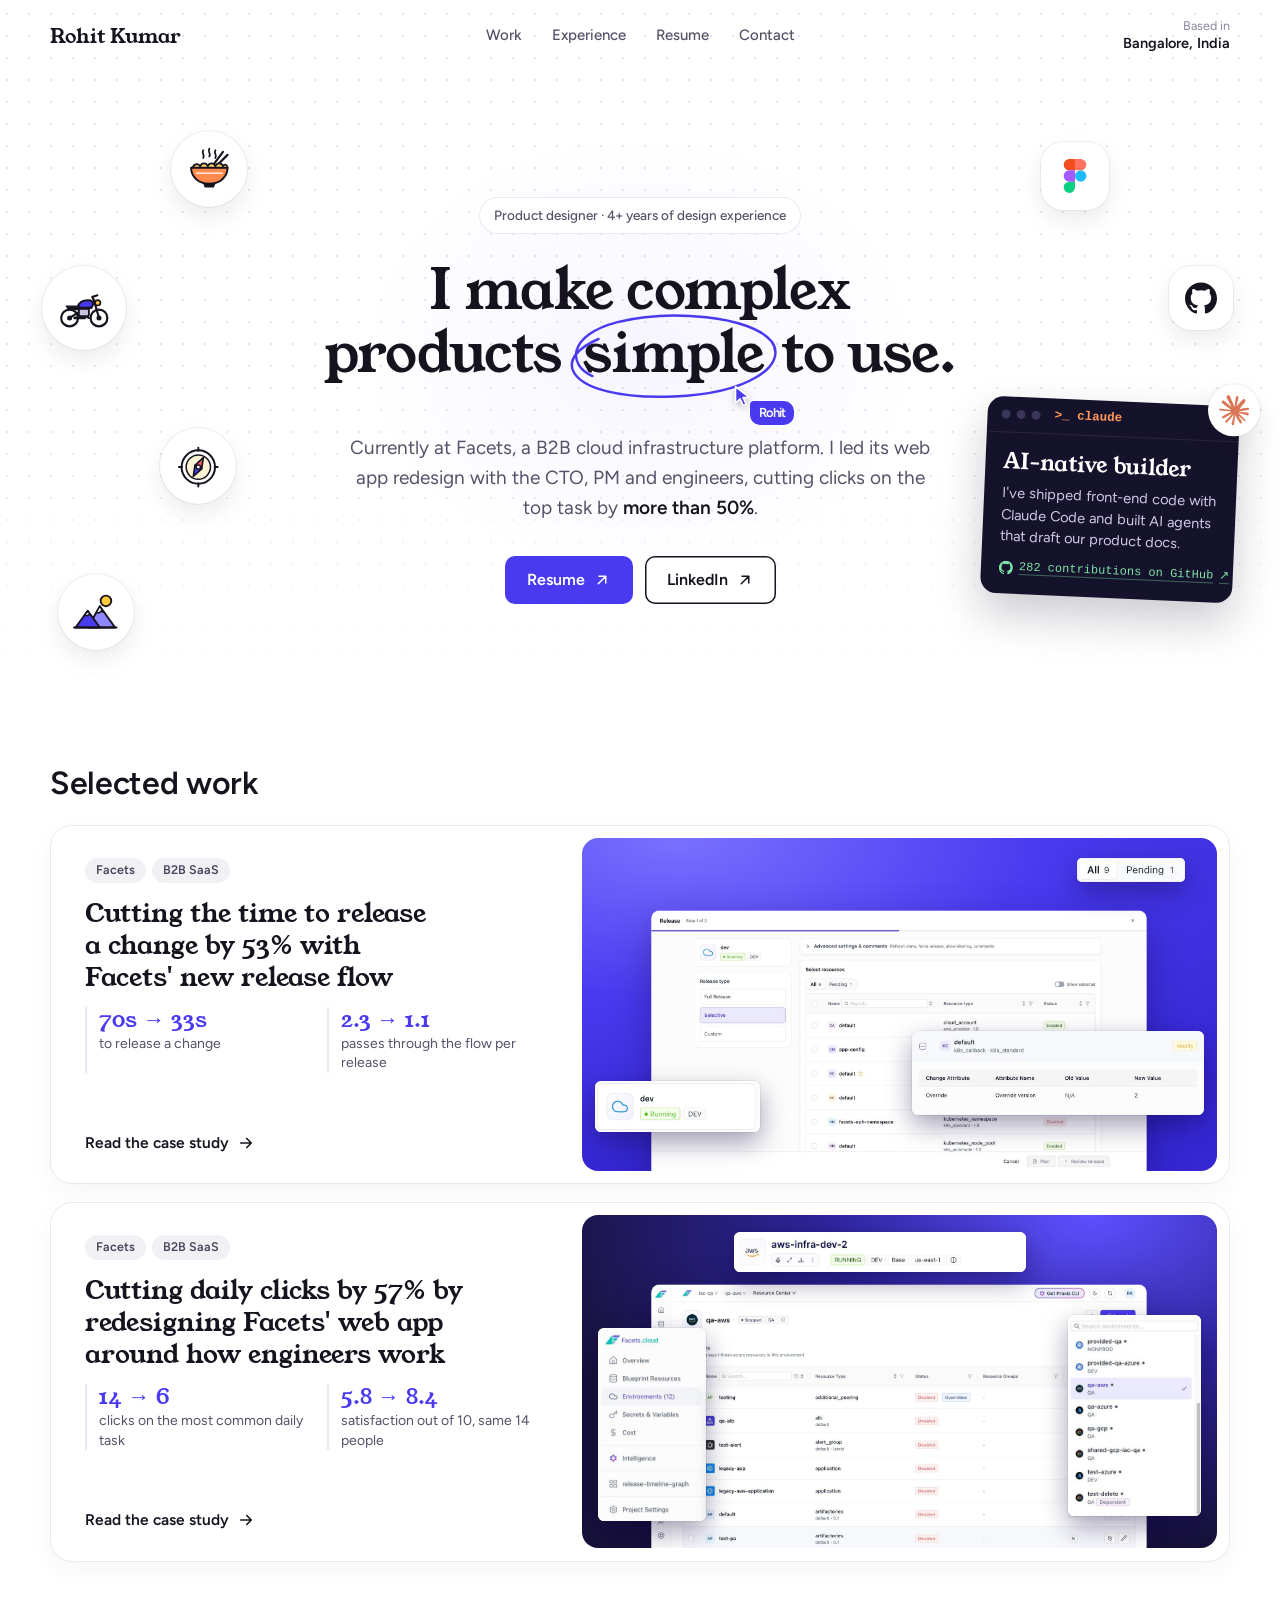
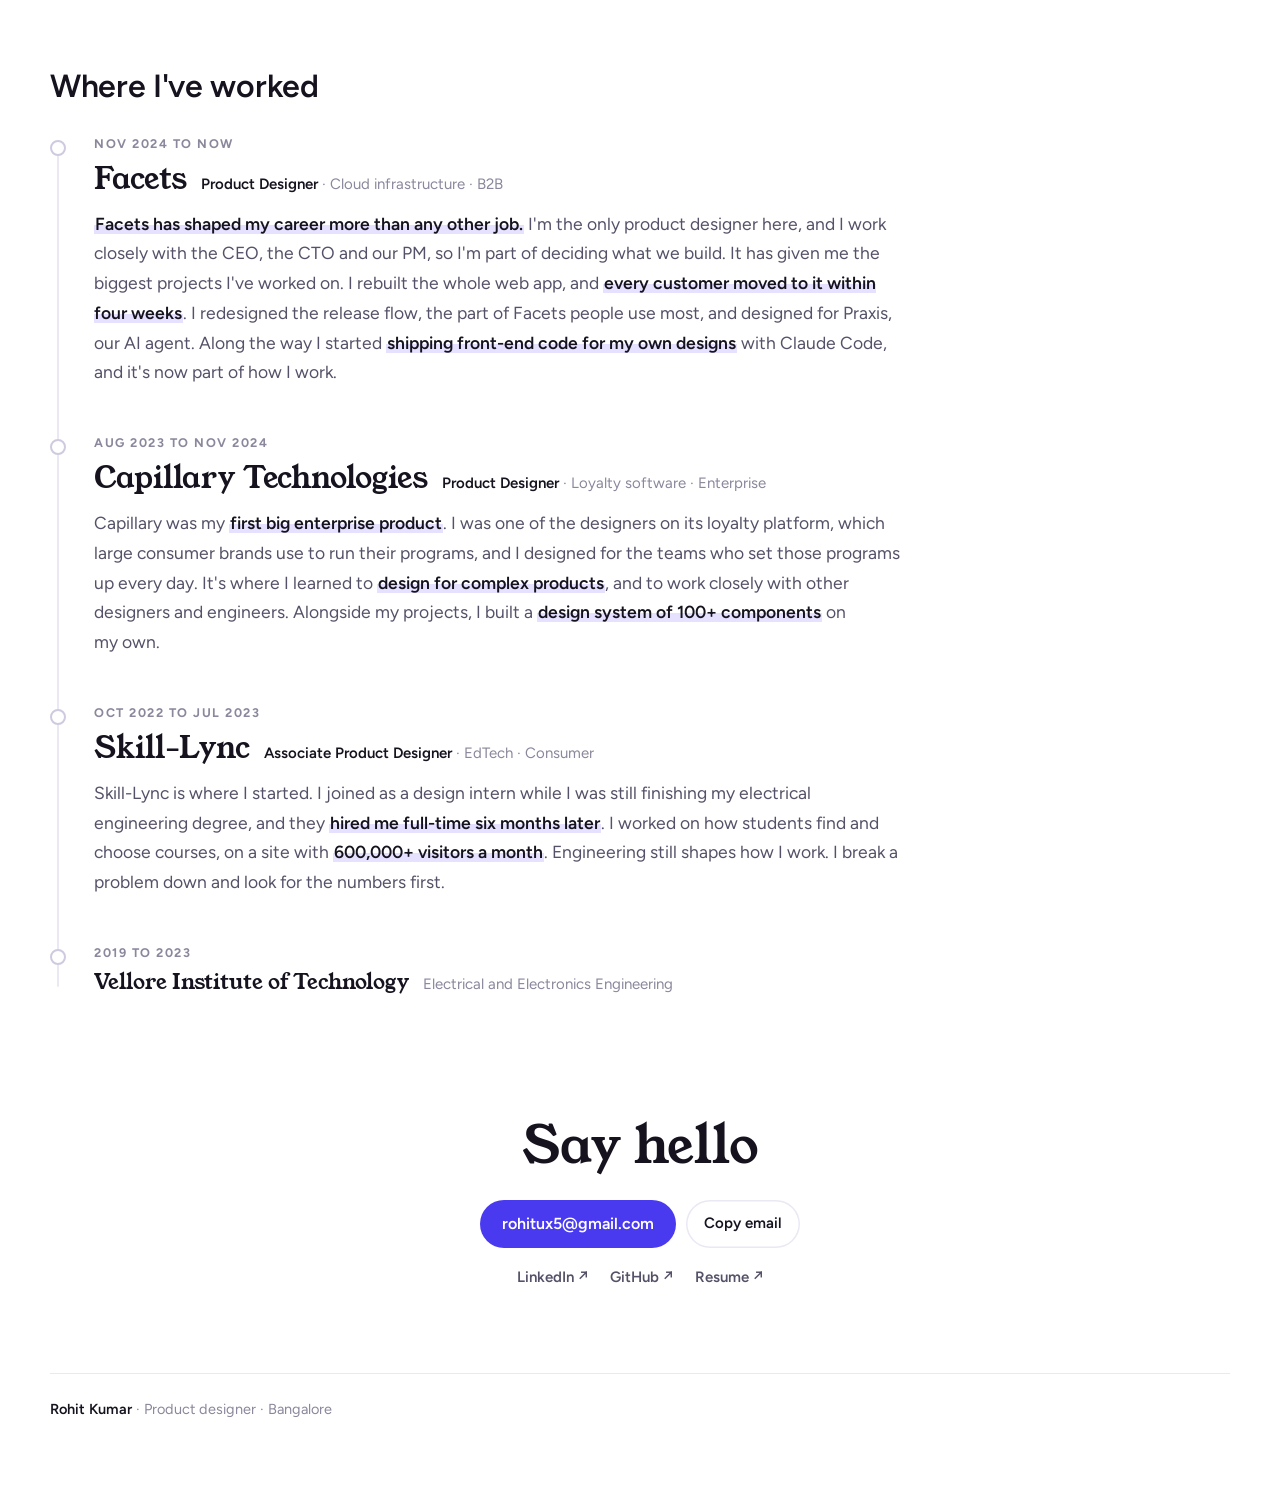
==== commit f278226a: "Keep the Capillary and Skill-Lync entries about my time there Each entry now covers the journey and " ====
--- a/index.html
+++ b/index.html
@@ -381,14 +381,14 @@
         <span class="tl-dot" aria-hidden="true"></span>
         <p class="tl-date">Aug 2023 to Nov 2024</p>
         <div class="tl-head"><h3>Capillary Technologies</h3><p class="tl-role"><b>Product Designer</b> · Loyalty software · Enterprise</p></div>
-        <p class="tl-text">Capillary was my first big enterprise product. I was one of the designers on a loyalty platform that large consumer brands use. My users were the teams who set up those brands' promotions, by writing <mark>thousands of rules by hand</mark>. My first idea was a better form. Then I watched how those teams worked and saw they already did everything in spreadsheets. So I designed the flow around <mark>the sheet the brand already sends</mark>, and a few templates covered about 80% of promotions. Alongside that, I built a <mark>design system of 100+ components</mark> on my own.</p>
+        <p class="tl-text">Capillary was my <mark>first big enterprise product</mark>. I was one of the designers on its loyalty platform, which large consumer brands use to run their programs, and I designed for the teams who set those programs up every day. It's where I learned to <mark>design for complex products</mark>, and to work closely with other designers and engineers. Alongside my projects, I built a <mark>design system of 100+ components</mark> on my own.</p>
       </li>
 
       <li class="tl-i">
         <span class="tl-dot" aria-hidden="true"></span>
         <p class="tl-date">Oct 2022 to Jul 2023</p>
         <div class="tl-head"><h3>Skill-Lync</h3><p class="tl-role"><b>Associate Product Designer</b> · EdTech · Consumer</p></div>
-        <p class="tl-text">Skill-Lync is where I started. I joined as a design intern while I was still finishing my electrical engineering degree, and they <mark>hired me full-time six months later</mark>. Engineering still shapes how I work. I break a problem down and look for the numbers first. My main project was search. More than half of the site's <mark>600,000+ monthly visitors</mark> used it to find courses, and after the redesign more students used search, reached course pages and became leads.</p>
+        <p class="tl-text">Skill-Lync is where I started. I joined as a design intern while I was still finishing my electrical engineering degree, and they <mark>hired me full-time six months later</mark>. I worked on how students find and choose courses, on a site with <mark>600,000+ visitors a month</mark>. Engineering still shapes how I work. I break a problem down and look for the numbers first.</p>
       </li>
 
       <li class="tl-i edu">
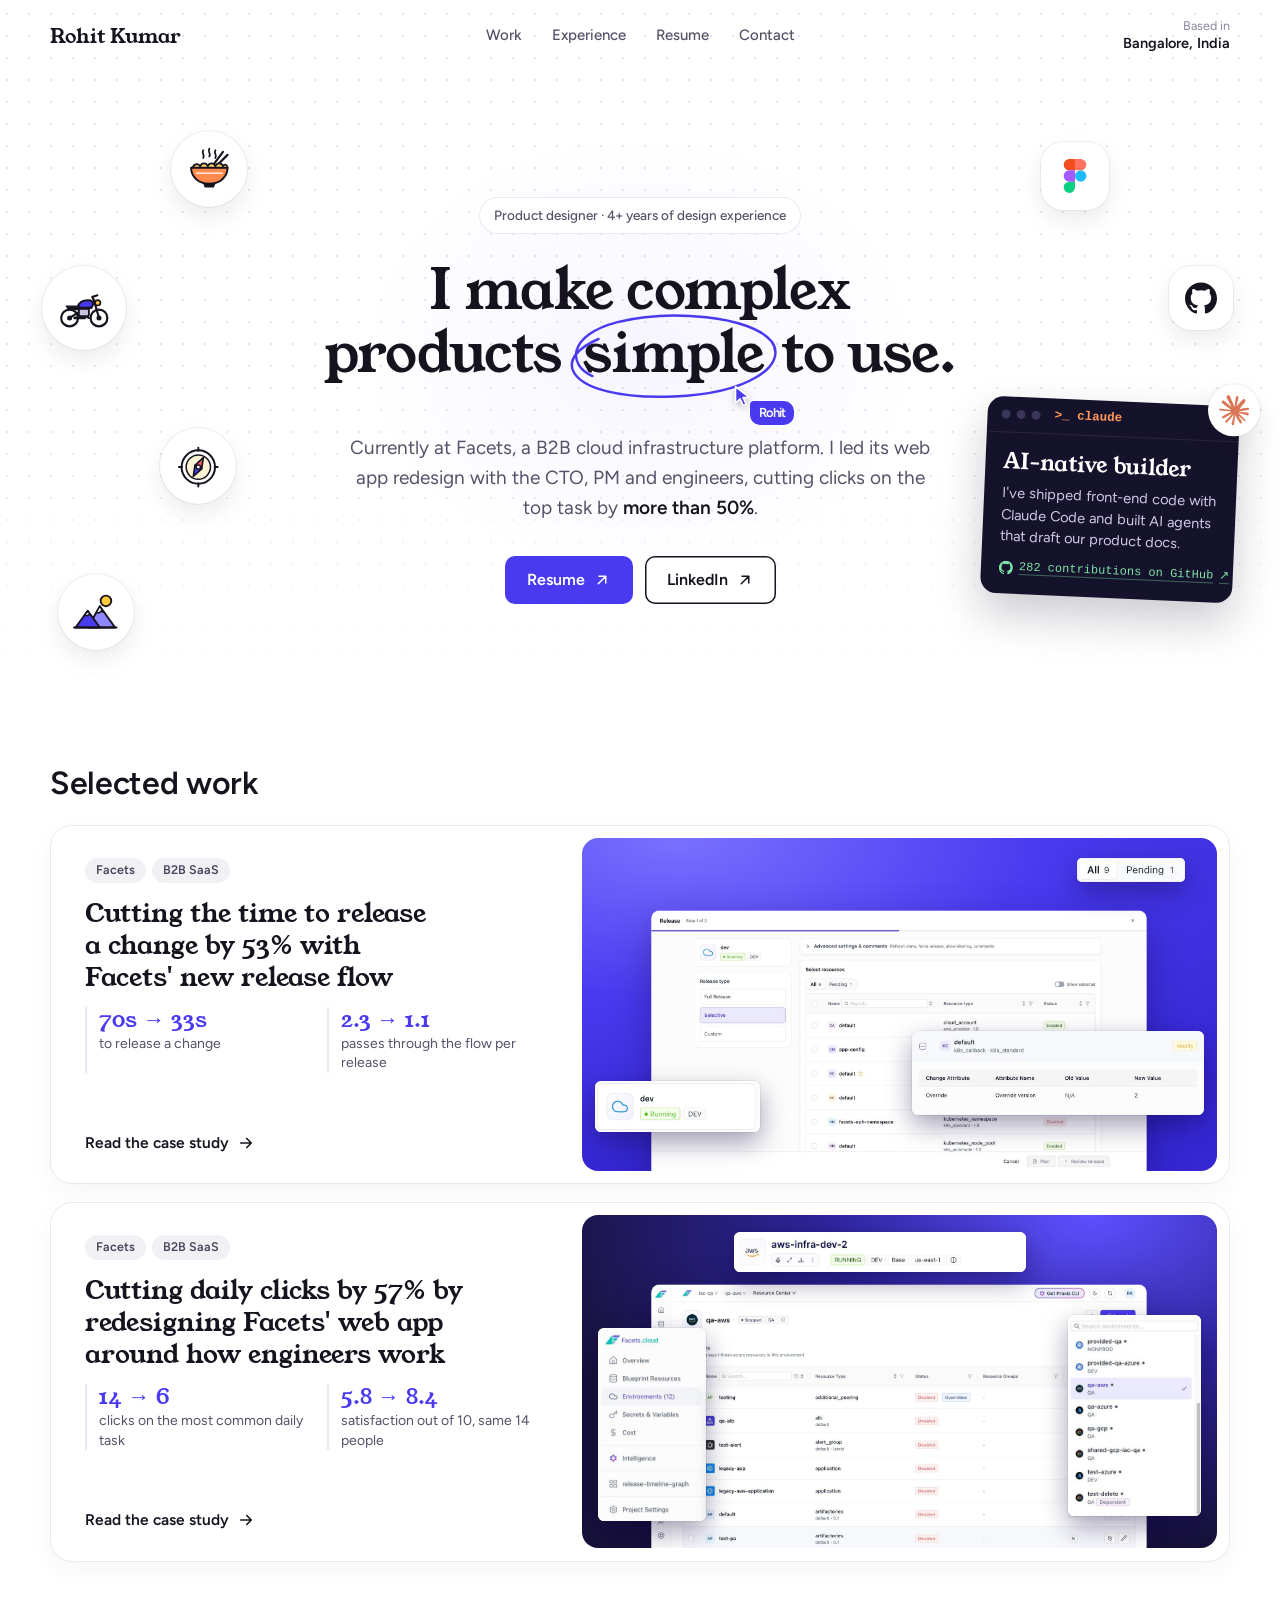
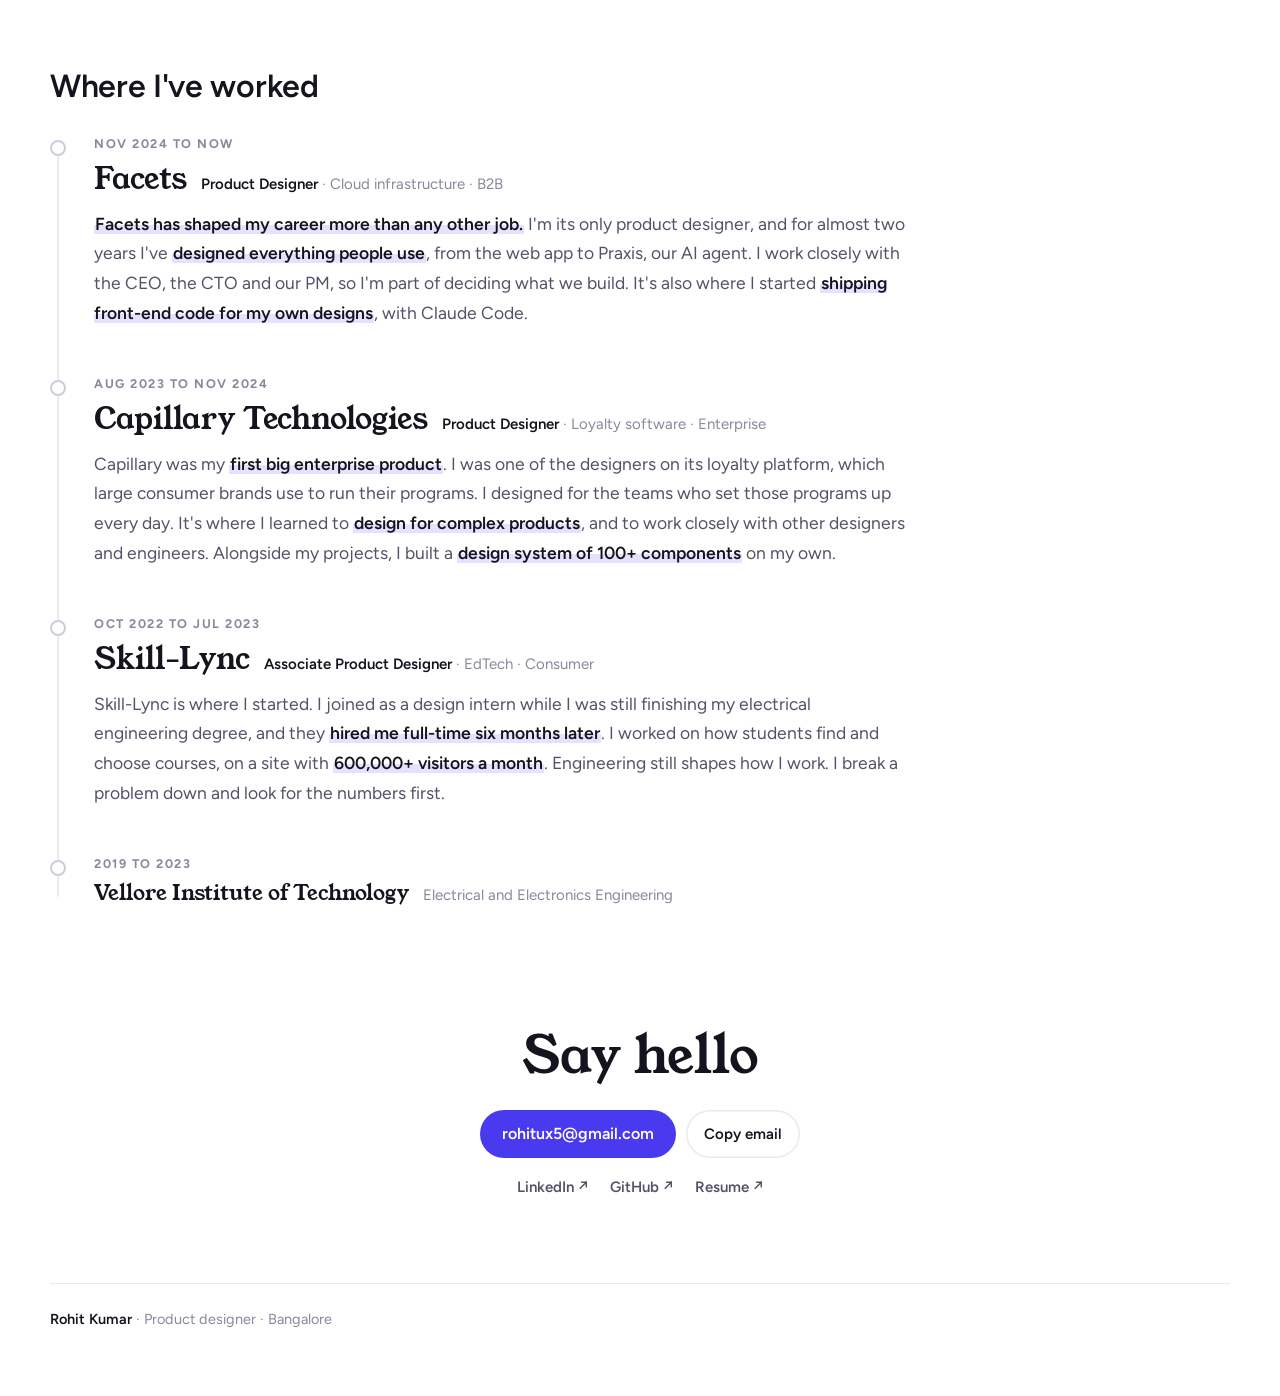
==== commit 02359f1b: "Keep every Where I've worked entry about my time there Facets now reads like the others: the role, t" ====
--- a/index.html
+++ b/index.html
@@ -374,14 +374,14 @@
         <span class="tl-dot" aria-hidden="true"></span>
         <p class="tl-date">Nov 2024 to now</p>
         <div class="tl-head"><h3>Facets</h3><p class="tl-role"><b>Product Designer</b> · Cloud infrastructure · B2B</p></div>
-        <p class="tl-text"><mark>Facets has shaped my career more than any other job.</mark> I'm the only product designer here, and I work closely with the CEO, the CTO and our PM, so I'm part of deciding what we build. It has given me the biggest projects I've worked on. I rebuilt the whole web app, and <mark>every customer moved to it within four weeks</mark>. I redesigned the release flow, the part of Facets people use most, and designed for Praxis, our AI agent. Along the way I started <mark>shipping front-end code for my own designs</mark> with Claude Code, and it's now part of how I work.</p>
+        <p class="tl-text"><mark>Facets has shaped my career more than any other job.</mark> I'm its only product designer, and for almost two years I've <mark>designed everything people use</mark>, from the web app to Praxis, our AI agent. I work closely with the CEO, the CTO and our PM, so I'm part of deciding what we build. It's also where I started <mark>shipping front-end code for my own designs</mark>, with Claude Code.</p>
       </li>
 
       <li class="tl-i">
         <span class="tl-dot" aria-hidden="true"></span>
         <p class="tl-date">Aug 2023 to Nov 2024</p>
         <div class="tl-head"><h3>Capillary Technologies</h3><p class="tl-role"><b>Product Designer</b> · Loyalty software · Enterprise</p></div>
-        <p class="tl-text">Capillary was my <mark>first big enterprise product</mark>. I was one of the designers on its loyalty platform, which large consumer brands use to run their programs, and I designed for the teams who set those programs up every day. It's where I learned to <mark>design for complex products</mark>, and to work closely with other designers and engineers. Alongside my projects, I built a <mark>design system of 100+ components</mark> on my own.</p>
+        <p class="tl-text">Capillary was my <mark>first big enterprise product</mark>. I was one of the designers on its loyalty platform, which large consumer brands use to run their programs. I designed for the teams who set those programs up every day. It's where I learned to <mark>design for complex products</mark>, and to work closely with other designers and engineers. Alongside my projects, I built a <mark>design system of 100+ components</mark> on my own.</p>
       </li>
 
       <li class="tl-i">
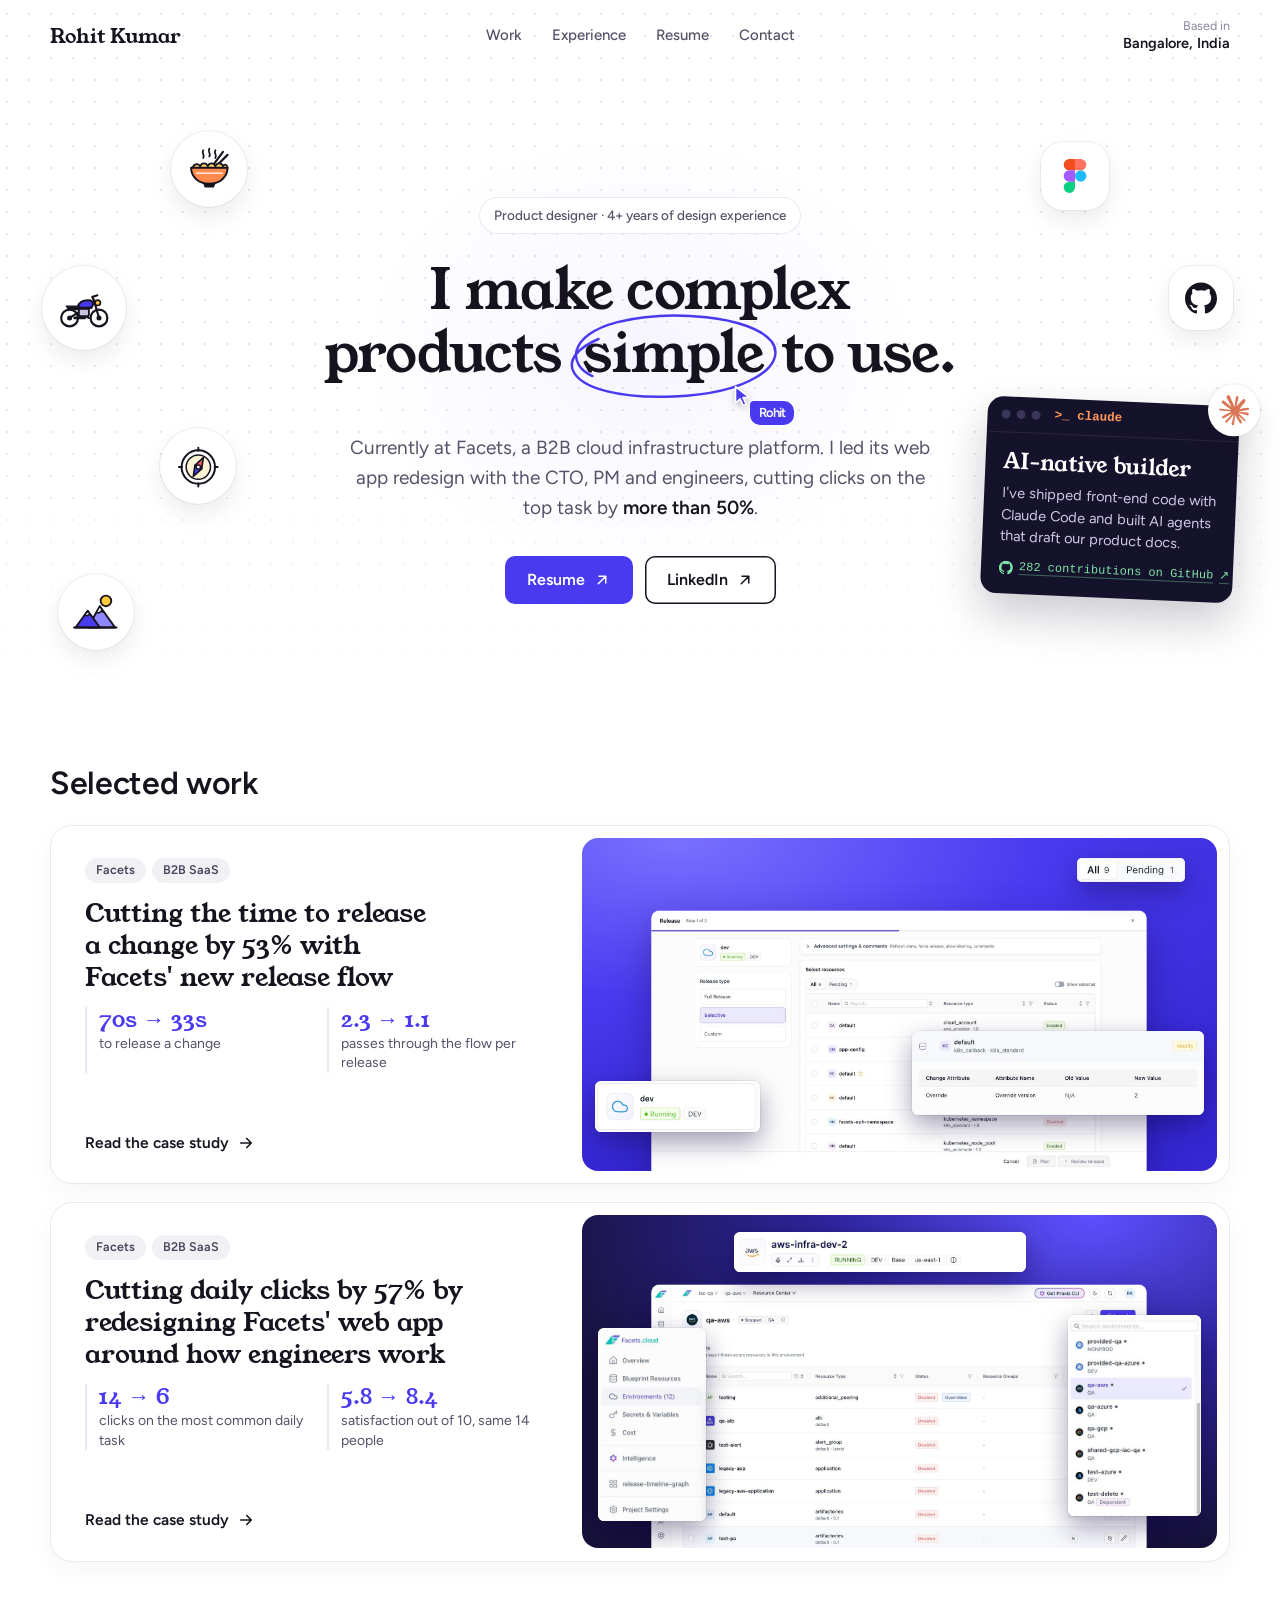
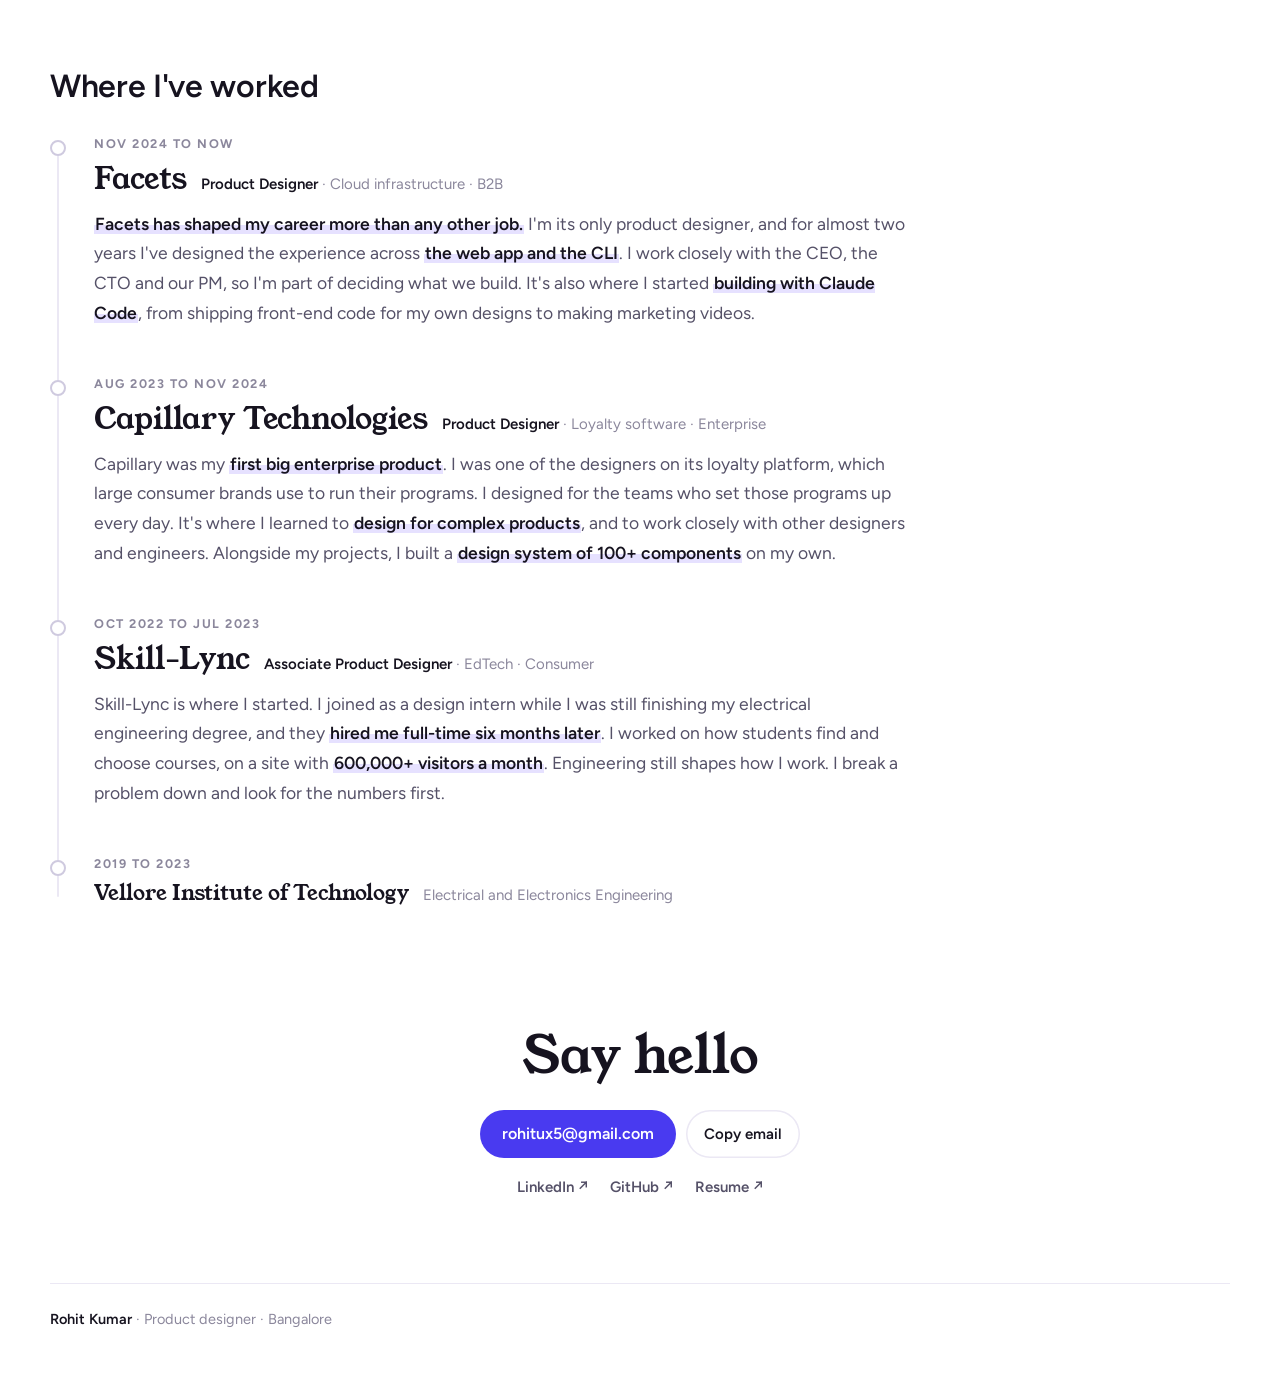
==== commit e948c788: "Facets entry: web app and CLI, and what I build with Claude Code Co-Authored-By: Claude Opus 5.5 <no" ====
--- a/index.html
+++ b/index.html
@@ -374,7 +374,7 @@
         <span class="tl-dot" aria-hidden="true"></span>
         <p class="tl-date">Nov 2024 to now</p>
         <div class="tl-head"><h3>Facets</h3><p class="tl-role"><b>Product Designer</b> · Cloud infrastructure · B2B</p></div>
-        <p class="tl-text"><mark>Facets has shaped my career more than any other job.</mark> I'm its only product designer, and for almost two years I've <mark>designed everything people use</mark>, from the web app to Praxis, our AI agent. I work closely with the CEO, the CTO and our PM, so I'm part of deciding what we build. It's also where I started <mark>shipping front-end code for my own designs</mark>, with Claude Code.</p>
+        <p class="tl-text"><mark>Facets has shaped my career more than any other job.</mark> I'm its only product designer, and for almost two years I've designed the experience across <mark>the web app and the CLI</mark>. I work closely with the CEO, the CTO and our PM, so I'm part of deciding what we build. It's also where I started <mark>building with Claude Code</mark>, from shipping front-end code for my own designs to making marketing videos.</p>
       </li>
 
       <li class="tl-i">
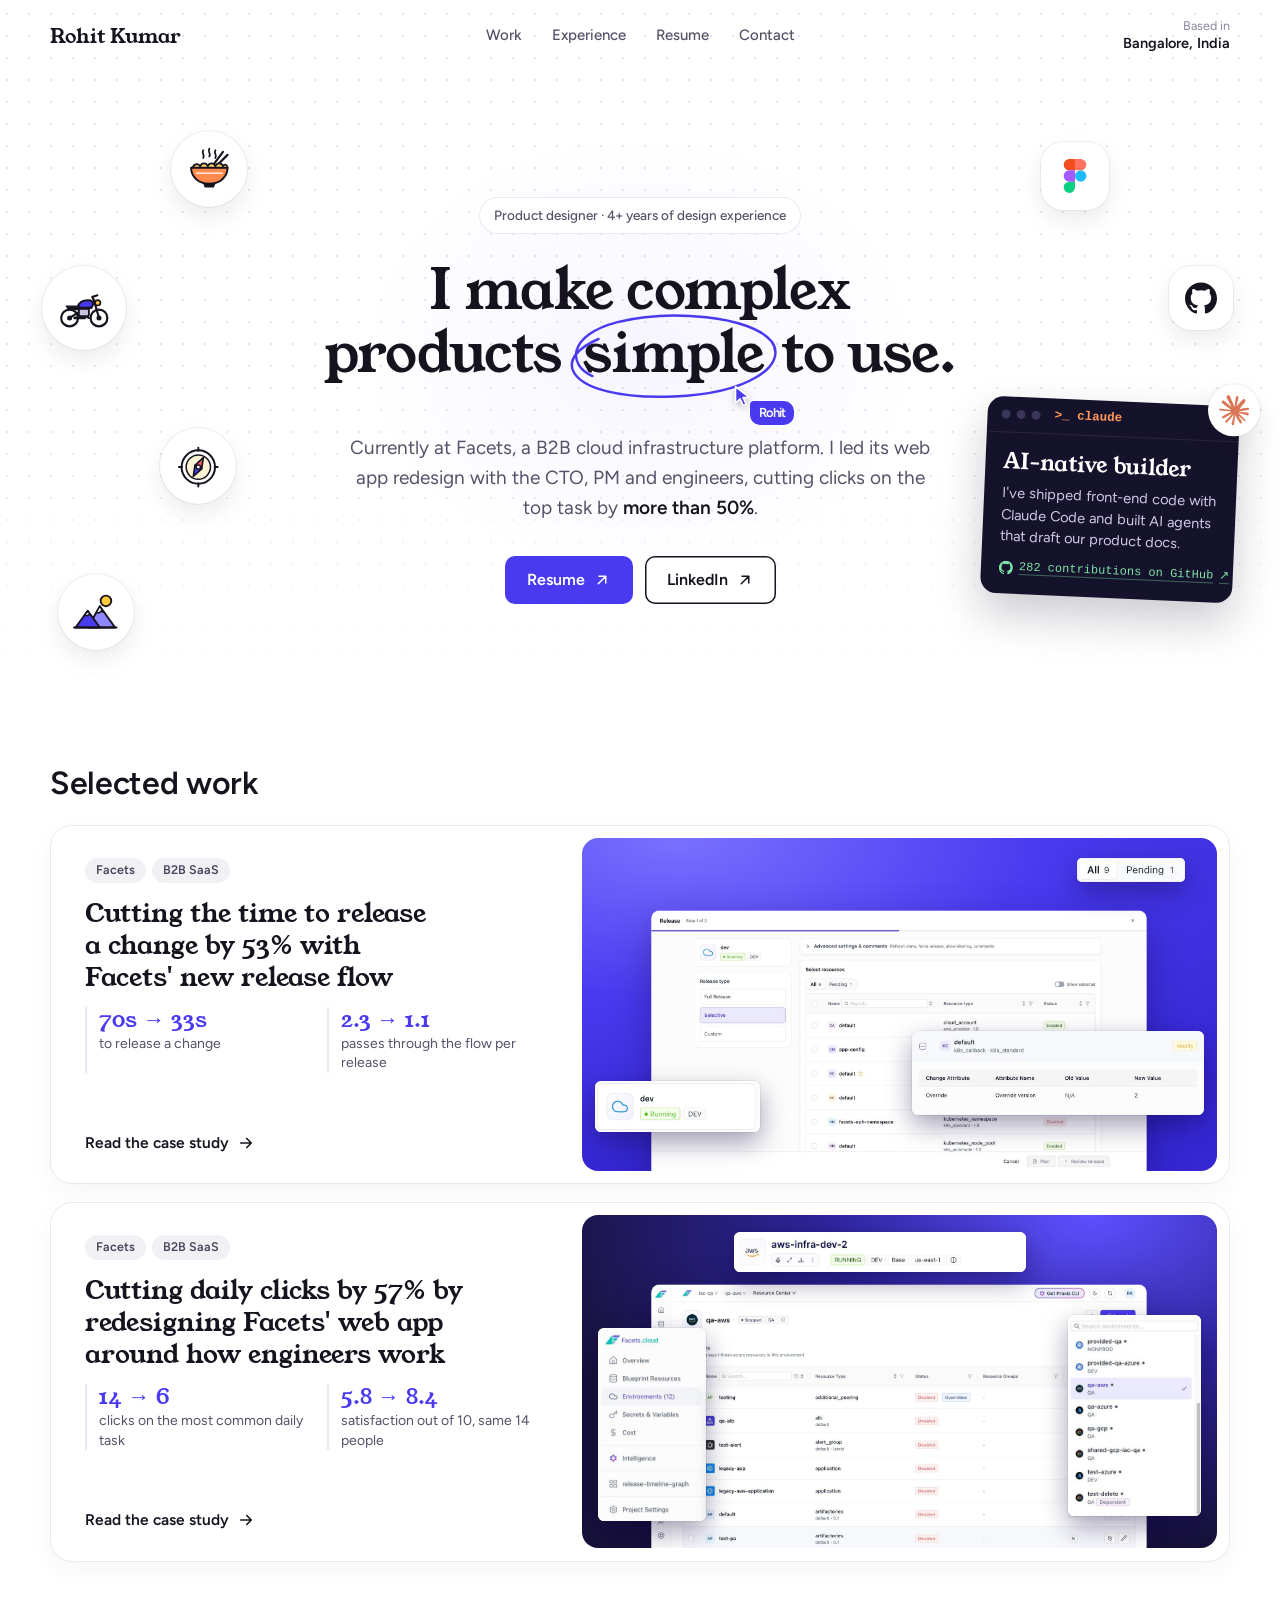
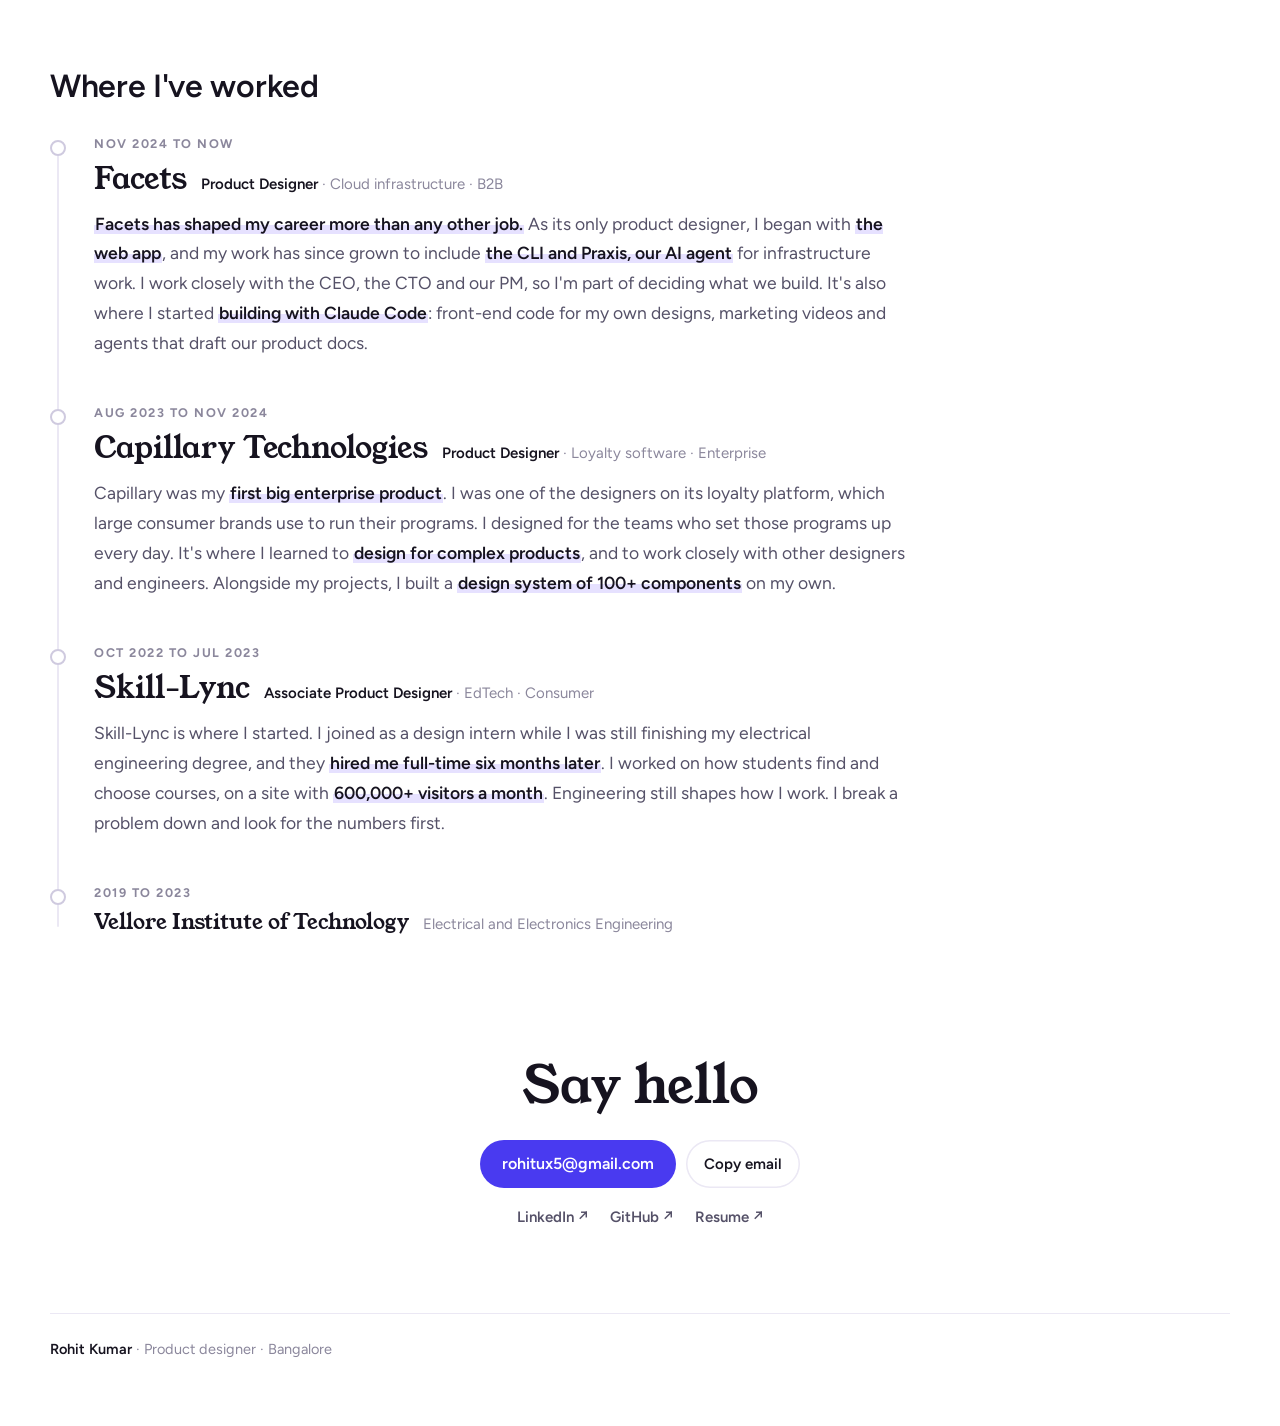
==== commit b89ec40e: "Facets entry: from the web app to the CLI, Praxis and the agents I build Co-Authored-By: Claude Opus" ====
--- a/index.html
+++ b/index.html
@@ -374,7 +374,7 @@
         <span class="tl-dot" aria-hidden="true"></span>
         <p class="tl-date">Nov 2024 to now</p>
         <div class="tl-head"><h3>Facets</h3><p class="tl-role"><b>Product Designer</b> · Cloud infrastructure · B2B</p></div>
-        <p class="tl-text"><mark>Facets has shaped my career more than any other job.</mark> I'm its only product designer, and for almost two years I've designed the experience across <mark>the web app and the CLI</mark>. I work closely with the CEO, the CTO and our PM, so I'm part of deciding what we build. It's also where I started <mark>building with Claude Code</mark>, from shipping front-end code for my own designs to making marketing videos.</p>
+        <p class="tl-text"><mark>Facets has shaped my career more than any other job.</mark> As its only product designer, I began with <mark>the web app</mark>, and my work has since grown to include <mark>the CLI and Praxis, our AI agent</mark> for infrastructure work. I work closely with the CEO, the CTO and our PM, so I'm part of deciding what we build. It's also where I started <mark>building with Claude Code</mark>: front-end code for my own designs, marketing videos and agents that draft our product docs.</p>
       </li>
 
       <li class="tl-i">
